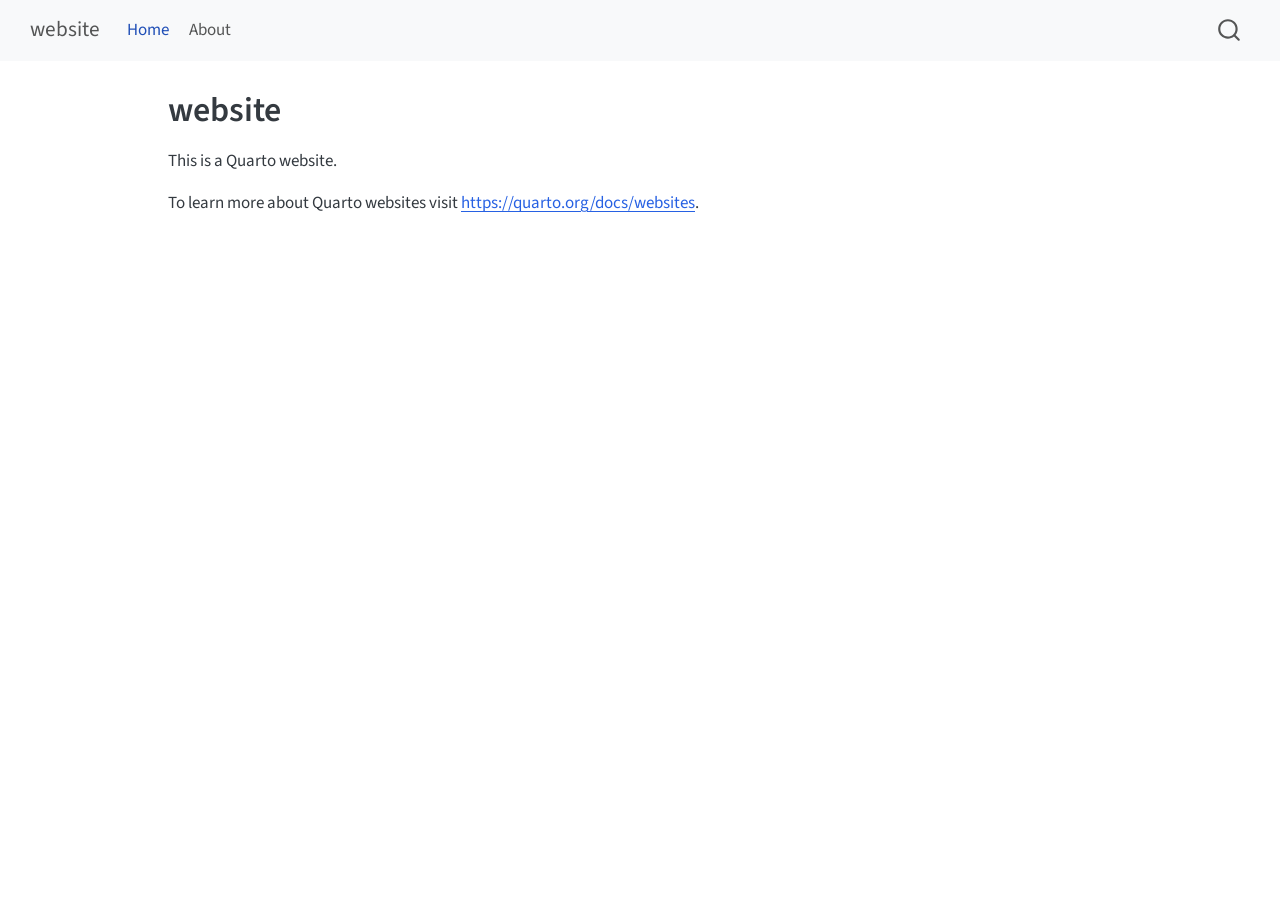
==== index.html @ d89c5165 "Built site for gh-pages" ====
<!DOCTYPE html>
<html xmlns="http://www.w3.org/1999/xhtml" lang="en" xml:lang="en"><head>

<meta charset="utf-8">
<meta name="generator" content="quarto-1.10.18">

<meta name="viewport" content="width=device-width, initial-scale=1.0, user-scalable=yes">


<title>website</title>
<style>
/* Default styles provided by pandoc.
** See https://pandoc.org/MANUAL.html#variables-for-html for config info.
*/
span.smallcaps{font-variant: small-caps;}
div.columns{display: flex; gap: 1.5em;}
div.column{flex: auto;}
@media screen {
div.columns{gap: min(4vw, 1.5em);}
div.column{overflow-x: auto;}
}
div.hanging-indent{margin-left: 1.5em; text-indent: -1.5em;}
ul.task-list{list-style: none;}
ul.task-list li input[type="checkbox"] {
  width: 0.8em;
  margin: 0 0.8em 0.2em -1em; /* quarto-specific, see https://github.com/quarto-dev/quarto-cli/issues/4556 */ 
  vertical-align: middle;
}
</style>


<script src="site_libs/quarto-nav/quarto-nav.js"></script>
<script src="site_libs/quarto-nav/headroom.min.js"></script>
<script src="site_libs/clipboard/clipboard.min.js"></script>
<script src="site_libs/quarto-search/autocomplete.umd.js"></script>
<script src="site_libs/quarto-search/fuse.min.js"></script>
<script src="site_libs/quarto-search/quarto-search.js"></script>
<meta name="quarto:offset" content="./">
<script src="site_libs/quarto-html/quarto.js" type="module"></script>
<script src="site_libs/quarto-html/tabsets/tabsets.js" type="module"></script>
<script src="site_libs/quarto-html/popper.min.js"></script>
<script src="site_libs/quarto-html/tippy.umd.min.js"></script>
<script src="site_libs/quarto-html/anchor.min.js"></script>
<link href="site_libs/quarto-html/tippy.css" rel="stylesheet">
<link href="site_libs/quarto-html/quarto-syntax-highlighting-64a204ab8560d761af7679ceaba22944.css" rel="stylesheet" id="quarto-text-highlighting-styles">
<script src="site_libs/bootstrap/bootstrap.min.js"></script>
<link href="site_libs/bootstrap/bootstrap-icons.css" rel="stylesheet">
<link href="site_libs/bootstrap/bootstrap-5453c8eb392fbb9e83e403fa6f01b86a.min.css" rel="stylesheet" append-hash="true" id="quarto-bootstrap" data-mode="light">
<script id="quarto-search-options" type="application/json">{
  "location": "navbar",
  "copy-button": false,
  "collapse-after": 3,
  "panel-placement": "end",
  "type": "overlay",
  "limit": 50,
  "keyboard-shortcut": [
    "f",
    "/",
    "s"
  ],
  "show-item-context": false,
  "language": {
    "search-no-results-text": "No results",
    "search-matching-documents-text": "matching documents",
    "search-copy-link-title": "Copy link to search",
    "search-hide-matches-text": "Hide additional matches",
    "search-more-match-text": "more match in this document",
    "search-more-matches-text": "more matches in this document",
    "search-clear-button-title": "Clear",
    "search-text-placeholder": "",
    "search-detached-cancel-button-title": "Cancel",
    "search-submit-button-title": "Submit",
    "search-label": "Search"
  }
}</script>


<link rel="stylesheet" href="styles.css">
</head>

<body class="nav-fixed quarto-light">

<div id="quarto-search-results"></div>
  <header id="quarto-header" class="headroom fixed-top">
    <nav class="navbar navbar-expand-lg " data-bs-theme="dark">
      <div class="navbar-container container-fluid">
      <div class="navbar-brand-container mx-auto">
    <a class="navbar-brand" href="./index.html">
    <span class="navbar-title">website</span>
    </a>
  </div>
            <div id="quarto-search" class="" title="Search"></div>
          <button class="navbar-toggler" type="button" data-bs-toggle="collapse" data-bs-target="#navbarCollapse" aria-controls="navbarCollapse" role="menu" aria-expanded="false" aria-label="Toggle navigation" onclick="if (window.quartoToggleHeadroom) { window.quartoToggleHeadroom(); }">
  <span class="navbar-toggler-icon"></span>
</button>
          <div class="collapse navbar-collapse" id="navbarCollapse">
            <ul class="navbar-nav navbar-nav-scroll me-auto">
  <li class="nav-item">
    <a class="nav-link active" href="./index.html" aria-current="page"> 
<span class="menu-text">Home</span></a>
  </li>  
  <li class="nav-item">
    <a class="nav-link" href="./about.html"> 
<span class="menu-text">About</span></a>
  </li>  
</ul>
          </div> <!-- /navcollapse -->
            <div class="quarto-navbar-tools">
</div>
      </div> <!-- /container-fluid -->
    </nav>
</header>
<!-- content -->
<div id="quarto-content" class="quarto-container page-columns page-rows-contents page-layout-article page-navbar">
<!-- sidebar -->
<!-- margin-sidebar -->
    <div id="quarto-margin-sidebar" class="sidebar margin-sidebar zindex-bottom">
        
    </div>
<!-- main -->
<main class="content" id="quarto-document-content">

<header id="title-block-header" class="quarto-title-block default">
<div class="quarto-title">
<h1 class="title">website</h1>
</div>



<div class="quarto-title-meta">

    
  
    
  </div>
  


</header>


<p>This is a Quarto website.</p>
<p>To learn more about Quarto websites visit <a href="https://quarto.org/docs/websites" class="uri">https://quarto.org/docs/websites</a>.</p>



</main> <!-- /main -->
<script id="quarto-html-after-body" type="application/javascript">
  window.document.addEventListener("DOMContentLoaded", function (event) {
    const icon = "";
    const anchorJS = new window.AnchorJS();
    anchorJS.options = {
      placement: 'right',
      icon: icon
    };
    anchorJS.add('.anchored');
    const isCodeAnnotation = (el) => {
      for (const clz of el.classList) {
        if (clz.startsWith('code-annotation-')) {                     
          return true;
        }
      }
      return false;
    }
    const onCopySuccess = function(e) {
      // button target
      const button = e.trigger;
      // don't keep focus
      button.blur();
      // flash "checked"
      button.classList.add('code-copy-button-checked');
      var currentTitle = button.getAttribute("title");
      button.setAttribute("title", "Copied!");
      let tooltip;
      if (window.bootstrap) {
        button.setAttribute("data-bs-toggle", "tooltip");
        button.setAttribute("data-bs-placement", "left");
        button.setAttribute("data-bs-title", "Copied!");
        tooltip = new bootstrap.Tooltip(button, 
          { trigger: "manual", 
            customClass: "code-copy-button-tooltip",
            offset: [0, -8]});
        tooltip.show();    
      }
      setTimeout(function() {
        if (tooltip) {
          tooltip.hide();
          button.removeAttribute("data-bs-title");
          button.removeAttribute("data-bs-toggle");
          button.removeAttribute("data-bs-placement");
        }
        button.setAttribute("title", currentTitle);
        button.classList.remove('code-copy-button-checked');
      }, 1000);
      // clear code selection
      e.clearSelection();
    }
    const getTextToCopy = function(trigger) {
      const outerScaffold = trigger.parentElement.cloneNode(true);
      const codeEl = outerScaffold.querySelector('code');
      for (const childEl of codeEl.children) {
        if (isCodeAnnotation(childEl)) {
          childEl.remove();
        }
      }
      return codeEl.innerText;
    }
    const clipboard = new window.ClipboardJS('.code-copy-button:not([data-in-quarto-modal])', {
      text: getTextToCopy
    });
    clipboard.on('success', onCopySuccess);
    if (window.document.getElementById('quarto-embedded-source-code-modal')) {
      const clipboardModal = new window.ClipboardJS('.code-copy-button[data-in-quarto-modal]', {
        text: getTextToCopy,
        container: window.document.getElementById('quarto-embedded-source-code-modal')
      });
      clipboardModal.on('success', onCopySuccess);
    }
      var localhostRegex = new RegExp(/^(?:http|https):\/\/localhost\:?[0-9]*\//);
      var mailtoRegex = new RegExp(/^mailto:/);
        var filterRegex = new RegExp('/' + window.location.host + '/');
      var isInternal = (href) => {
          return filterRegex.test(href) || localhostRegex.test(href) || mailtoRegex.test(href);
      }
      // Inspect non-navigation links and adorn them if external
     var links = window.document.querySelectorAll('a[href]:not(.nav-link):not(.navbar-brand):not(.toc-action):not(.sidebar-link):not(.sidebar-item-toggle):not(.pagination-link):not(.no-external):not([aria-hidden]):not(.dropdown-item):not(.quarto-navigation-tool):not(.about-link)');
      for (var i=0; i<links.length; i++) {
        const link = links[i];
        if (!isInternal(link.href)) {
          // undo the damage that might have been done by quarto-nav.js in the case of
          // links that we want to consider external
          if (link.dataset.originalHref !== undefined) {
            link.href = link.dataset.originalHref;
          }
        }
      }
    function tippyHover(el, contentFn, onTriggerFn, onUntriggerFn) {
      const config = {
        allowHTML: true,
        maxWidth: 500,
        delay: 100,
        arrow: false,
        appendTo: function(el) {
            return el.parentElement;
        },
        interactive: true,
        interactiveBorder: 10,
        theme: 'quarto',
        placement: 'bottom-start',
      };
      if (contentFn) {
        config.content = contentFn;
      }
      if (onTriggerFn) {
        config.onTrigger = onTriggerFn;
      }
      if (onUntriggerFn) {
        config.onUntrigger = onUntriggerFn;
      }
      window.tippy(el, config); 
    }
    const noterefs = window.document.querySelectorAll('a[role="doc-noteref"]');
    for (var i=0; i<noterefs.length; i++) {
      const ref = noterefs[i];
      tippyHover(ref, function() {
        // use id or data attribute instead here
        let href = ref.getAttribute('data-footnote-href') || ref.getAttribute('href');
        try { href = new URL(href).hash; } catch {}
        const id = href.replace(/^#\/?/, "");
        const note = window.document.getElementById(id);
        if (note) {
          return note.innerHTML;
        } else {
          return "";
        }
      });
    }
    const xrefs = window.document.querySelectorAll('a.quarto-xref');
    const processXRef = (id, note) => {
      // Strip column container classes
      const stripColumnClz = (el) => {
        el.classList.remove("page-full", "page-columns");
        if (el.children) {
          for (const child of el.children) {
            stripColumnClz(child);
          }
        }
      }
      stripColumnClz(note)
      if (id === null || id.startsWith('sec-')) {
        // Special case sections, only their first couple elements
        const container = document.createElement("div");
        if (note.children && note.children.length > 2) {
          container.appendChild(note.children[0].cloneNode(true));
          for (let i = 1; i < note.children.length; i++) {
            const child = note.children[i];
            if (child.tagName === "P" && child.innerText === "") {
              continue;
            } else {
              container.appendChild(child.cloneNode(true));
              break;
            }
          }
          if (window.Quarto?.typesetMath) {
            window.Quarto.typesetMath(container);
          }
          return container.innerHTML
        } else {
          if (window.Quarto?.typesetMath) {
            window.Quarto.typesetMath(note);
          }
          return note.innerHTML;
        }
      } else {
        // Remove any anchor links if they are present
        const anchorLink = note.querySelector('a.anchorjs-link');
        if (anchorLink) {
          anchorLink.remove();
        }
        if (window.Quarto?.typesetMath) {
          window.Quarto.typesetMath(note);
        }
        if (note.classList.contains("callout")) {
          return note.outerHTML;
        } else {
          return note.innerHTML;
        }
      }
    }
    for (var i=0; i<xrefs.length; i++) {
      const xref = xrefs[i];
      tippyHover(xref, undefined, function(instance) {
        instance.disable();
        let url = xref.getAttribute('href');
        let hash = undefined; 
        if (url.startsWith('#')) {
          hash = url;
        } else {
          try { hash = new URL(url).hash; } catch {}
        }
        if (hash) {
          const id = hash.replace(/^#\/?/, "");
          const note = window.document.getElementById(id);
          if (note !== null) {
            try {
              const html = processXRef(id, note.cloneNode(true));
              instance.setContent(html);
            } finally {
              instance.enable();
              instance.show();
            }
          } else {
            // See if we can fetch this
            fetch(url.split('#')[0])
            .then(res => res.text())
            .then(html => {
              const parser = new DOMParser();
              const htmlDoc = parser.parseFromString(html, "text/html");
              const note = htmlDoc.getElementById(id);
              if (note !== null) {
                const html = processXRef(id, note);
                instance.setContent(html);
              } 
            }).finally(() => {
              instance.enable();
              instance.show();
            });
          }
        } else {
          // See if we can fetch a full url (with no hash to target)
          // This is a special case and we should probably do some content thinning / targeting
          fetch(url)
          .then(res => res.text())
          .then(html => {
            const parser = new DOMParser();
            const htmlDoc = parser.parseFromString(html, "text/html");
            const note = htmlDoc.querySelector('main.content');
            if (note !== null) {
              // This should only happen for chapter cross references
              // (since there is no id in the URL)
              // remove the first header
              if (note.children.length > 0 && note.children[0].tagName === "HEADER") {
                note.children[0].remove();
              }
              const html = processXRef(null, note);
              instance.setContent(html);
            } 
          }).finally(() => {
            instance.enable();
            instance.show();
          });
        }
      }, function(instance) {
      });
    }
        let selectedAnnoteEl;
        const selectorForAnnotation = ( cell, annotation) => {
          let cellAttr = 'data-code-cell="' + cell + '"';
          let lineAttr = 'data-code-annotation="' +  annotation + '"';
          const selector = 'span[' + cellAttr + '][' + lineAttr + ']';
          return selector;
        }
        const selectCodeLines = (annoteEl) => {
          const doc = window.document;
          const targetCell = annoteEl.getAttribute("data-target-cell");
          const targetAnnotation = annoteEl.getAttribute("data-target-annotation");
          const annoteSpan = window.document.querySelector(selectorForAnnotation(targetCell, targetAnnotation));
          const lines = annoteSpan.getAttribute("data-code-lines").split(",");
          const lineIds = lines.map((line) => {
            return targetCell + "-" + line;
          })
          let top = null;
          let height = null;
          let parent = null;
          if (lineIds.length > 0) {
              //compute the position of the single el (top and bottom and make a div)
              const el = window.document.getElementById(lineIds[0]);
              top = el.offsetTop;
              height = el.offsetHeight;
              parent = el.parentElement.parentElement;
            if (lineIds.length > 1) {
              const lastEl = window.document.getElementById(lineIds[lineIds.length - 1]);
              const bottom = lastEl.offsetTop + lastEl.offsetHeight;
              height = bottom - top;
            }
            if (top !== null && height !== null && parent !== null) {
              // cook up a div (if necessary) and position it 
              let div = window.document.getElementById("code-annotation-line-highlight");
              if (div === null) {
                div = window.document.createElement("div");
                div.setAttribute("id", "code-annotation-line-highlight");
                div.style.position = 'absolute';
                parent.appendChild(div);
              }
              div.style.top = top - 2 + "px";
              div.style.height = height + 4 + "px";
              div.style.left = 0;
              let gutterDiv = window.document.getElementById("code-annotation-line-highlight-gutter");
              if (gutterDiv === null) {
                gutterDiv = window.document.createElement("div");
                gutterDiv.setAttribute("id", "code-annotation-line-highlight-gutter");
                gutterDiv.style.position = 'absolute';
                const codeCell = window.document.getElementById(targetCell);
                const gutter = codeCell.querySelector('.code-annotation-gutter');
                gutter.appendChild(gutterDiv);
              }
              gutterDiv.style.top = top - 2 + "px";
              gutterDiv.style.height = height + 4 + "px";
            }
            selectedAnnoteEl = annoteEl;
          }
        };
        const unselectCodeLines = () => {
          const elementsIds = ["code-annotation-line-highlight", "code-annotation-line-highlight-gutter"];
          elementsIds.forEach((elId) => {
            const div = window.document.getElementById(elId);
            if (div) {
              div.remove();
            }
          });
          selectedAnnoteEl = undefined;
        };
          // Handle positioning of the toggle
      window.addEventListener(
        "resize",
        throttle(() => {
          elRect = undefined;
          if (selectedAnnoteEl) {
            selectCodeLines(selectedAnnoteEl);
          }
        }, 10)
      );
      function throttle(fn, ms) {
      let throttle = false;
      let timer;
        return (...args) => {
          if(!throttle) { // first call gets through
              fn.apply(this, args);
              throttle = true;
          } else { // all the others get throttled
              if(timer) clearTimeout(timer); // cancel #2
              timer = setTimeout(() => {
                fn.apply(this, args);
                timer = throttle = false;
              }, ms);
          }
        };
      }
        // Attach click handler to the DT
        const annoteDls = window.document.querySelectorAll('dt[data-target-cell]');
        for (const annoteDlNode of annoteDls) {
          annoteDlNode.addEventListener('click', (event) => {
            const clickedEl = event.target;
            if (clickedEl !== selectedAnnoteEl) {
              unselectCodeLines();
              const activeEl = window.document.querySelector('dt[data-target-cell].code-annotation-active');
              if (activeEl) {
                activeEl.classList.remove('code-annotation-active');
              }
              selectCodeLines(clickedEl);
              clickedEl.classList.add('code-annotation-active');
            } else {
              // Unselect the line
              unselectCodeLines();
              clickedEl.classList.remove('code-annotation-active');
            }
          });
        }
    const findCites = (el) => {
      const parentEl = el.parentElement;
      if (parentEl) {
        const cites = parentEl.dataset.cites;
        if (cites) {
          return {
            el,
            cites: cites.split(' ')
          };
        } else {
          return findCites(el.parentElement)
        }
      } else {
        return undefined;
      }
    };
    var bibliorefs = window.document.querySelectorAll('a[role="doc-biblioref"]');
    for (var i=0; i<bibliorefs.length; i++) {
      const ref = bibliorefs[i];
      const citeInfo = findCites(ref);
      if (citeInfo) {
        tippyHover(citeInfo.el, function() {
          var popup = window.document.createElement('div');
          citeInfo.cites.forEach(function(cite) {
            var citeDiv = window.document.createElement('div');
            citeDiv.classList.add('hanging-indent');
            citeDiv.classList.add('csl-entry');
            var biblioDiv = window.document.getElementById('ref-' + cite);
            if (biblioDiv) {
              citeDiv.innerHTML = biblioDiv.innerHTML;
            }
            popup.appendChild(citeDiv);
          });
          return popup.innerHTML;
        });
      }
    }
  });
  </script>
</div> <!-- /content -->




</body></html>
---- site_libs/quarto-html/tippy.css ----
.tippy-box[data-animation=fade][data-state=hidden]{opacity:0}[data-tippy-root]{max-width:calc(100vw - 10px)}.tippy-box{position:relative;background-color:#333;color:#fff;border-radius:4px;font-size:14px;line-height:1.4;white-space:normal;outline:0;transition-property:transform,visibility,opacity}.tippy-box[data-placement^=top]>.tippy-arrow{bottom:0}.tippy-box[data-placement^=top]>.tippy-arrow:before{bottom:-7px;left:0;border-width:8px 8px 0;border-top-color:initial;transform-origin:center top}.tippy-box[data-placement^=bottom]>.tippy-arrow{top:0}.tippy-box[data-placement^=bottom]>.tippy-arrow:before{top:-7px;left:0;border-width:0 8px 8px;border-bottom-color:initial;transform-origin:center bottom}.tippy-box[data-placement^=left]>.tippy-arrow{right:0}.tippy-box[data-placement^=left]>.tippy-arrow:before{border-width:8px 0 8px 8px;border-left-color:initial;right:-7px;transform-origin:center left}.tippy-box[data-placement^=right]>.tippy-arrow{left:0}.tippy-box[data-placement^=right]>.tippy-arrow:before{left:-7px;border-width:8px 8px 8px 0;border-right-color:initial;transform-origin:center right}.tippy-box[data-inertia][data-state=visible]{transition-timing-function:cubic-bezier(.54,1.5,.38,1.11)}.tippy-arrow{width:16px;height:16px;color:#333}.tippy-arrow:before{content:"";position:absolute;border-color:transparent;border-style:solid}.tippy-content{position:relative;padding:5px 9px;z-index:1}
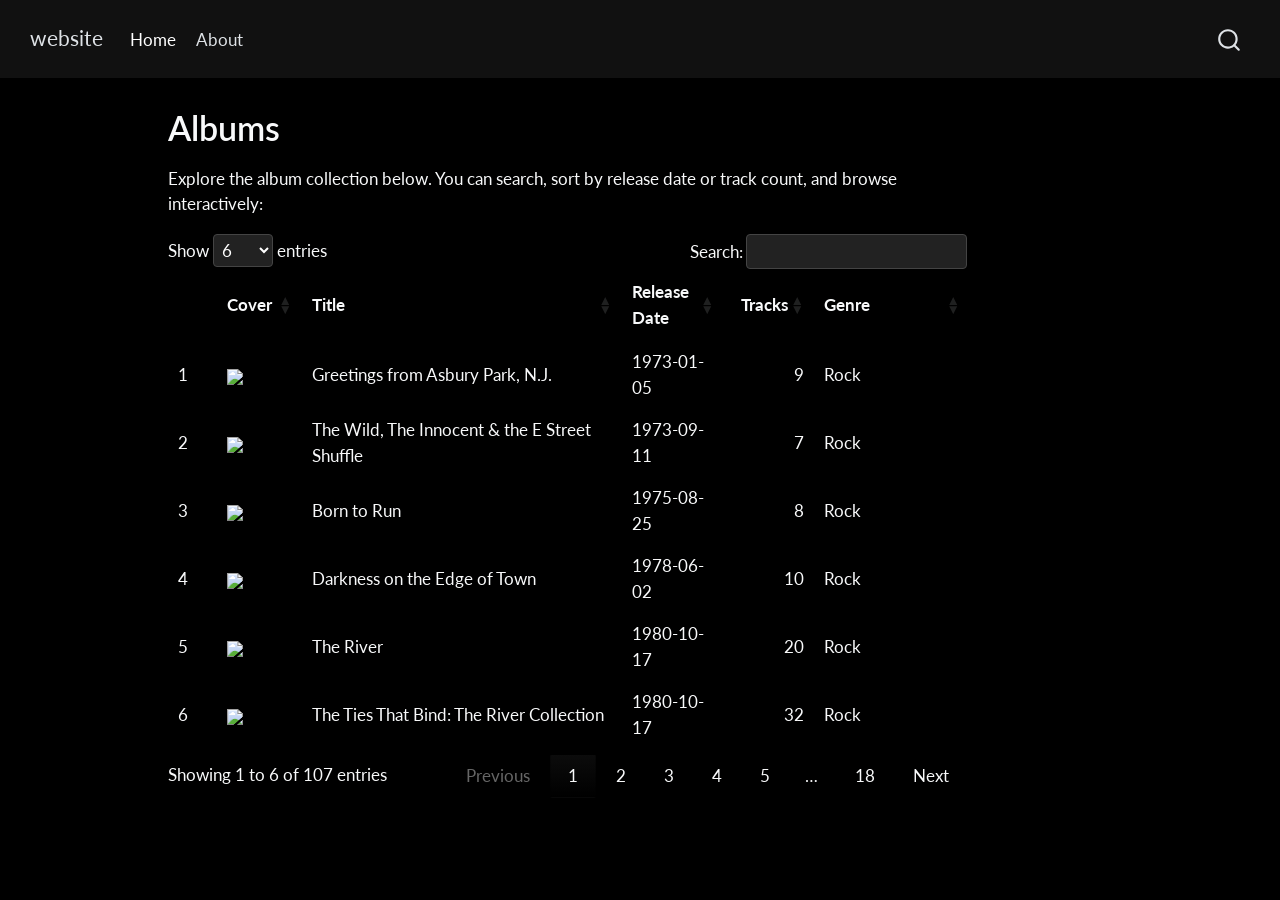
==== commit 9191c4f6: "Built site for gh-pages" ====
--- a/index.html
+++ b/index.html
@@ -7,7 +7,7 @@
 <meta name="viewport" content="width=device-width, initial-scale=1.0, user-scalable=yes">
 
 
-<title>website</title>
+<title>Albums – website</title>
 <style>
 /* Default styles provided by pandoc.
 ** See https://pandoc.org/MANUAL.html#variables-for-html for config info.
@@ -42,10 +42,10 @@
 <script src="site_libs/quarto-html/tippy.umd.min.js"></script>
 <script src="site_libs/quarto-html/anchor.min.js"></script>
 <link href="site_libs/quarto-html/tippy.css" rel="stylesheet">
-<link href="site_libs/quarto-html/quarto-syntax-highlighting-64a204ab8560d761af7679ceaba22944.css" rel="stylesheet" id="quarto-text-highlighting-styles">
+<link href="site_libs/quarto-html/quarto-syntax-highlighting-dark-b85bc7c33db8c58e0ec93c3465666fed.css" rel="stylesheet" id="quarto-text-highlighting-styles">
 <script src="site_libs/bootstrap/bootstrap.min.js"></script>
 <link href="site_libs/bootstrap/bootstrap-icons.css" rel="stylesheet">
-<link href="site_libs/bootstrap/bootstrap-5453c8eb392fbb9e83e403fa6f01b86a.min.css" rel="stylesheet" append-hash="true" id="quarto-bootstrap" data-mode="light">
+<link href="site_libs/bootstrap/bootstrap-4da8503a74ad68ddb1f8af1e1bff6243.min.css" rel="stylesheet" append-hash="true" id="quarto-bootstrap" data-mode="dark">
 <script id="quarto-search-options" type="application/json">{
   "location": "navbar",
   "copy-button": false,
@@ -73,6 +73,16 @@
     "search-label": "Search"
   }
 }</script>
+<link href="site_libs/htmltools-fill-0.5.9/fill.css" rel="stylesheet">
+<script src="site_libs/htmlwidgets-1.6.4/htmlwidgets.js"></script>
+<link href="site_libs/datatables-css-0.0.0/datatables-crosstalk.css" rel="stylesheet">
+<script src="site_libs/datatables-binding-0.34.0/datatables.js"></script>
+<script src="site_libs/jquery-3.6.0/jquery-3.6.0.min.js"></script>
+<link href="site_libs/dt-core-1.13.6/css/jquery.dataTables.min.css" rel="stylesheet">
+<link href="site_libs/dt-core-1.13.6/css/jquery.dataTables.extra.css" rel="stylesheet">
+<script src="site_libs/dt-core-1.13.6/js/jquery.dataTables.min.js"></script>
+<link href="site_libs/crosstalk-1.2.2/css/crosstalk.min.css" rel="stylesheet">
+<script src="site_libs/crosstalk-1.2.2/js/crosstalk.min.js"></script>
 
 
 <link rel="stylesheet" href="styles.css">
@@ -122,7 +132,7 @@
 
 <header id="title-block-header" class="quarto-title-block default">
 <div class="quarto-title">
-<h1 class="title">website</h1>
+<h1 class="title">Albums</h1>
 </div>
 
 
@@ -139,8 +149,13 @@
 </header>
 
 
-<p>This is a Quarto website.</p>
-<p>To learn more about Quarto websites visit <a href="https://quarto.org/docs/websites" class="uri">https://quarto.org/docs/websites</a>.</p>
+<p>Explore the album collection below. You can search, sort by release date or track count, and browse interactively:</p>
+<div class="cell">
+<div class="cell-output-display">
+<div class="datatables html-widget html-fill-item" id="htmlwidget-27e28af12094a59791f8" style="width:100%;height:auto;"></div>
+<script type="application/json" data-for="htmlwidget-27e28af12094a59791f8">{"x":{"filter":"none","vertical":false,"data":[["1","2","3","4","5","6","7","8","9","10","11","12","13","14","15","16","17","18","19","20","21","22","23","24","25","26","27","28","29","30","31","32","33","34","35","36","37","38","39","40","41","42","43","44","45","46","47","48","49","50","51","52","53","54","55","56","57","58","59","60","61","62","63","64","65","66","67","68","69","70","71","72","73","74","75","76","77","78","79","80","81","82","83","84","85","86","87","88","89","90","91","92","93","94","95","96","97","98","99","100","101","102","103","104","105","106","107"],["<img src=\"https://is1-ssl.mzstatic.com/image/thumb/Music114/v4/d0/4a/a2/d04aa204-3210-0ef9-6bac-cbb0905fc467/074643190329.jpg/100x100bb.jpg\" width=\"60\">","<img src=\"https://is1-ssl.mzstatic.com/image/thumb/Music125/v4/d3/44/7d/d3447d43-bb3e-477a-6de6-f27f616b0824/074643243223.jpg/100x100bb.jpg\" width=\"60\">","<img src=\"https://is1-ssl.mzstatic.com/image/thumb/Music115/v4/0a/02/f7/0a02f7a1-ca2a-c0d7-7192-50314971721f/884977157031.jpg/100x100bb.jpg\" width=\"60\">","<img src=\"https://is1-ssl.mzstatic.com/image/thumb/Music124/v4/b3/13/4e/b3134ed3-a05d-d3b2-8f96-8cddd067aa32/884977798753.jpg/100x100bb.jpg\" width=\"60\">","<img src=\"https://is1-ssl.mzstatic.com/image/thumb/Music125/v4/ac/29/8f/ac298fbd-fa23-e8de-09d7-dec9c977f912/074643685429.jpg/100x100bb.jpg\" width=\"60\">","<img src=\"https://is1-ssl.mzstatic.com/image/thumb/Music115/v4/57/95/02/579502c3-7395-83a8-625f-8fe500df18b4/886447309216.jpg/100x100bb.jpg\" width=\"60\">","<img src=\"https://is1-ssl.mzstatic.com/image/thumb/Music114/v4/76/2d/e5/762de50e-0967-4d24-c4da-752164312cd2/074643835824.jpg/100x100bb.jpg\" width=\"60\">","<img src=\"https://is1-ssl.mzstatic.com/image/thumb/Music115/v4/32/72/68/327268ba-b9dd-b322-2a16-bdd0212df48c/074643865326.jpg/100x100bb.jpg\" width=\"60\">","<img src=\"https://is1-ssl.mzstatic.com/image/thumb/Features124/v4/75/3e/0a/753e0a5e-888d-fca1-2e62-e4916c3cfc01/dj.jmpfisia.jpg/100x100bb.jpg\" width=\"60\">","<img src=\"https://is1-ssl.mzstatic.com/image/thumb/Features/v4/85/e8/38/85e838f4-bc99-e365-3088-abfcefd2cdcd/dj.tpgeqloc.jpg/100x100bb.jpg\" width=\"60\">","<img src=\"https://is1-ssl.mzstatic.com/image/thumb/Music123/v4/f7/df/f3/f7dff33c-90d8-7e3e-9af5-2f443742a0e4/886446720005.jpg/100x100bb.jpg\" width=\"60\">","<img src=\"https://is1-ssl.mzstatic.com/image/thumb/Music124/v4/bf/42/60/bf42601d-baf5-8e50-0784-28bc65aa9b80/074644099928.jpg/100x100bb.jpg\" width=\"60\">","<img src=\"https://is1-ssl.mzstatic.com/image/thumb/Music118/v4/e8/8c/82/e88c82d7-8b6b-8b3d-37c5-bacea31d4dba/074646382226.jpg/100x100bb.jpg\" width=\"60\">","<img src=\"https://is1-ssl.mzstatic.com/image/thumb/Music124/v4/3b/4f/7f/3b4f7f6e-c5cd-0fb7-0e58-a7dc8b760c5b/074645300122.jpg/100x100bb.jpg\" width=\"60\">","<img src=\"https://is1-ssl.mzstatic.com/image/thumb/Music114/v4/59/6c/26/596c2606-e279-5349-ac55-9215ebe08b74/074645300023.jpg/100x100bb.jpg\" width=\"60\">","<img src=\"https://is1-ssl.mzstatic.com/image/thumb/Music128/v4/8c/d6/b9/8cd6b997-ac5e-6ebd-b920-e6cf3cf09339/886446720067.jpg/100x100bb.jpg\" width=\"60\">","<img src=\"https://is1-ssl.mzstatic.com/image/thumb/Music118/v4/73/a9/1b/73a91b22-4d79-000f-c8cf-ce720d05c8d8/074646873021.jpg/100x100bb.jpg\" width=\"60\">","<img src=\"https://is1-ssl.mzstatic.com/image/thumb/Music113/v4/ca/af/44/caaf44ea-796d-9bc9-7563-1dd2b630e762/886447781821.jpg/100x100bb.jpg\" width=\"60\">","<img src=\"https://is1-ssl.mzstatic.com/image/thumb/Music128/v4/48/d1/f9/48d1f998-561b-077e-56f8-1ed1d56aeaff/886446719849.jpg/100x100bb.jpg\" width=\"60\">","<img src=\"https://is1-ssl.mzstatic.com/image/thumb/Music125/v4/b2/fd/8e/b2fd8ec2-3494-fd9a-b7ad-aacaacea8cde/886447315088.jpg/100x100bb.jpg\" width=\"60\">","<img src=\"https://is1-ssl.mzstatic.com/image/thumb/Music128/v4/25/75/59/257559d8-f9bc-ab0c-c8c8-391d35eeb994/886447041109.jpg/100x100bb.jpg\" width=\"60\">","<img src=\"https://is1-ssl.mzstatic.com/image/thumb/Music114/v4/9a/b9/db/9ab9db43-344e-fc31-46b1-a0f2691bc922/074646748428.jpg/100x100bb.jpg\" width=\"60\">","<img src=\"https://is1-ssl.mzstatic.com/image/thumb/Music115/v4/bc/2b/f0/bc2bf0f0-350f-0f3e-5ff0-cf8f5f860739/886447182413.jpg/100x100bb.jpg\" width=\"60\">","<img src=\"https://is1-ssl.mzstatic.com/image/thumb/Music118/v4/17/36/63/1736631b-fea3-76bb-1c2d-d267193f69bb/886446719979.jpg/100x100bb.jpg\" width=\"60\">","<img src=\"https://is1-ssl.mzstatic.com/image/thumb/Music128/v4/05/77/e2/0577e295-2336-c2b3-989c-e707507c4895/886444422666.jpg/100x100bb.jpg\" width=\"60\">","<img src=\"https://is1-ssl.mzstatic.com/image/thumb/Music115/v4/54/a8/39/54a83963-2377-feb3-081c-cbc38474b665/886447308295.jpg/100x100bb.jpg\" width=\"60\">","<img src=\"https://is1-ssl.mzstatic.com/image/thumb/Music113/v4/64/64/6f/64646ffb-8b4c-b6d1-19ed-b263c9508cd9/886447801598.jpg/100x100bb.jpg\" width=\"60\">","<img src=\"https://is1-ssl.mzstatic.com/image/thumb/Music124/v4/9e/8a/55/9e8a55f7-a372-dd94-e637-e54088e57559/mzi.zjcvknck.jpg/100x100bb.jpg\" width=\"60\">","<img src=\"https://is1-ssl.mzstatic.com/image/thumb/Music128/v4/f7/39/e9/f739e932-abf9-d67d-c15b-0036e44b57d2/886446719764.jpg/100x100bb.jpg\" width=\"60\">","<img src=\"https://is1-ssl.mzstatic.com/image/thumb/Music128/v4/fd/15/62/fd156243-6fe9-d620-fcb8-b30804773dce/886446742502.jpg/100x100bb.jpg\" width=\"60\">","<img src=\"https://is1-ssl.mzstatic.com/image/thumb/Music3/v4/a6/a6/53/a6a65331-d20b-53b5-766a-0c79c78f1e73/886445412307.jpg/100x100bb.jpg\" width=\"60\">","<img src=\"https://is1-ssl.mzstatic.com/image/thumb/Music124/v4/6d/2b/f9/6d2bf9a9-518f-784f-d05c-bf27e85661f3/886446004495.jpg/100x100bb.jpg\" width=\"60\">","<img src=\"https://is1-ssl.mzstatic.com/image/thumb/Music123/v4/f8/38/42/f83842e6-00e6-9ed2-a49a-c29113c171d5/886447801444.jpg/100x100bb.jpg\" width=\"60\">","<img src=\"https://is1-ssl.mzstatic.com/image/thumb/Music113/v4/6e/39/61/6e396130-46cc-d1ac-c9ca-286557a36c84/886447800867.jpg/100x100bb.jpg\" width=\"60\">","<img src=\"https://is1-ssl.mzstatic.com/image/thumb/Music122/v4/24/fc/42/24fc425f-a8ea-ddef-f9a0-c3f3595b1b86/888880885081.jpg/100x100bb.jpg\" width=\"60\">","<img src=\"https://is1-ssl.mzstatic.com/image/thumb/Music123/v4/27/cb/52/27cb52ec-04cc-0226-56f7-0e613079c19c/886447800966.jpg/100x100bb.jpg\" width=\"60\">","<img src=\"https://is1-ssl.mzstatic.com/image/thumb/Music123/v4/6f/da/5d/6fda5d7c-f947-bca3-3c31-0e0b96c42847/886448157632.jpg/100x100bb.jpg\" width=\"60\">","<img src=\"https://is1-ssl.mzstatic.com/image/thumb/Music123/v4/bd/b1/9d/bdb19d38-cb93-74f9-41ea-ab51bfb53dbc/886447801796.jpg/100x100bb.jpg\" width=\"60\">","<img src=\"https://is1-ssl.mzstatic.com/image/thumb/Music128/v4/a8/96/72/a89672a8-fd6f-4fee-0713-a27695f0de60/884977737349.jpg/100x100bb.jpg\" width=\"60\">","<img src=\"https://is1-ssl.mzstatic.com/image/thumb/Music123/v4/e5/5d/1a/e55d1a51-df72-643e-d071-a95877ba1013/886447896624.jpg/100x100bb.jpg\" width=\"60\">","<img src=\"https://is1-ssl.mzstatic.com/image/thumb/Features115/v4/08/4a/41/084a4180-472c-476b-78f1-ae23e8ccb236/dj.zcromhpc.jpg/100x100bb.jpg\" width=\"60\">","<img src=\"https://is1-ssl.mzstatic.com/image/thumb/Music122/v4/c3/e9/64/c3e964d7-528c-8b7e-1327-7a429a2d44e3/196589152794.jpg/100x100bb.jpg\" width=\"60\">","<img src=\"https://is1-ssl.mzstatic.com/image/thumb/Music118/v4/55/61/a4/5561a4e0-9c02-5699-8d9c-756939e7194c/886446843957.jpg/100x100bb.jpg\" width=\"60\">","<img src=\"https://is1-ssl.mzstatic.com/image/thumb/Music118/v4/da/7f/2c/da7f2c73-e08c-f423-686f-60895f19324e/888880433435.jpg/100x100bb.jpg\" width=\"60\">","<img src=\"https://is1-ssl.mzstatic.com/image/thumb/Features/v4/74/01/ba/7401baf0-1e1c-b431-469f-9c5de533ccf3/dj.hqybfkku.jpg/100x100bb.jpg\" width=\"60\">","<img src=\"https://is1-ssl.mzstatic.com/image/thumb/Music114/v4/e5/22/16/e52216a6-5bdd-6f2d-6e46-aa48054d3957/mzi.nrrejozz.jpg/100x100bb.jpg\" width=\"60\">","<img src=\"https://is1-ssl.mzstatic.com/image/thumb/Music128/v4/16/43/fb/1643fb61-e028-e3b9-b88b-12fbd58be2fe/886446719986.jpg/100x100bb.jpg\" width=\"60\">","<img src=\"https://is1-ssl.mzstatic.com/image/thumb/Music4/v4/f9/25/21/f92521d9-58c1-d860-7606-0bc6fcc66db5/884977407693.jpg/100x100bb.jpg\" width=\"60\">","<img src=\"https://is1-ssl.mzstatic.com/image/thumb/Music123/v4/41/63/b8/4163b874-f8b5-eddc-6be6-f1b2df44e193/886447801383.jpg/100x100bb.jpg\" width=\"60\">","<img src=\"https://is1-ssl.mzstatic.com/image/thumb/Music114/v4/81/b6/e9/81b6e9b7-80d1-f4bb-e133-0931c980a730/886448225331.jpg/100x100bb.jpg\" width=\"60\">","<img src=\"https://is1-ssl.mzstatic.com/image/thumb/Music118/v4/a0/64/15/a06415c0-eb8d-027d-0415-9e247ed2fcc9/884977772814.jpg/100x100bb.jpg\" width=\"60\">","<img src=\"https://is1-ssl.mzstatic.com/image/thumb/Music123/v4/c4/30/5c/c4305c86-cb4e-b0f6-087d-371f34ff9348/886447917466.jpg/100x100bb.jpg\" width=\"60\">","<img src=\"https://is1-ssl.mzstatic.com/image/thumb/Music125/v4/57/2b/96/572b96d8-25b0-a64c-f2c5-72c6bb57f17d/886447140444.jpg/100x100bb.jpg\" width=\"60\">","<img src=\"https://is1-ssl.mzstatic.com/image/thumb/Music113/v4/36/2b/8e/362b8e70-1238-3198-46d9-fc9f93f37d50/886448215332.jpg/100x100bb.jpg\" width=\"60\">","<img src=\"https://is1-ssl.mzstatic.com/image/thumb/Music113/v4/eb/e1/3e/ebe13ef8-2c72-6cd6-8c3a-daf0e08ddceb/886443344778.jpg/100x100bb.jpg\" width=\"60\">","<img src=\"https://is1-ssl.mzstatic.com/image/thumb/Music118/v4/34/32/2a/34322aa2-39ef-50cd-224b-50859046e04a/886446719993.jpg/100x100bb.jpg\" width=\"60\">","<img src=\"https://is1-ssl.mzstatic.com/image/thumb/Music115/v4/93/27/9e/93279e05-c7c8-dd4c-514c-9b245171c5a9/886444329491.jpg/100x100bb.jpg\" width=\"60\">","<img src=\"https://is1-ssl.mzstatic.com/image/thumb/Music113/v4/57/f1/40/57f140f3-31d2-1fe7-d84f-99c9ae42a9a5/886447781722.jpg/100x100bb.jpg\" width=\"60\">","<img src=\"https://is1-ssl.mzstatic.com/image/thumb/Music/v4/3b/62/ef/3b62ef60-08ad-6a83-7268-1448d91ab610/886444471220.jpg/100x100bb.jpg\" width=\"60\">","<img src=\"https://is1-ssl.mzstatic.com/image/thumb/Music4/v4/04/64/84/0464846c-a00d-dcc2-d0f9-60d37765fce0/886444840705.jpg/100x100bb.jpg\" width=\"60\">","<img src=\"https://is1-ssl.mzstatic.com/image/thumb/Music126/v4/a6/af/41/a6af41ed-4b4a-b638-834c-26ab3c035d24/886446014920.jpg/100x100bb.jpg\" width=\"60\">","<img src=\"https://is1-ssl.mzstatic.com/image/thumb/Music114/v4/d3/cc/8e/d3cc8e87-31e3-eddf-496b-1776c51ad018/195497293575.jpg/100x100bb.jpg\" width=\"60\">","<img src=\"https://is1-ssl.mzstatic.com/image/thumb/Music128/v4/38/1b/b6/381bb6f1-d410-8e34-94ec-b7d736ba366d/886447429891.jpg/100x100bb.jpg\" width=\"60\">","<img src=\"https://is1-ssl.mzstatic.com/image/thumb/Music126/v4/cd/89/73/cd897323-4c1b-a99f-319c-88c69df3ca26/196871050661.jpg/100x100bb.jpg\" width=\"60\">","<img src=\"https://is1-ssl.mzstatic.com/image/thumb/Music118/v4/63/76/86/6376864c-eee4-14f2-ad64-28c1b5aab8e9/886447357644.jpg/100x100bb.jpg\" width=\"60\">","<img src=\"https://is1-ssl.mzstatic.com/image/thumb/Music114/v4/d9/b7/ee/d9b7ee80-6b6c-ee3d-6917-d7efdfce78f5/886447514948.jpg/100x100bb.jpg\" width=\"60\">","<img src=\"https://is1-ssl.mzstatic.com/image/thumb/Music113/v4/13/3c/11/133c11eb-d67e-79a1-c478-36f97f80f4c4/886447589977.jpg/100x100bb.jpg\" width=\"60\">","<img src=\"https://is1-ssl.mzstatic.com/image/thumb/Music113/v4/7c/43/be/7c43be03-0714-6f3e-e2e5-b29180b3277e/886447850190.jpg/100x100bb.jpg\" width=\"60\">","<img src=\"https://is1-ssl.mzstatic.com/image/thumb/Music113/v4/a4/ca/24/a4ca24ab-c77c-c088-f769-7685a0b8a046/886447562147.jpg/100x100bb.jpg\" width=\"60\">","<img src=\"https://is1-ssl.mzstatic.com/image/thumb/Music113/v4/c8/59/43/c859430f-1cbf-6ec1-2e5b-15dbff4aceff/886447801093.jpg/100x100bb.jpg\" width=\"60\">","<img src=\"https://is1-ssl.mzstatic.com/image/thumb/Music124/v4/17/60/36/176036d2-fada-4b9a-6ae4-467b400f868b/886447810941.jpg/100x100bb.jpg\" width=\"60\">","<img src=\"https://is1-ssl.mzstatic.com/image/thumb/Music113/v4/b0/15/e4/b015e462-bb00-68b7-d7a0-1a62f54652a6/886447850213.jpg/100x100bb.jpg\" width=\"60\">","<img src=\"https://is1-ssl.mzstatic.com/image/thumb/Music113/v4/de/36/26/de3626b3-b1ed-6184-c5d6-d0734be44e48/886447850206.jpg/100x100bb.jpg\" width=\"60\">","<img src=\"https://is1-ssl.mzstatic.com/image/thumb/Music115/v4/6e/63/e1/6e63e12b-f191-1ac9-426f-30235328f595/886447928479.jpg/100x100bb.jpg\" width=\"60\">","<img src=\"https://is1-ssl.mzstatic.com/image/thumb/Music113/v4/78/c7/49/78c749bb-5441-b85d-d583-d59abdea5f43/886448407812.jpg/100x100bb.jpg\" width=\"60\">","<img src=\"https://is1-ssl.mzstatic.com/image/thumb/Music124/v4/52/f3/52/52f3522b-9a0b-0de9-c014-11911345879e/886448581307.jpg/100x100bb.jpg\" width=\"60\">","<img src=\"https://is1-ssl.mzstatic.com/image/thumb/Music124/v4/fe/4d/a6/fe4da6a1-2e23-19fb-e74f-62e9598ab580/886448738381.jpg/100x100bb.jpg\" width=\"60\">","<img src=\"https://is1-ssl.mzstatic.com/image/thumb/Music124/v4/5f/d5/d1/5fd5d10c-4b65-c502-8011-6de7bc49786d/886449059232.jpg/100x100bb.jpg\" width=\"60\">","<img src=\"https://is1-ssl.mzstatic.com/image/thumb/Music115/v4/7d/8c/0c/7d8c0ce3-f1cf-26d3-cb30-a790baf3a026/886448711810.jpg/100x100bb.jpg\" width=\"60\">","<img src=\"https://is1-ssl.mzstatic.com/image/thumb/Music124/v4/11/b5/41/11b541f1-463a-5eb8-2ea5-80b719868173/886448694632.jpg/100x100bb.jpg\" width=\"60\">","<img src=\"https://is1-ssl.mzstatic.com/image/thumb/Music115/v4/e2/ed/3c/e2ed3c8e-1cd5-ae5f-341b-4cfbfe9b764d/21UMGIM46486.rgb.jpg/100x100bb.jpg\" width=\"60\">","<img src=\"https://is1-ssl.mzstatic.com/image/thumb/Music125/v4/bf/86/cd/bf86cd1f-b9e9-581d-1d92-de59daadcd40/21UM1IM16149.rgb.jpg/100x100bb.jpg\" width=\"60\">","<img src=\"https://is1-ssl.mzstatic.com/image/thumb/Music115/v4/c0/ff/00/c0ff004b-d81e-6ff3-5518-f767512f0797/886449517190.jpg/100x100bb.jpg\" width=\"60\">","<img src=\"https://is1-ssl.mzstatic.com/image/thumb/Music126/v4/27/ca/f7/27caf7c3-a639-83f6-ce7c-ea1fa387fb14/196589104045.jpg/100x100bb.jpg\" width=\"60\">","<img src=\"https://is1-ssl.mzstatic.com/image/thumb/Music112/v4/ea/bb/1b/eabb1b66-4007-6270-82fb-da7a94a30a15/196589231055.jpg/100x100bb.jpg\" width=\"60\">","<img src=\"https://is1-ssl.mzstatic.com/image/thumb/Music126/v4/18/05/bc/1805bc18-5e6a-04d2-6f32-5007e2eaf531/196871047814.jpg/100x100bb.jpg\" width=\"60\">","<img src=\"https://is1-ssl.mzstatic.com/image/thumb/Music116/v4/d9/ab/e0/d9abe0ec-8112-8f1d-df1d-3fe24af11b50/196871239974.jpg/100x100bb.jpg\" width=\"60\">","<img src=\"https://is1-ssl.mzstatic.com/image/thumb/Music116/v4/13/d1/2a/13d12aff-2ff6-5e62-f87c-a3fc5a672693/196871291590.jpg/100x100bb.jpg\" width=\"60\">","<img src=\"https://is1-ssl.mzstatic.com/image/thumb/Music126/v4/cd/73/6b/cd736bbf-5455-b6c8-a86a-f831e2e866b3/196589871770.jpg/100x100bb.jpg\" width=\"60\">","<img src=\"https://is1-ssl.mzstatic.com/image/thumb/Music116/v4/d4/70/2d/d4702de2-b6d9-0c1d-080c-596e89cd9013/196871558310.jpg/100x100bb.jpg\" width=\"60\">","<img src=\"https://is1-ssl.mzstatic.com/image/thumb/Music112/v4/8f/e3/ce/8fe3ce91-1bff-40a9-f993-bcec511154df/196871884921.jpg/100x100bb.jpg\" width=\"60\">","<img src=\"https://is1-ssl.mzstatic.com/image/thumb/Music211/v4/2a/f3/f8/2af3f838-224f-d35c-3c57-21fde09f34a9/196871825238.jpg/100x100bb.jpg\" width=\"60\">","<img src=\"https://is1-ssl.mzstatic.com/image/thumb/Music211/v4/cc/9f/ee/cc9feef6-5daf-9ec7-4c55-962729950b42/196871915830.jpg/100x100bb.jpg\" width=\"60\">","<img src=\"https://is1-ssl.mzstatic.com/image/thumb/Music211/v4/6c/1d/e5/6c1de58b-ed7d-0122-e77b-261bf26ed2a2/196871996853.jpg/100x100bb.jpg\" width=\"60\">","<img src=\"https://is1-ssl.mzstatic.com/image/thumb/Music221/v4/76/8b/2f/768b2f95-1923-188c-3706-b1a07a874a71/196872373202.jpg/100x100bb.jpg\" width=\"60\">","<img src=\"https://is1-ssl.mzstatic.com/image/thumb/Music211/v4/36/54/01/3654010f-d88d-36e6-780c-0a3e8efde269/196872425635.jpg/100x100bb.jpg\" width=\"60\">","<img src=\"https://is1-ssl.mzstatic.com/image/thumb/Music221/v4/3c/fe/53/3cfe5338-e3f1-326a-a46f-dafcb16d506f/196872754360.jpg/100x100bb.jpg\" width=\"60\">","<img src=\"https://is1-ssl.mzstatic.com/image/thumb/Music221/v4/fa/5f/6f/fa5f6f68-0304-cea7-2a92-d91d2dd22334/196873209920.jpg/100x100bb.jpg\" width=\"60\">","<img src=\"https://is1-ssl.mzstatic.com/image/thumb/Music211/v4/c5/6f/eb/c56feb9d-b333-a761-41ae-2dffe517eef2/196873001647.jpg/100x100bb.jpg\" width=\"60\">","<img src=\"https://is1-ssl.mzstatic.com/image/thumb/Music211/v4/d7/74/95/d7749586-07c4-dbc9-c328-622fe098b817/196873001661.jpg/100x100bb.jpg\" width=\"60\">","<img src=\"https://is1-ssl.mzstatic.com/image/thumb/Music211/v4/0c/a5/6f/0ca56fd5-a2e3-f317-464c-b1368a8f42c6/196873516677.jpg/100x100bb.jpg\" width=\"60\">","<img src=\"https://is1-ssl.mzstatic.com/image/thumb/Music221/v4/31/ba/ea/31baead0-be70-5d1f-7170-c5c3ee20b13e/054391226778.jpg/100x100bb.jpg\" width=\"60\">","<img src=\"https://is1-ssl.mzstatic.com/image/thumb/Music221/v4/a1/fd/db/a1fddb18-eb2f-fe8a-2463-4eedeb089b31/196873535890.jpg/100x100bb.jpg\" width=\"60\">","<img src=\"https://is1-ssl.mzstatic.com/image/thumb/Music221/v4/d6/fe/3d/d6fe3d00-46b5-0a47-10a4-958bef533db4/196873495354.jpg/100x100bb.jpg\" width=\"60\">","<img src=\"https://is1-ssl.mzstatic.com/image/thumb/Music211/v4/1a/a9/2b/1aa92bb3-f2ee-4f25-1bc9-ba252bd75be8/199806087862.jpg/100x100bb.jpg\" width=\"60\">","<img src=\"https://is1-ssl.mzstatic.com/image/thumb/Music211/v4/38/2f/5f/382f5f6e-f4f6-8a9f-84aa-7b9e133a18e1/196874063019.jpg/100x100bb.jpg\" width=\"60\">","<img src=\"https://is1-ssl.mzstatic.com/image/thumb/Music221/v4/28/8f/3b/288f3b79-2161-9023-213a-812619f474fb/8721416643422.png/100x100bb.jpg\" width=\"60\">"],["Greetings from Asbury Park, N.J.","The Wild, The Innocent & the E Street Shuffle","Born to Run","Darkness on the Edge of Town","The River","The Ties That Bind: The River Collection","Nebraska","Born In the U.S.A.","Santa Claus Is Comin' to Town (Live at C.W. Post College, Greenvale, NY - December 1975) - Single","Live / 1975-85","Live 1975-85 - EP","Tunnel of Love","Chimes of Freedom (Live) - EP","Lucky Town","Human Touch","Roll of the Dice - Single","In Concert/MTV Plugged (Live)","In Concert/MTV Plugged","The Ghost of Tom Joad - EP","Greatest Hits","Hungry Heart - EP","The Ghost of Tom Joad","Dead Man Walkin' - Single","Missing EP","Blood Brothers - EP","Tracks","Live in New York City (Video Album)","The Rising","Lonesome Day - EP","Live & Rare - EP","The Essential Bruce Springsteen","The Essential Bruce Springsteen (Bonus Tracks)","Live in Barcelona (Video Album)","Devils & Dust: Acoustic Performances (Video Album)","Devils & Dust","VH1 Storytellers (Live Video Album)","Hammersmith Odeon, London '75 (Video Album)","Live at the New Orleans Jazz & Heritage Festival, 2006","Hammersmith Odeon, London '75","The Seeger Sessions","We Shall Overcome: The Seeger Sessions (American Land Edition)","Live In Dublin","Magic","Girls In Their Summer Clothes - Single","Magic Tour Highlights - EP","Working On a Dream","What Love Can Do - Single","Wrecking Ball (Live at Giants Stadium, E. Rutherford, NJ - October 2009) - Single","Thrill Hill Vault: 1976-1978 (Live Videos)","London Calling: Live in Hyde Park (Video Album)","The Promise","Thrill Hill Vault Houston '78 Bootleg: House Cut (Video Album)","Gotta Get That Feeling / Racing In the Street ('78) [Live from The Carousel, Asbury Park] - Single","Live At The Carousel, Asbury Park, NJ - 2010","Wrecking Ball","Rocky Ground - Single","High Hopes","Born In the U.S.A. Live: London 2013 (Video Album)","American Beauty - EP","The Album Collection, Vol. 1 (1973-1984)","Chapter and Verse","That's What Makes Us Great (feat. Bruce Springsteen) - Single","The Live Series: Songs of the Road","The Live Series Collection","Springsteen on Broadway","The Live Series: Songs of Friendship","The Live Series: Songs of Hope","The Live Series: Songs of Love","Western Stars","The River Tour, Tempe 1980 Concert (Video Album)","Blinded by the Light (Original Motion Picture Soundtrack)","The Live Series: Songs from Around the World","The Live Series: Songs Under Cover","Western Stars - Songs From the Film","The Live Series: Songs of Summer","The Live Series: Stripped Down","Darkness on the Edge of Town (Paramount Theater, Asbury Park 2009) [Live Video Album]","The Live Series: Songs Under Cover Vol. 2","Letter To You","chinatown (feat. Bruce Springsteen) - Single","Dustland (feat. Bruce Springsteen) - Single","Wasted Days - Single","The Legendary 1979 No Nukes Concerts","The Live Series: Songs Of Location","Only the Strong Survive","The Live Series: Songs of Character","The Live Series: Songs of Introspection","The Live Series: Songs of New Jersey","Addicted to Romance (from the film 'She Came to Me') - Single","The Live Series: Songs on Keys","Songs Of Celebration (The Live Series)","Best of Bruce Springsteen (Expanded Edition)","The Live Series: Songs From Around The World Vol. 2","The Born in the U.S.A. Tour '84 - '85","The Live Series: Songs Of Conscience","Bruce Springsteen & The E Street Band - Road Diary","The Live Series: Songs Under Cover Vol. 3","Land Of Hope & Dreams (Live)","Tracks II: The Lost Albums","Lost and Found: Selections from The Lost Albums","Lonely Night In The Park - Single","Atlantic City (Live in Jersey) [feat. Bruce Springsteen and Kings of Leon] - Single","Open All Night (Nebraska Live) - Single","Nebraska '82: Expanded Edition","We Are The World (Remastered) [feat. Al Jarreau, Anita Pointer, B. Midler, Billy Joel, Bob Dylan, Bob Geldof, Bruce Springsteen, Cyndi Lauper, Dan Aykroyd, Daryl Hall, Diana Ross, Dionne Warwick, Harry Belafonte, Huey Lewis and the News, Jackie Jackson, James Ingram, Jeffrey Osborne, John Oates, June Pointer, Kenny Loggins, Kenny Rogers, Kim Carnes, La Toya Jackson, Lindsey Buckingham, Lionel Richie, Marlon Jackson, Michael Jackson, Paul Simon, Randy Jackson, Ray Charles, Ruth Pointer, Sheila E., Smokey Robinson, Steve Perry, Stevie Wonder, Tito Jackson, Tina Turner, Waylon Jennings & Willie Nelson] - Single","Streets of Minneapolis (Radio Mix) - Single","A Rainy Night in Soho - Single"],["1973-01-05","1973-09-11","1975-08-25","1978-06-02","1980-10-17","1980-10-17","1982-09-20","1984-06-04","1985-01-01","1986-11-10","1987-08-01","1987-10-09","1988-08-01","1992-03-31","1992-03-31","1992-08-01","1993-04-12","1993-04-12","1995-01-01","1995-02-27","1995-03-01","1995-11-21","1995-12-29","1996-01-01","1996-03-05","1998-11-10","2001-03-27","2002-07-30","2002-08-01","2003-09-01","2003-11-11","2003-11-11","2003-11-18","2005-01-01","2005-04-26","2005-09-06","2005-11-15","2006-01-01","2006-02-28","2006-04-25","2006-04-25","2007-06-05","2007-09-25","2008-01-15","2008-07-15","2009-01-27","2009-03-27","2009-10-20","2010-01-01","2010-06-22","2010-11-16","2010-11-16","2011-04-12","2011-04-16","2012-03-05","2012-04-17","2014-01-14","2014-01-14","2014-04-19","2014-11-17","2016-09-23","2017-04-17","2018-11-01","2018-11-29","2018-12-14","2019-01-25","2019-03-29","2019-06-13","2019-06-14","2019-07-05","2019-08-09","2019-10-24","2019-10-24","2019-10-25","2020-05-15","2020-07-17","2020-09-18","2020-10-22","2020-10-23","2020-11-20","2021-06-16","2021-09-29","2021-10-22","2022-04-29","2022-11-11","2023-04-21","2023-07-28","2023-09-22","2023-09-29","2023-12-01","2024-03-15","2024-04-19","2024-05-17","2024-06-03","2024-09-20","2024-10-25","2024-12-20","2025-05-20","2025-06-27","2025-06-27","2025-08-22","2025-09-12","2025-09-25","2025-10-24","2025-11-21","2026-01-28","2026-03-12"],[9,7,8,10,20,32,10,12,1,40,4,12,4,10,14,3,13,19,3,18,4,12,2,4,5,69,25,15,3,4,37,12,24,5,12,21,17,17,16,8,18,28,12,2,4,13,2,1,12,28,21,26,2,5,13,2,12,13,4,76,18,1,15,165,30,15,15,15,13,30,24,15,15,14,15,15,12,15,12,1,1,1,13,15,15,15,15,20,1,15,15,31,15,15,15,24,15,6,84,20,1,1,1,37,1,1,1],["Rock","Rock","Rock","Rock","Rock","Rock","Rock","Rock","Christmas: Rock","Arena Rock","Arena Rock","Rock","Rock","Rock","Rock","Rock","Rock","Rock","Rock","Rock","Rock","Pop","Rock","Rock","Rock","Rock","Rock","Rock","Rock","Rock","Rock","Rock","Arena Rock","Singer/Songwriter","Rock","Rock","Arena Rock","Rock","Pop","Rock","Rock","Rock","Rock","Rock","Rock","Rock","Rock","Arena Rock","Rock","Arena Rock","Rock","Rock","Rock","Rock","Rock","Rock","Rock","Arena Rock","Rock","Rock","Rock","Rock","Rock","Rock","Rock","Rock","Rock","Rock","Rock","Arena Rock","Soundtrack","Rock","Rock","Rock","Rock","Rock","Rock","Rock","Rock","Alternative","Alternative","Rock","Arena Rock","Rock","Rock","Rock","Rock","Rock","Rock","Rock","Rock","Rock","Rock","Rock","Rock","Arena Rock","Rock","Arena Rock","Rock","Rock","Rock","Country","Rock","Rock","Pop","Rock","Folk-Rock"]],"container":"<table class=\"display\">\n  <thead>\n    <tr>\n      <th> <\/th>\n      <th>Cover<\/th>\n      <th>Title<\/th>\n      <th>Release Date<\/th>\n      <th>Tracks<\/th>\n      <th>Genre<\/th>\n    <\/tr>\n  <\/thead>\n<\/table>","options":{"pageLength":6,"autoWidth":true,"columnDefs":[{"className":"dt-right","targets":4},{"orderable":false,"targets":0},{"name":" ","targets":0},{"name":"Cover","targets":1},{"name":"Title","targets":2},{"name":"Release Date","targets":3},{"name":"Tracks","targets":4},{"name":"Genre","targets":5}],"order":[],"orderClasses":false,"lengthMenu":[6,10,25,50,100]}},"evals":[],"jsHooks":[]}</script>
+</div>
+</div>
 
 
 
@@ -218,7 +233,7 @@
     }
       var localhostRegex = new RegExp(/^(?:http|https):\/\/localhost\:?[0-9]*\//);
       var mailtoRegex = new RegExp(/^mailto:/);
-        var filterRegex = new RegExp('/' + window.location.host + '/');
+        var filterRegex = new RegExp("https:\/\/DndT1\.github\.io\/albums\/");
       var isInternal = (href) => {
           return filterRegex.test(href) || localhostRegex.test(href) || mailtoRegex.test(href);
       }
--- a/site_libs/quarto-html/quarto-syntax-highlighting-dark-b85bc7c33db8c58e0ec93c3465666fed.css
+++ b/site_libs/quarto-html/quarto-syntax-highlighting-dark-b85bc7c33db8c58e0ec93c3465666fed.css
@@ -0,0 +1,219 @@
+/* quarto syntax highlight colors */
+:root {
+  --quarto-hl-al-color: #f07178;
+  --quarto-hl-an-color: #d4d0ab;
+  --quarto-hl-at-color: #00e0e0;
+  --quarto-hl-bn-color: #d4d0ab;
+  --quarto-hl-bu-color: #abe338;
+  --quarto-hl-ch-color: #abe338;
+  --quarto-hl-co-color: #f8f8f2;
+  --quarto-hl-cv-color: #ffd700;
+  --quarto-hl-cn-color: #ffd700;
+  --quarto-hl-cf-color: #ffa07a;
+  --quarto-hl-dt-color: #ffa07a;
+  --quarto-hl-dv-color: #d4d0ab;
+  --quarto-hl-do-color: #f8f8f2;
+  --quarto-hl-er-color: #f07178;
+  --quarto-hl-ex-color: #00e0e0;
+  --quarto-hl-fl-color: #d4d0ab;
+  --quarto-hl-fu-color: #ffa07a;
+  --quarto-hl-im-color: #abe338;
+  --quarto-hl-in-color: #d4d0ab;
+  --quarto-hl-kw-color: #ffa07a;
+  --quarto-hl-op-color: #ffa07a;
+  --quarto-hl-ot-color: #00e0e0;
+  --quarto-hl-pp-color: #dcc6e0;
+  --quarto-hl-re-color: #00e0e0;
+  --quarto-hl-sc-color: #abe338;
+  --quarto-hl-ss-color: #abe338;
+  --quarto-hl-st-color: #abe338;
+  --quarto-hl-va-color: #00e0e0;
+  --quarto-hl-vs-color: #abe338;
+  --quarto-hl-wa-color: #dcc6e0;
+}
+
+/* other quarto variables */
+:root {
+  --quarto-font-monospace: SFMono-Regular, Menlo, Monaco, Consolas, "Liberation Mono", "Courier New", monospace;
+}
+
+/* syntax highlight based on Pandoc's rules */
+pre > code.sourceCode > span {
+  color: #f8f8f2;
+}
+
+code.sourceCode > span {
+  color: #f8f8f2;
+}
+
+div.sourceCode,
+div.sourceCode pre.sourceCode {
+  color: #f8f8f2;
+}
+
+/* Normal */
+code span {
+  color: #f8f8f2;
+}
+
+/* Alert */
+code span.al {
+  color: #f07178;
+}
+
+/* Annotation */
+code span.an {
+  color: #d4d0ab;
+}
+
+/* Attribute */
+code span.at {
+  color: #00e0e0;
+}
+
+/* BaseN */
+code span.bn {
+  color: #d4d0ab;
+}
+
+/* BuiltIn */
+code span.bu {
+  color: #abe338;
+}
+
+/* ControlFlow */
+code span.cf {
+  font-weight: bold;
+  color: #ffa07a;
+}
+
+/* Char */
+code span.ch {
+  color: #abe338;
+}
+
+/* Constant */
+code span.cn {
+  color: #ffd700;
+}
+
+/* Comment */
+code span.co {
+  font-style: italic;
+  color: #f8f8f2;
+}
+
+/* CommentVar */
+code span.cv {
+  color: #ffd700;
+}
+
+/* Documentation */
+code span.do {
+  color: #f8f8f2;
+}
+
+/* DataType */
+code span.dt {
+  color: #ffa07a;
+}
+
+/* DecVal */
+code span.dv {
+  color: #d4d0ab;
+}
+
+/* Error */
+code span.er {
+  color: #f07178;
+  text-decoration: underline;
+}
+
+/* Extension */
+code span.ex {
+  font-weight: bold;
+  color: #00e0e0;
+}
+
+/* Float */
+code span.fl {
+  color: #d4d0ab;
+}
+
+/* Function */
+code span.fu {
+  color: #ffa07a;
+}
+
+/* Import */
+code span.im {
+  color: #abe338;
+}
+
+/* Information */
+code span.in {
+  color: #d4d0ab;
+}
+
+/* Keyword */
+code span.kw {
+  font-weight: bold;
+  color: #ffa07a;
+}
+
+/* Operator */
+code span.op {
+  color: #ffa07a;
+}
+
+/* Other */
+code span.ot {
+  color: #00e0e0;
+}
+
+/* Preprocessor */
+code span.pp {
+  color: #dcc6e0;
+}
+
+/* RegionMarker */
+code span.re {
+  background-color: #f8f8f2;
+  color: #00e0e0;
+}
+
+/* SpecialChar */
+code span.sc {
+  color: #abe338;
+}
+
+/* SpecialString */
+code span.ss {
+  color: #abe338;
+}
+
+/* String */
+code span.st {
+  color: #abe338;
+}
+
+/* Variable */
+code span.va {
+  color: #00e0e0;
+}
+
+/* VerbatimString */
+code span.vs {
+  color: #abe338;
+}
+
+/* Warning */
+code span.wa {
+  color: #dcc6e0;
+}
+
+.prevent-inlining {
+  content: "</";
+}
+
+/*# sourceMappingURL=4ed8f1090dec6531da29ab00902aa718.css.map */
--- a/site_libs/htmltools-fill-0.5.9/fill.css
+++ b/site_libs/htmltools-fill-0.5.9/fill.css
@@ -0,0 +1,21 @@
+@layer htmltools {
+  .html-fill-container {
+    display: flex;
+    flex-direction: column;
+    /* Prevent the container from expanding vertically or horizontally beyond its
+    parent's constraints. */
+    min-height: 0;
+    min-width: 0;
+  }
+  .html-fill-container > .html-fill-item {
+    /* Fill items can grow and shrink freely within
+    available vertical space in fillable container */
+    flex: 1 1 auto;
+    min-height: 0;
+    min-width: 0;
+  }
+  .html-fill-container > :not(.html-fill-item) {
+    /* Prevent shrinking or growing of non-fill items */
+    flex: 0 0 auto;
+  }
+}
--- a/site_libs/datatables-css-0.0.0/datatables-crosstalk.css
+++ b/site_libs/datatables-css-0.0.0/datatables-crosstalk.css
@@ -0,0 +1,32 @@
+.dt-crosstalk-fade {
+  opacity: 0.2;
+}
+
+html body div.DTS div.dataTables_scrollBody {
+  background: none;
+}
+
+
+/*
+Fix https://github.com/rstudio/DT/issues/563
+If the `table.display` is set to "block" (e.g., pkgdown), the browser will display
+datatable objects strangely. The search panel and the page buttons will still be
+in full-width but the table body will be "compact" and shorter.
+In therory, having this attributes will affect `dom="t"`
+with `display: block` users. But in reality, there should be no one.
+We may remove the below lines in the future if the upstream agree to have this there.
+See https://github.com/DataTables/DataTablesSrc/issues/160
+*/
+
+table.dataTable {
+  display: table;
+}
+
+
+/*
+When DTOutput(fill = TRUE), it receives a .html-fill-item class (via htmltools::bindFillRole()), which effectively amounts to `flex: 1 1 auto`. That's mostly fine, but the case where `fillContainer=TRUE`+`height:auto`+`flex-basis:auto` and the container (e.g., a bslib::card()) doesn't have a defined height is a bit problematic since the table wants to fit the parent but the parent wants to fit the table, which results pretty small table height (maybe because there is a minimum height somewhere?). It seems better in this case to impose a 400px height default for the table, which we can do by setting `flex-basis` to 400px (the table is still allowed to grow/shrink when the container has an opinionated height).
+*/
+
+.html-fill-container > .html-fill-item.datatables {
+  flex-basis: 400px;
+}
--- a/styles.css
+++ b/styles.css
@@ -0,0 +1,28 @@
+/* css styles */
+body {
+  background-color: #000000;
+  color: #f8f9fa;
+}
+
+.navbar {
+  background-color: #111111 !important;
+}
+
+/* DataTables dark theme styling */
+.dataTables_wrapper,
+.dataTables_wrapper .dataTables_info,
+.dataTables_wrapper .dataTables_paginate,
+.dataTables_wrapper .dataTables_filter,
+.dataTables_wrapper .dataTables_length {
+  color: #f8f9fa !important;
+}
+
+.dataTables_wrapper .dataTables_filter input,
+.dataTables_wrapper .dataTables_length select {
+  background-color: #222;
+  color: #fff;
+  border: 1px solid #444;
+  border-radius: 4px;
+  padding: 4px;
+}
+
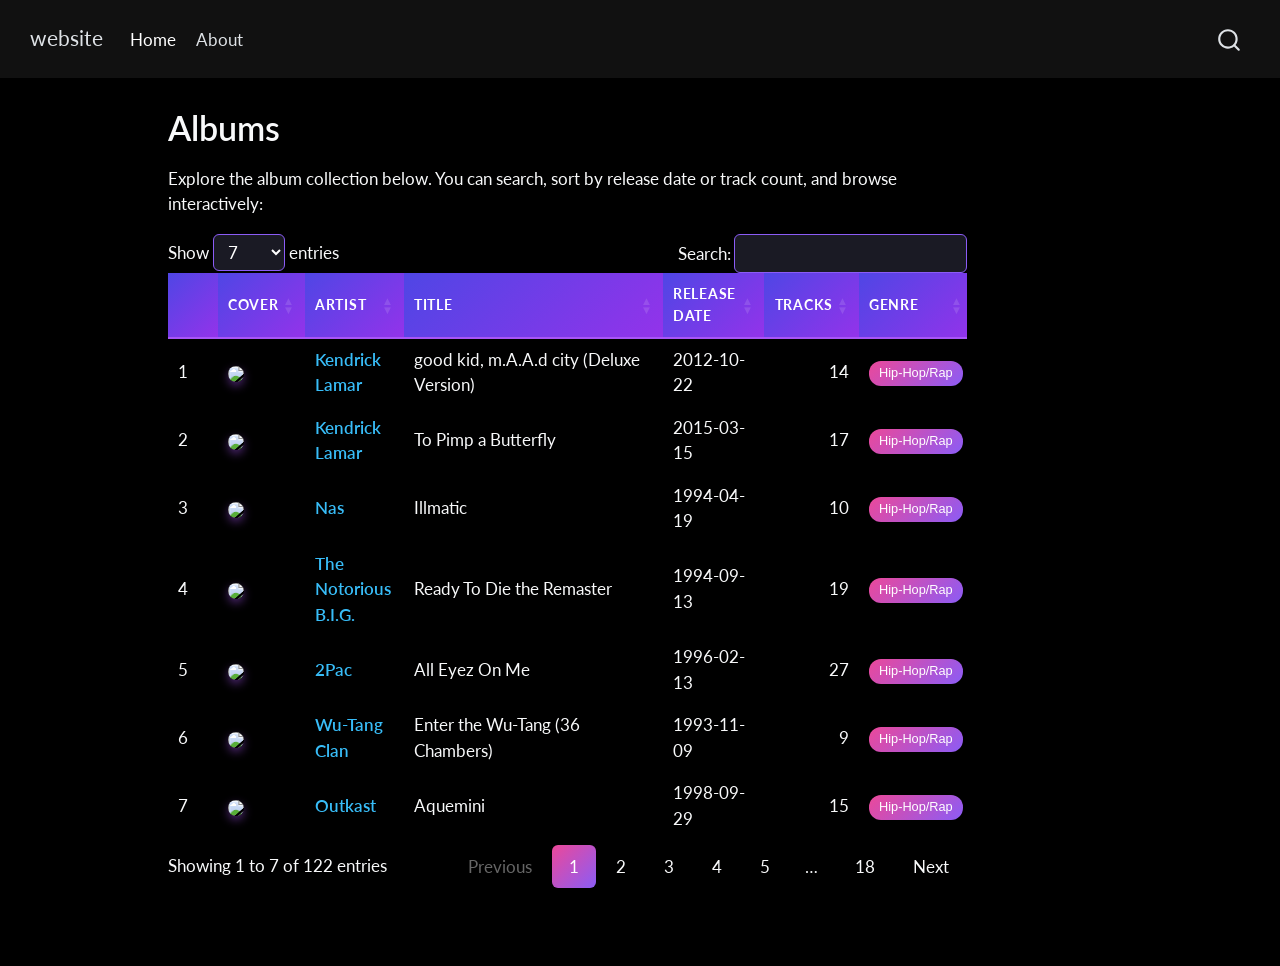
==== commit ae3f01f7: "Built site for gh-pages" ====
--- a/index.html
+++ b/index.html
@@ -152,8 +152,8 @@
 <p>Explore the album collection below. You can search, sort by release date or track count, and browse interactively:</p>
 <div class="cell">
 <div class="cell-output-display">
-<div class="datatables html-widget html-fill-item" id="htmlwidget-27e28af12094a59791f8" style="width:100%;height:auto;"></div>
-<script type="application/json" data-for="htmlwidget-27e28af12094a59791f8">{"x":{"filter":"none","vertical":false,"data":[["1","2","3","4","5","6","7","8","9","10","11","12","13","14","15","16","17","18","19","20","21","22","23","24","25","26","27","28","29","30","31","32","33","34","35","36","37","38","39","40","41","42","43","44","45","46","47","48","49","50","51","52","53","54","55","56","57","58","59","60","61","62","63","64","65","66","67","68","69","70","71","72","73","74","75","76","77","78","79","80","81","82","83","84","85","86","87","88","89","90","91","92","93","94","95","96","97","98","99","100","101","102","103","104","105","106","107"],["<img src=\"https://is1-ssl.mzstatic.com/image/thumb/Music114/v4/d0/4a/a2/d04aa204-3210-0ef9-6bac-cbb0905fc467/074643190329.jpg/100x100bb.jpg\" width=\"60\">","<img src=\"https://is1-ssl.mzstatic.com/image/thumb/Music125/v4/d3/44/7d/d3447d43-bb3e-477a-6de6-f27f616b0824/074643243223.jpg/100x100bb.jpg\" width=\"60\">","<img src=\"https://is1-ssl.mzstatic.com/image/thumb/Music115/v4/0a/02/f7/0a02f7a1-ca2a-c0d7-7192-50314971721f/884977157031.jpg/100x100bb.jpg\" width=\"60\">","<img src=\"https://is1-ssl.mzstatic.com/image/thumb/Music124/v4/b3/13/4e/b3134ed3-a05d-d3b2-8f96-8cddd067aa32/884977798753.jpg/100x100bb.jpg\" width=\"60\">","<img src=\"https://is1-ssl.mzstatic.com/image/thumb/Music125/v4/ac/29/8f/ac298fbd-fa23-e8de-09d7-dec9c977f912/074643685429.jpg/100x100bb.jpg\" width=\"60\">","<img src=\"https://is1-ssl.mzstatic.com/image/thumb/Music115/v4/57/95/02/579502c3-7395-83a8-625f-8fe500df18b4/886447309216.jpg/100x100bb.jpg\" width=\"60\">","<img src=\"https://is1-ssl.mzstatic.com/image/thumb/Music114/v4/76/2d/e5/762de50e-0967-4d24-c4da-752164312cd2/074643835824.jpg/100x100bb.jpg\" width=\"60\">","<img src=\"https://is1-ssl.mzstatic.com/image/thumb/Music115/v4/32/72/68/327268ba-b9dd-b322-2a16-bdd0212df48c/074643865326.jpg/100x100bb.jpg\" width=\"60\">","<img src=\"https://is1-ssl.mzstatic.com/image/thumb/Features124/v4/75/3e/0a/753e0a5e-888d-fca1-2e62-e4916c3cfc01/dj.jmpfisia.jpg/100x100bb.jpg\" width=\"60\">","<img src=\"https://is1-ssl.mzstatic.com/image/thumb/Features/v4/85/e8/38/85e838f4-bc99-e365-3088-abfcefd2cdcd/dj.tpgeqloc.jpg/100x100bb.jpg\" width=\"60\">","<img src=\"https://is1-ssl.mzstatic.com/image/thumb/Music123/v4/f7/df/f3/f7dff33c-90d8-7e3e-9af5-2f443742a0e4/886446720005.jpg/100x100bb.jpg\" width=\"60\">","<img src=\"https://is1-ssl.mzstatic.com/image/thumb/Music124/v4/bf/42/60/bf42601d-baf5-8e50-0784-28bc65aa9b80/074644099928.jpg/100x100bb.jpg\" width=\"60\">","<img src=\"https://is1-ssl.mzstatic.com/image/thumb/Music118/v4/e8/8c/82/e88c82d7-8b6b-8b3d-37c5-bacea31d4dba/074646382226.jpg/100x100bb.jpg\" width=\"60\">","<img src=\"https://is1-ssl.mzstatic.com/image/thumb/Music124/v4/3b/4f/7f/3b4f7f6e-c5cd-0fb7-0e58-a7dc8b760c5b/074645300122.jpg/100x100bb.jpg\" width=\"60\">","<img src=\"https://is1-ssl.mzstatic.com/image/thumb/Music114/v4/59/6c/26/596c2606-e279-5349-ac55-9215ebe08b74/074645300023.jpg/100x100bb.jpg\" width=\"60\">","<img src=\"https://is1-ssl.mzstatic.com/image/thumb/Music128/v4/8c/d6/b9/8cd6b997-ac5e-6ebd-b920-e6cf3cf09339/886446720067.jpg/100x100bb.jpg\" width=\"60\">","<img src=\"https://is1-ssl.mzstatic.com/image/thumb/Music118/v4/73/a9/1b/73a91b22-4d79-000f-c8cf-ce720d05c8d8/074646873021.jpg/100x100bb.jpg\" width=\"60\">","<img src=\"https://is1-ssl.mzstatic.com/image/thumb/Music113/v4/ca/af/44/caaf44ea-796d-9bc9-7563-1dd2b630e762/886447781821.jpg/100x100bb.jpg\" width=\"60\">","<img src=\"https://is1-ssl.mzstatic.com/image/thumb/Music128/v4/48/d1/f9/48d1f998-561b-077e-56f8-1ed1d56aeaff/886446719849.jpg/100x100bb.jpg\" width=\"60\">","<img src=\"https://is1-ssl.mzstatic.com/image/thumb/Music125/v4/b2/fd/8e/b2fd8ec2-3494-fd9a-b7ad-aacaacea8cde/886447315088.jpg/100x100bb.jpg\" width=\"60\">","<img src=\"https://is1-ssl.mzstatic.com/image/thumb/Music128/v4/25/75/59/257559d8-f9bc-ab0c-c8c8-391d35eeb994/886447041109.jpg/100x100bb.jpg\" width=\"60\">","<img src=\"https://is1-ssl.mzstatic.com/image/thumb/Music114/v4/9a/b9/db/9ab9db43-344e-fc31-46b1-a0f2691bc922/074646748428.jpg/100x100bb.jpg\" width=\"60\">","<img src=\"https://is1-ssl.mzstatic.com/image/thumb/Music115/v4/bc/2b/f0/bc2bf0f0-350f-0f3e-5ff0-cf8f5f860739/886447182413.jpg/100x100bb.jpg\" width=\"60\">","<img src=\"https://is1-ssl.mzstatic.com/image/thumb/Music118/v4/17/36/63/1736631b-fea3-76bb-1c2d-d267193f69bb/886446719979.jpg/100x100bb.jpg\" width=\"60\">","<img src=\"https://is1-ssl.mzstatic.com/image/thumb/Music128/v4/05/77/e2/0577e295-2336-c2b3-989c-e707507c4895/886444422666.jpg/100x100bb.jpg\" width=\"60\">","<img src=\"https://is1-ssl.mzstatic.com/image/thumb/Music115/v4/54/a8/39/54a83963-2377-feb3-081c-cbc38474b665/886447308295.jpg/100x100bb.jpg\" width=\"60\">","<img src=\"https://is1-ssl.mzstatic.com/image/thumb/Music113/v4/64/64/6f/64646ffb-8b4c-b6d1-19ed-b263c9508cd9/886447801598.jpg/100x100bb.jpg\" width=\"60\">","<img src=\"https://is1-ssl.mzstatic.com/image/thumb/Music124/v4/9e/8a/55/9e8a55f7-a372-dd94-e637-e54088e57559/mzi.zjcvknck.jpg/100x100bb.jpg\" width=\"60\">","<img src=\"https://is1-ssl.mzstatic.com/image/thumb/Music128/v4/f7/39/e9/f739e932-abf9-d67d-c15b-0036e44b57d2/886446719764.jpg/100x100bb.jpg\" width=\"60\">","<img src=\"https://is1-ssl.mzstatic.com/image/thumb/Music128/v4/fd/15/62/fd156243-6fe9-d620-fcb8-b30804773dce/886446742502.jpg/100x100bb.jpg\" width=\"60\">","<img src=\"https://is1-ssl.mzstatic.com/image/thumb/Music3/v4/a6/a6/53/a6a65331-d20b-53b5-766a-0c79c78f1e73/886445412307.jpg/100x100bb.jpg\" width=\"60\">","<img src=\"https://is1-ssl.mzstatic.com/image/thumb/Music124/v4/6d/2b/f9/6d2bf9a9-518f-784f-d05c-bf27e85661f3/886446004495.jpg/100x100bb.jpg\" width=\"60\">","<img src=\"https://is1-ssl.mzstatic.com/image/thumb/Music123/v4/f8/38/42/f83842e6-00e6-9ed2-a49a-c29113c171d5/886447801444.jpg/100x100bb.jpg\" width=\"60\">","<img src=\"https://is1-ssl.mzstatic.com/image/thumb/Music113/v4/6e/39/61/6e396130-46cc-d1ac-c9ca-286557a36c84/886447800867.jpg/100x100bb.jpg\" width=\"60\">","<img src=\"https://is1-ssl.mzstatic.com/image/thumb/Music122/v4/24/fc/42/24fc425f-a8ea-ddef-f9a0-c3f3595b1b86/888880885081.jpg/100x100bb.jpg\" width=\"60\">","<img src=\"https://is1-ssl.mzstatic.com/image/thumb/Music123/v4/27/cb/52/27cb52ec-04cc-0226-56f7-0e613079c19c/886447800966.jpg/100x100bb.jpg\" width=\"60\">","<img src=\"https://is1-ssl.mzstatic.com/image/thumb/Music123/v4/6f/da/5d/6fda5d7c-f947-bca3-3c31-0e0b96c42847/886448157632.jpg/100x100bb.jpg\" width=\"60\">","<img src=\"https://is1-ssl.mzstatic.com/image/thumb/Music123/v4/bd/b1/9d/bdb19d38-cb93-74f9-41ea-ab51bfb53dbc/886447801796.jpg/100x100bb.jpg\" width=\"60\">","<img src=\"https://is1-ssl.mzstatic.com/image/thumb/Music128/v4/a8/96/72/a89672a8-fd6f-4fee-0713-a27695f0de60/884977737349.jpg/100x100bb.jpg\" width=\"60\">","<img src=\"https://is1-ssl.mzstatic.com/image/thumb/Music123/v4/e5/5d/1a/e55d1a51-df72-643e-d071-a95877ba1013/886447896624.jpg/100x100bb.jpg\" width=\"60\">","<img src=\"https://is1-ssl.mzstatic.com/image/thumb/Features115/v4/08/4a/41/084a4180-472c-476b-78f1-ae23e8ccb236/dj.zcromhpc.jpg/100x100bb.jpg\" width=\"60\">","<img src=\"https://is1-ssl.mzstatic.com/image/thumb/Music122/v4/c3/e9/64/c3e964d7-528c-8b7e-1327-7a429a2d44e3/196589152794.jpg/100x100bb.jpg\" width=\"60\">","<img src=\"https://is1-ssl.mzstatic.com/image/thumb/Music118/v4/55/61/a4/5561a4e0-9c02-5699-8d9c-756939e7194c/886446843957.jpg/100x100bb.jpg\" width=\"60\">","<img src=\"https://is1-ssl.mzstatic.com/image/thumb/Music118/v4/da/7f/2c/da7f2c73-e08c-f423-686f-60895f19324e/888880433435.jpg/100x100bb.jpg\" width=\"60\">","<img src=\"https://is1-ssl.mzstatic.com/image/thumb/Features/v4/74/01/ba/7401baf0-1e1c-b431-469f-9c5de533ccf3/dj.hqybfkku.jpg/100x100bb.jpg\" width=\"60\">","<img src=\"https://is1-ssl.mzstatic.com/image/thumb/Music114/v4/e5/22/16/e52216a6-5bdd-6f2d-6e46-aa48054d3957/mzi.nrrejozz.jpg/100x100bb.jpg\" width=\"60\">","<img src=\"https://is1-ssl.mzstatic.com/image/thumb/Music128/v4/16/43/fb/1643fb61-e028-e3b9-b88b-12fbd58be2fe/886446719986.jpg/100x100bb.jpg\" width=\"60\">","<img src=\"https://is1-ssl.mzstatic.com/image/thumb/Music4/v4/f9/25/21/f92521d9-58c1-d860-7606-0bc6fcc66db5/884977407693.jpg/100x100bb.jpg\" width=\"60\">","<img src=\"https://is1-ssl.mzstatic.com/image/thumb/Music123/v4/41/63/b8/4163b874-f8b5-eddc-6be6-f1b2df44e193/886447801383.jpg/100x100bb.jpg\" width=\"60\">","<img src=\"https://is1-ssl.mzstatic.com/image/thumb/Music114/v4/81/b6/e9/81b6e9b7-80d1-f4bb-e133-0931c980a730/886448225331.jpg/100x100bb.jpg\" width=\"60\">","<img src=\"https://is1-ssl.mzstatic.com/image/thumb/Music118/v4/a0/64/15/a06415c0-eb8d-027d-0415-9e247ed2fcc9/884977772814.jpg/100x100bb.jpg\" width=\"60\">","<img src=\"https://is1-ssl.mzstatic.com/image/thumb/Music123/v4/c4/30/5c/c4305c86-cb4e-b0f6-087d-371f34ff9348/886447917466.jpg/100x100bb.jpg\" width=\"60\">","<img src=\"https://is1-ssl.mzstatic.com/image/thumb/Music125/v4/57/2b/96/572b96d8-25b0-a64c-f2c5-72c6bb57f17d/886447140444.jpg/100x100bb.jpg\" width=\"60\">","<img src=\"https://is1-ssl.mzstatic.com/image/thumb/Music113/v4/36/2b/8e/362b8e70-1238-3198-46d9-fc9f93f37d50/886448215332.jpg/100x100bb.jpg\" width=\"60\">","<img src=\"https://is1-ssl.mzstatic.com/image/thumb/Music113/v4/eb/e1/3e/ebe13ef8-2c72-6cd6-8c3a-daf0e08ddceb/886443344778.jpg/100x100bb.jpg\" width=\"60\">","<img src=\"https://is1-ssl.mzstatic.com/image/thumb/Music118/v4/34/32/2a/34322aa2-39ef-50cd-224b-50859046e04a/886446719993.jpg/100x100bb.jpg\" width=\"60\">","<img src=\"https://is1-ssl.mzstatic.com/image/thumb/Music115/v4/93/27/9e/93279e05-c7c8-dd4c-514c-9b245171c5a9/886444329491.jpg/100x100bb.jpg\" width=\"60\">","<img src=\"https://is1-ssl.mzstatic.com/image/thumb/Music113/v4/57/f1/40/57f140f3-31d2-1fe7-d84f-99c9ae42a9a5/886447781722.jpg/100x100bb.jpg\" width=\"60\">","<img src=\"https://is1-ssl.mzstatic.com/image/thumb/Music/v4/3b/62/ef/3b62ef60-08ad-6a83-7268-1448d91ab610/886444471220.jpg/100x100bb.jpg\" width=\"60\">","<img src=\"https://is1-ssl.mzstatic.com/image/thumb/Music4/v4/04/64/84/0464846c-a00d-dcc2-d0f9-60d37765fce0/886444840705.jpg/100x100bb.jpg\" width=\"60\">","<img src=\"https://is1-ssl.mzstatic.com/image/thumb/Music126/v4/a6/af/41/a6af41ed-4b4a-b638-834c-26ab3c035d24/886446014920.jpg/100x100bb.jpg\" width=\"60\">","<img src=\"https://is1-ssl.mzstatic.com/image/thumb/Music114/v4/d3/cc/8e/d3cc8e87-31e3-eddf-496b-1776c51ad018/195497293575.jpg/100x100bb.jpg\" width=\"60\">","<img src=\"https://is1-ssl.mzstatic.com/image/thumb/Music128/v4/38/1b/b6/381bb6f1-d410-8e34-94ec-b7d736ba366d/886447429891.jpg/100x100bb.jpg\" width=\"60\">","<img src=\"https://is1-ssl.mzstatic.com/image/thumb/Music126/v4/cd/89/73/cd897323-4c1b-a99f-319c-88c69df3ca26/196871050661.jpg/100x100bb.jpg\" width=\"60\">","<img src=\"https://is1-ssl.mzstatic.com/image/thumb/Music118/v4/63/76/86/6376864c-eee4-14f2-ad64-28c1b5aab8e9/886447357644.jpg/100x100bb.jpg\" width=\"60\">","<img src=\"https://is1-ssl.mzstatic.com/image/thumb/Music114/v4/d9/b7/ee/d9b7ee80-6b6c-ee3d-6917-d7efdfce78f5/886447514948.jpg/100x100bb.jpg\" width=\"60\">","<img src=\"https://is1-ssl.mzstatic.com/image/thumb/Music113/v4/13/3c/11/133c11eb-d67e-79a1-c478-36f97f80f4c4/886447589977.jpg/100x100bb.jpg\" width=\"60\">","<img src=\"https://is1-ssl.mzstatic.com/image/thumb/Music113/v4/7c/43/be/7c43be03-0714-6f3e-e2e5-b29180b3277e/886447850190.jpg/100x100bb.jpg\" width=\"60\">","<img src=\"https://is1-ssl.mzstatic.com/image/thumb/Music113/v4/a4/ca/24/a4ca24ab-c77c-c088-f769-7685a0b8a046/886447562147.jpg/100x100bb.jpg\" width=\"60\">","<img src=\"https://is1-ssl.mzstatic.com/image/thumb/Music113/v4/c8/59/43/c859430f-1cbf-6ec1-2e5b-15dbff4aceff/886447801093.jpg/100x100bb.jpg\" width=\"60\">","<img src=\"https://is1-ssl.mzstatic.com/image/thumb/Music124/v4/17/60/36/176036d2-fada-4b9a-6ae4-467b400f868b/886447810941.jpg/100x100bb.jpg\" width=\"60\">","<img src=\"https://is1-ssl.mzstatic.com/image/thumb/Music113/v4/b0/15/e4/b015e462-bb00-68b7-d7a0-1a62f54652a6/886447850213.jpg/100x100bb.jpg\" width=\"60\">","<img src=\"https://is1-ssl.mzstatic.com/image/thumb/Music113/v4/de/36/26/de3626b3-b1ed-6184-c5d6-d0734be44e48/886447850206.jpg/100x100bb.jpg\" width=\"60\">","<img src=\"https://is1-ssl.mzstatic.com/image/thumb/Music115/v4/6e/63/e1/6e63e12b-f191-1ac9-426f-30235328f595/886447928479.jpg/100x100bb.jpg\" width=\"60\">","<img src=\"https://is1-ssl.mzstatic.com/image/thumb/Music113/v4/78/c7/49/78c749bb-5441-b85d-d583-d59abdea5f43/886448407812.jpg/100x100bb.jpg\" width=\"60\">","<img src=\"https://is1-ssl.mzstatic.com/image/thumb/Music124/v4/52/f3/52/52f3522b-9a0b-0de9-c014-11911345879e/886448581307.jpg/100x100bb.jpg\" width=\"60\">","<img src=\"https://is1-ssl.mzstatic.com/image/thumb/Music124/v4/fe/4d/a6/fe4da6a1-2e23-19fb-e74f-62e9598ab580/886448738381.jpg/100x100bb.jpg\" width=\"60\">","<img src=\"https://is1-ssl.mzstatic.com/image/thumb/Music124/v4/5f/d5/d1/5fd5d10c-4b65-c502-8011-6de7bc49786d/886449059232.jpg/100x100bb.jpg\" width=\"60\">","<img src=\"https://is1-ssl.mzstatic.com/image/thumb/Music115/v4/7d/8c/0c/7d8c0ce3-f1cf-26d3-cb30-a790baf3a026/886448711810.jpg/100x100bb.jpg\" width=\"60\">","<img src=\"https://is1-ssl.mzstatic.com/image/thumb/Music124/v4/11/b5/41/11b541f1-463a-5eb8-2ea5-80b719868173/886448694632.jpg/100x100bb.jpg\" width=\"60\">","<img src=\"https://is1-ssl.mzstatic.com/image/thumb/Music115/v4/e2/ed/3c/e2ed3c8e-1cd5-ae5f-341b-4cfbfe9b764d/21UMGIM46486.rgb.jpg/100x100bb.jpg\" width=\"60\">","<img src=\"https://is1-ssl.mzstatic.com/image/thumb/Music125/v4/bf/86/cd/bf86cd1f-b9e9-581d-1d92-de59daadcd40/21UM1IM16149.rgb.jpg/100x100bb.jpg\" width=\"60\">","<img src=\"https://is1-ssl.mzstatic.com/image/thumb/Music115/v4/c0/ff/00/c0ff004b-d81e-6ff3-5518-f767512f0797/886449517190.jpg/100x100bb.jpg\" width=\"60\">","<img src=\"https://is1-ssl.mzstatic.com/image/thumb/Music126/v4/27/ca/f7/27caf7c3-a639-83f6-ce7c-ea1fa387fb14/196589104045.jpg/100x100bb.jpg\" width=\"60\">","<img src=\"https://is1-ssl.mzstatic.com/image/thumb/Music112/v4/ea/bb/1b/eabb1b66-4007-6270-82fb-da7a94a30a15/196589231055.jpg/100x100bb.jpg\" width=\"60\">","<img src=\"https://is1-ssl.mzstatic.com/image/thumb/Music126/v4/18/05/bc/1805bc18-5e6a-04d2-6f32-5007e2eaf531/196871047814.jpg/100x100bb.jpg\" width=\"60\">","<img src=\"https://is1-ssl.mzstatic.com/image/thumb/Music116/v4/d9/ab/e0/d9abe0ec-8112-8f1d-df1d-3fe24af11b50/196871239974.jpg/100x100bb.jpg\" width=\"60\">","<img src=\"https://is1-ssl.mzstatic.com/image/thumb/Music116/v4/13/d1/2a/13d12aff-2ff6-5e62-f87c-a3fc5a672693/196871291590.jpg/100x100bb.jpg\" width=\"60\">","<img src=\"https://is1-ssl.mzstatic.com/image/thumb/Music126/v4/cd/73/6b/cd736bbf-5455-b6c8-a86a-f831e2e866b3/196589871770.jpg/100x100bb.jpg\" width=\"60\">","<img src=\"https://is1-ssl.mzstatic.com/image/thumb/Music116/v4/d4/70/2d/d4702de2-b6d9-0c1d-080c-596e89cd9013/196871558310.jpg/100x100bb.jpg\" width=\"60\">","<img src=\"https://is1-ssl.mzstatic.com/image/thumb/Music112/v4/8f/e3/ce/8fe3ce91-1bff-40a9-f993-bcec511154df/196871884921.jpg/100x100bb.jpg\" width=\"60\">","<img src=\"https://is1-ssl.mzstatic.com/image/thumb/Music211/v4/2a/f3/f8/2af3f838-224f-d35c-3c57-21fde09f34a9/196871825238.jpg/100x100bb.jpg\" width=\"60\">","<img src=\"https://is1-ssl.mzstatic.com/image/thumb/Music211/v4/cc/9f/ee/cc9feef6-5daf-9ec7-4c55-962729950b42/196871915830.jpg/100x100bb.jpg\" width=\"60\">","<img src=\"https://is1-ssl.mzstatic.com/image/thumb/Music211/v4/6c/1d/e5/6c1de58b-ed7d-0122-e77b-261bf26ed2a2/196871996853.jpg/100x100bb.jpg\" width=\"60\">","<img src=\"https://is1-ssl.mzstatic.com/image/thumb/Music221/v4/76/8b/2f/768b2f95-1923-188c-3706-b1a07a874a71/196872373202.jpg/100x100bb.jpg\" width=\"60\">","<img src=\"https://is1-ssl.mzstatic.com/image/thumb/Music211/v4/36/54/01/3654010f-d88d-36e6-780c-0a3e8efde269/196872425635.jpg/100x100bb.jpg\" width=\"60\">","<img src=\"https://is1-ssl.mzstatic.com/image/thumb/Music221/v4/3c/fe/53/3cfe5338-e3f1-326a-a46f-dafcb16d506f/196872754360.jpg/100x100bb.jpg\" width=\"60\">","<img src=\"https://is1-ssl.mzstatic.com/image/thumb/Music221/v4/fa/5f/6f/fa5f6f68-0304-cea7-2a92-d91d2dd22334/196873209920.jpg/100x100bb.jpg\" width=\"60\">","<img src=\"https://is1-ssl.mzstatic.com/image/thumb/Music211/v4/c5/6f/eb/c56feb9d-b333-a761-41ae-2dffe517eef2/196873001647.jpg/100x100bb.jpg\" width=\"60\">","<img src=\"https://is1-ssl.mzstatic.com/image/thumb/Music211/v4/d7/74/95/d7749586-07c4-dbc9-c328-622fe098b817/196873001661.jpg/100x100bb.jpg\" width=\"60\">","<img src=\"https://is1-ssl.mzstatic.com/image/thumb/Music211/v4/0c/a5/6f/0ca56fd5-a2e3-f317-464c-b1368a8f42c6/196873516677.jpg/100x100bb.jpg\" width=\"60\">","<img src=\"https://is1-ssl.mzstatic.com/image/thumb/Music221/v4/31/ba/ea/31baead0-be70-5d1f-7170-c5c3ee20b13e/054391226778.jpg/100x100bb.jpg\" width=\"60\">","<img src=\"https://is1-ssl.mzstatic.com/image/thumb/Music221/v4/a1/fd/db/a1fddb18-eb2f-fe8a-2463-4eedeb089b31/196873535890.jpg/100x100bb.jpg\" width=\"60\">","<img src=\"https://is1-ssl.mzstatic.com/image/thumb/Music221/v4/d6/fe/3d/d6fe3d00-46b5-0a47-10a4-958bef533db4/196873495354.jpg/100x100bb.jpg\" width=\"60\">","<img src=\"https://is1-ssl.mzstatic.com/image/thumb/Music211/v4/1a/a9/2b/1aa92bb3-f2ee-4f25-1bc9-ba252bd75be8/199806087862.jpg/100x100bb.jpg\" width=\"60\">","<img src=\"https://is1-ssl.mzstatic.com/image/thumb/Music211/v4/38/2f/5f/382f5f6e-f4f6-8a9f-84aa-7b9e133a18e1/196874063019.jpg/100x100bb.jpg\" width=\"60\">","<img src=\"https://is1-ssl.mzstatic.com/image/thumb/Music221/v4/28/8f/3b/288f3b79-2161-9023-213a-812619f474fb/8721416643422.png/100x100bb.jpg\" width=\"60\">"],["Greetings from Asbury Park, N.J.","The Wild, The Innocent & the E Street Shuffle","Born to Run","Darkness on the Edge of Town","The River","The Ties That Bind: The River Collection","Nebraska","Born In the U.S.A.","Santa Claus Is Comin' to Town (Live at C.W. Post College, Greenvale, NY - December 1975) - Single","Live / 1975-85","Live 1975-85 - EP","Tunnel of Love","Chimes of Freedom (Live) - EP","Lucky Town","Human Touch","Roll of the Dice - Single","In Concert/MTV Plugged (Live)","In Concert/MTV Plugged","The Ghost of Tom Joad - EP","Greatest Hits","Hungry Heart - EP","The Ghost of Tom Joad","Dead Man Walkin' - Single","Missing EP","Blood Brothers - EP","Tracks","Live in New York City (Video Album)","The Rising","Lonesome Day - EP","Live & Rare - EP","The Essential Bruce Springsteen","The Essential Bruce Springsteen (Bonus Tracks)","Live in Barcelona (Video Album)","Devils & Dust: Acoustic Performances (Video Album)","Devils & Dust","VH1 Storytellers (Live Video Album)","Hammersmith Odeon, London '75 (Video Album)","Live at the New Orleans Jazz & Heritage Festival, 2006","Hammersmith Odeon, London '75","The Seeger Sessions","We Shall Overcome: The Seeger Sessions (American Land Edition)","Live In Dublin","Magic","Girls In Their Summer Clothes - Single","Magic Tour Highlights - EP","Working On a Dream","What Love Can Do - Single","Wrecking Ball (Live at Giants Stadium, E. Rutherford, NJ - October 2009) - Single","Thrill Hill Vault: 1976-1978 (Live Videos)","London Calling: Live in Hyde Park (Video Album)","The Promise","Thrill Hill Vault Houston '78 Bootleg: House Cut (Video Album)","Gotta Get That Feeling / Racing In the Street ('78) [Live from The Carousel, Asbury Park] - Single","Live At The Carousel, Asbury Park, NJ - 2010","Wrecking Ball","Rocky Ground - Single","High Hopes","Born In the U.S.A. Live: London 2013 (Video Album)","American Beauty - EP","The Album Collection, Vol. 1 (1973-1984)","Chapter and Verse","That's What Makes Us Great (feat. Bruce Springsteen) - Single","The Live Series: Songs of the Road","The Live Series Collection","Springsteen on Broadway","The Live Series: Songs of Friendship","The Live Series: Songs of Hope","The Live Series: Songs of Love","Western Stars","The River Tour, Tempe 1980 Concert (Video Album)","Blinded by the Light (Original Motion Picture Soundtrack)","The Live Series: Songs from Around the World","The Live Series: Songs Under Cover","Western Stars - Songs From the Film","The Live Series: Songs of Summer","The Live Series: Stripped Down","Darkness on the Edge of Town (Paramount Theater, Asbury Park 2009) [Live Video Album]","The Live Series: Songs Under Cover Vol. 2","Letter To You","chinatown (feat. Bruce Springsteen) - Single","Dustland (feat. Bruce Springsteen) - Single","Wasted Days - Single","The Legendary 1979 No Nukes Concerts","The Live Series: Songs Of Location","Only the Strong Survive","The Live Series: Songs of Character","The Live Series: Songs of Introspection","The Live Series: Songs of New Jersey","Addicted to Romance (from the film 'She Came to Me') - Single","The Live Series: Songs on Keys","Songs Of Celebration (The Live Series)","Best of Bruce Springsteen (Expanded Edition)","The Live Series: Songs From Around The World Vol. 2","The Born in the U.S.A. Tour '84 - '85","The Live Series: Songs Of Conscience","Bruce Springsteen & The E Street Band - Road Diary","The Live Series: Songs Under Cover Vol. 3","Land Of Hope & Dreams (Live)","Tracks II: The Lost Albums","Lost and Found: Selections from The Lost Albums","Lonely Night In The Park - Single","Atlantic City (Live in Jersey) [feat. Bruce Springsteen and Kings of Leon] - Single","Open All Night (Nebraska Live) - Single","Nebraska '82: Expanded Edition","We Are The World (Remastered) [feat. Al Jarreau, Anita Pointer, B. Midler, Billy Joel, Bob Dylan, Bob Geldof, Bruce Springsteen, Cyndi Lauper, Dan Aykroyd, Daryl Hall, Diana Ross, Dionne Warwick, Harry Belafonte, Huey Lewis and the News, Jackie Jackson, James Ingram, Jeffrey Osborne, John Oates, June Pointer, Kenny Loggins, Kenny Rogers, Kim Carnes, La Toya Jackson, Lindsey Buckingham, Lionel Richie, Marlon Jackson, Michael Jackson, Paul Simon, Randy Jackson, Ray Charles, Ruth Pointer, Sheila E., Smokey Robinson, Steve Perry, Stevie Wonder, Tito Jackson, Tina Turner, Waylon Jennings & Willie Nelson] - Single","Streets of Minneapolis (Radio Mix) - Single","A Rainy Night in Soho - Single"],["1973-01-05","1973-09-11","1975-08-25","1978-06-02","1980-10-17","1980-10-17","1982-09-20","1984-06-04","1985-01-01","1986-11-10","1987-08-01","1987-10-09","1988-08-01","1992-03-31","1992-03-31","1992-08-01","1993-04-12","1993-04-12","1995-01-01","1995-02-27","1995-03-01","1995-11-21","1995-12-29","1996-01-01","1996-03-05","1998-11-10","2001-03-27","2002-07-30","2002-08-01","2003-09-01","2003-11-11","2003-11-11","2003-11-18","2005-01-01","2005-04-26","2005-09-06","2005-11-15","2006-01-01","2006-02-28","2006-04-25","2006-04-25","2007-06-05","2007-09-25","2008-01-15","2008-07-15","2009-01-27","2009-03-27","2009-10-20","2010-01-01","2010-06-22","2010-11-16","2010-11-16","2011-04-12","2011-04-16","2012-03-05","2012-04-17","2014-01-14","2014-01-14","2014-04-19","2014-11-17","2016-09-23","2017-04-17","2018-11-01","2018-11-29","2018-12-14","2019-01-25","2019-03-29","2019-06-13","2019-06-14","2019-07-05","2019-08-09","2019-10-24","2019-10-24","2019-10-25","2020-05-15","2020-07-17","2020-09-18","2020-10-22","2020-10-23","2020-11-20","2021-06-16","2021-09-29","2021-10-22","2022-04-29","2022-11-11","2023-04-21","2023-07-28","2023-09-22","2023-09-29","2023-12-01","2024-03-15","2024-04-19","2024-05-17","2024-06-03","2024-09-20","2024-10-25","2024-12-20","2025-05-20","2025-06-27","2025-06-27","2025-08-22","2025-09-12","2025-09-25","2025-10-24","2025-11-21","2026-01-28","2026-03-12"],[9,7,8,10,20,32,10,12,1,40,4,12,4,10,14,3,13,19,3,18,4,12,2,4,5,69,25,15,3,4,37,12,24,5,12,21,17,17,16,8,18,28,12,2,4,13,2,1,12,28,21,26,2,5,13,2,12,13,4,76,18,1,15,165,30,15,15,15,13,30,24,15,15,14,15,15,12,15,12,1,1,1,13,15,15,15,15,20,1,15,15,31,15,15,15,24,15,6,84,20,1,1,1,37,1,1,1],["Rock","Rock","Rock","Rock","Rock","Rock","Rock","Rock","Christmas: Rock","Arena Rock","Arena Rock","Rock","Rock","Rock","Rock","Rock","Rock","Rock","Rock","Rock","Rock","Pop","Rock","Rock","Rock","Rock","Rock","Rock","Rock","Rock","Rock","Rock","Arena Rock","Singer/Songwriter","Rock","Rock","Arena Rock","Rock","Pop","Rock","Rock","Rock","Rock","Rock","Rock","Rock","Rock","Arena Rock","Rock","Arena Rock","Rock","Rock","Rock","Rock","Rock","Rock","Rock","Arena Rock","Rock","Rock","Rock","Rock","Rock","Rock","Rock","Rock","Rock","Rock","Rock","Arena Rock","Soundtrack","Rock","Rock","Rock","Rock","Rock","Rock","Rock","Rock","Alternative","Alternative","Rock","Arena Rock","Rock","Rock","Rock","Rock","Rock","Rock","Rock","Rock","Rock","Rock","Rock","Rock","Arena Rock","Rock","Arena Rock","Rock","Rock","Rock","Country","Rock","Rock","Pop","Rock","Folk-Rock"]],"container":"<table class=\"display\">\n  <thead>\n    <tr>\n      <th> <\/th>\n      <th>Cover<\/th>\n      <th>Title<\/th>\n      <th>Release Date<\/th>\n      <th>Tracks<\/th>\n      <th>Genre<\/th>\n    <\/tr>\n  <\/thead>\n<\/table>","options":{"pageLength":6,"autoWidth":true,"columnDefs":[{"className":"dt-right","targets":4},{"orderable":false,"targets":0},{"name":" ","targets":0},{"name":"Cover","targets":1},{"name":"Title","targets":2},{"name":"Release Date","targets":3},{"name":"Tracks","targets":4},{"name":"Genre","targets":5}],"order":[],"orderClasses":false,"lengthMenu":[6,10,25,50,100]}},"evals":[],"jsHooks":[]}</script>
+<div class="datatables html-widget html-fill-item" id="htmlwidget-dc3738677827eb30fe36" style="width:100%;height:auto;"></div>
+<script type="application/json" data-for="htmlwidget-dc3738677827eb30fe36">{"x":{"filter":"none","vertical":false,"data":[["1","2","3","4","5","6","7","8","9","10","11","12","13","14","15","16","17","18","19","20","21","22","23","24","25","26","27","28","29","30","31","32","33","34","35","36","37","38","39","40","41","42","43","44","45","46","47","48","49","50","51","52","53","54","55","56","57","58","59","60","61","62","63","64","65","66","67","68","69","70","71","72","73","74","75","76","77","78","79","80","81","82","83","84","85","86","87","88","89","90","91","92","93","94","95","96","97","98","99","100","101","102","103","104","105","106","107","108","109","110","111","112","113","114","115","116","117","118","119","120","121","122"],["<img src=\"https://is1-ssl.mzstatic.com/image/thumb/Music122/v4/36/86/ec/3686ec99-dec4-0a01-8b74-2d8a9a0263a7/12UMGIM52988.rgb.jpg/100x100bb.jpg\" width=\"60\" style=\"border-radius: 8px; box-shadow: 0 4px 10px rgba(168, 85, 247, 0.45);\">","<img src=\"https://is1-ssl.mzstatic.com/image/thumb/Music112/v4/b5/a6/91/b5a69171-5232-3d5b-9c15-8963802f83dd/15UMGIM15814.rgb.jpg/100x100bb.jpg\" width=\"60\" style=\"border-radius: 8px; box-shadow: 0 4px 10px rgba(168, 85, 247, 0.45);\">","<img src=\"https://is1-ssl.mzstatic.com/image/thumb/Music125/v4/b9/eb/cc/b9ebccbc-5ba4-2cdb-5332-b065739abd9a/886444567619.jpg/100x100bb.jpg\" width=\"60\" style=\"border-radius: 8px; box-shadow: 0 4px 10px rgba(168, 85, 247, 0.45);\">","<img src=\"https://is1-ssl.mzstatic.com/image/thumb/Music221/v4/f8/6a/3d/f86a3db0-d518-cd49-c0c9-25e767ae0a6d/075679456861.jpg/100x100bb.jpg\" width=\"60\" style=\"border-radius: 8px; box-shadow: 0 4px 10px rgba(168, 85, 247, 0.45);\">","<img src=\"https://is1-ssl.mzstatic.com/image/thumb/Music115/v4/55/e5/7c/55e57cf2-8325-a088-7d54-3aeedad1143f/21UM1IM16263.rgb.jpg/100x100bb.jpg\" width=\"60\" style=\"border-radius: 8px; box-shadow: 0 4px 10px rgba(168, 85, 247, 0.45);\">","<img src=\"https://is1-ssl.mzstatic.com/image/thumb/Music221/v4/8c/20/1f/8c201f03-7617-2d8b-3d8d-e0ba2d55041b/196872123784.jpg/100x100bb.jpg\" width=\"60\" style=\"border-radius: 8px; box-shadow: 0 4px 10px rgba(168, 85, 247, 0.45);\">","<img src=\"https://is1-ssl.mzstatic.com/image/thumb/Music115/v4/0e/48/dd/0e48dd9a-07c9-46de-a838-b4ddb4e508a7/886448814191.jpg/100x100bb.jpg\" width=\"60\" style=\"border-radius: 8px; box-shadow: 0 4px 10px rgba(168, 85, 247, 0.45);\">","<img src=\"https://is1-ssl.mzstatic.com/image/thumb/Music125/v4/09/6b/55/096b55c4-ee8f-23bd-df8f-0ca0821f3028/886446727189.jpg/100x100bb.jpg\" width=\"60\" style=\"border-radius: 8px; box-shadow: 0 4px 10px rgba(168, 85, 247, 0.45);\">","<img src=\"https://is1-ssl.mzstatic.com/image/thumb/Music118/v4/15/05/09/15050911-a2f1-9ebc-0d16-6e8faad1cf80/00602567924326.rgb.jpg/100x100bb.jpg\" width=\"60\" style=\"border-radius: 8px; box-shadow: 0 4px 10px rgba(168, 85, 247, 0.45);\">","<img src=\"https://is1-ssl.mzstatic.com/image/thumb/Music124/v4/19/c0/e3/19c0e3b6-4c2f-17ee-2a4a-6e2208de8aa6/00857366006951.rgb.jpg/100x100bb.jpg\" width=\"60\" style=\"border-radius: 8px; box-shadow: 0 4px 10px rgba(168, 85, 247, 0.45);\">","<img src=\"https://is1-ssl.mzstatic.com/image/thumb/Music128/v4/ea/ac/03/eaac03e5-8e9d-847e-d5b9-af7dee6a970b/00606949063221.rgb.jpg/100x100bb.jpg\" width=\"60\" style=\"border-radius: 8px; box-shadow: 0 4px 10px rgba(168, 85, 247, 0.45);\">","<img src=\"https://is1-ssl.mzstatic.com/image/thumb/Music118/v4/27/6b/4c/276b4c69-99cb-6209-2fd8-3edd17ccfd06/00602517641228.rgb.jpg/100x100bb.jpg\" width=\"60\" style=\"border-radius: 8px; box-shadow: 0 4px 10px rgba(168, 85, 247, 0.45);\">","<img src=\"https://is1-ssl.mzstatic.com/image/thumb/Music113/v4/4c/b1/32/4cb13290-7d01-1949-57e9-a8a1874e60a2/19UMGIM79184.rgb.jpg/100x100bb.jpg\" width=\"60\" style=\"border-radius: 8px; box-shadow: 0 4px 10px rgba(168, 85, 247, 0.45);\">","<img src=\"https://is1-ssl.mzstatic.com/image/thumb/Music125/v4/e7/49/8f/e7498f65-df8f-bead-d6e3-2a8d4d642a79/886447235317.jpg/100x100bb.jpg\" width=\"60\" style=\"border-radius: 8px; box-shadow: 0 4px 10px rgba(168, 85, 247, 0.45);\">","<img src=\"https://is1-ssl.mzstatic.com/image/thumb/Music112/v4/6e/56/af/6e56af83-bdff-56c2-7c6a-b30cd0d356ce/06UMGIM08757.rgb.jpg/100x100bb.jpg\" width=\"60\" style=\"border-radius: 8px; box-shadow: 0 4px 10px rgba(168, 85, 247, 0.45);\">","<img src=\"https://is1-ssl.mzstatic.com/image/thumb/Music114/v4/d0/4a/a2/d04aa204-3210-0ef9-6bac-cbb0905fc467/074643190329.jpg/100x100bb.jpg\" width=\"60\" style=\"border-radius: 8px; box-shadow: 0 4px 10px rgba(168, 85, 247, 0.45);\">","<img src=\"https://is1-ssl.mzstatic.com/image/thumb/Music125/v4/d3/44/7d/d3447d43-bb3e-477a-6de6-f27f616b0824/074643243223.jpg/100x100bb.jpg\" width=\"60\" style=\"border-radius: 8px; box-shadow: 0 4px 10px rgba(168, 85, 247, 0.45);\">","<img src=\"https://is1-ssl.mzstatic.com/image/thumb/Music115/v4/0a/02/f7/0a02f7a1-ca2a-c0d7-7192-50314971721f/884977157031.jpg/100x100bb.jpg\" width=\"60\" style=\"border-radius: 8px; box-shadow: 0 4px 10px rgba(168, 85, 247, 0.45);\">","<img src=\"https://is1-ssl.mzstatic.com/image/thumb/Music124/v4/b3/13/4e/b3134ed3-a05d-d3b2-8f96-8cddd067aa32/884977798753.jpg/100x100bb.jpg\" width=\"60\" style=\"border-radius: 8px; box-shadow: 0 4px 10px rgba(168, 85, 247, 0.45);\">","<img src=\"https://is1-ssl.mzstatic.com/image/thumb/Music125/v4/ac/29/8f/ac298fbd-fa23-e8de-09d7-dec9c977f912/074643685429.jpg/100x100bb.jpg\" width=\"60\" style=\"border-radius: 8px; box-shadow: 0 4px 10px rgba(168, 85, 247, 0.45);\">","<img src=\"https://is1-ssl.mzstatic.com/image/thumb/Music115/v4/57/95/02/579502c3-7395-83a8-625f-8fe500df18b4/886447309216.jpg/100x100bb.jpg\" width=\"60\" style=\"border-radius: 8px; box-shadow: 0 4px 10px rgba(168, 85, 247, 0.45);\">","<img src=\"https://is1-ssl.mzstatic.com/image/thumb/Music114/v4/76/2d/e5/762de50e-0967-4d24-c4da-752164312cd2/074643835824.jpg/100x100bb.jpg\" width=\"60\" style=\"border-radius: 8px; box-shadow: 0 4px 10px rgba(168, 85, 247, 0.45);\">","<img src=\"https://is1-ssl.mzstatic.com/image/thumb/Music115/v4/32/72/68/327268ba-b9dd-b322-2a16-bdd0212df48c/074643865326.jpg/100x100bb.jpg\" width=\"60\" style=\"border-radius: 8px; box-shadow: 0 4px 10px rgba(168, 85, 247, 0.45);\">","<img src=\"https://is1-ssl.mzstatic.com/image/thumb/Features124/v4/75/3e/0a/753e0a5e-888d-fca1-2e62-e4916c3cfc01/dj.jmpfisia.jpg/100x100bb.jpg\" width=\"60\" style=\"border-radius: 8px; box-shadow: 0 4px 10px rgba(168, 85, 247, 0.45);\">","<img src=\"https://is1-ssl.mzstatic.com/image/thumb/Features/v4/85/e8/38/85e838f4-bc99-e365-3088-abfcefd2cdcd/dj.tpgeqloc.jpg/100x100bb.jpg\" width=\"60\" style=\"border-radius: 8px; box-shadow: 0 4px 10px rgba(168, 85, 247, 0.45);\">","<img src=\"https://is1-ssl.mzstatic.com/image/thumb/Music123/v4/f7/df/f3/f7dff33c-90d8-7e3e-9af5-2f443742a0e4/886446720005.jpg/100x100bb.jpg\" width=\"60\" style=\"border-radius: 8px; box-shadow: 0 4px 10px rgba(168, 85, 247, 0.45);\">","<img src=\"https://is1-ssl.mzstatic.com/image/thumb/Music124/v4/bf/42/60/bf42601d-baf5-8e50-0784-28bc65aa9b80/074644099928.jpg/100x100bb.jpg\" width=\"60\" style=\"border-radius: 8px; box-shadow: 0 4px 10px rgba(168, 85, 247, 0.45);\">","<img src=\"https://is1-ssl.mzstatic.com/image/thumb/Music118/v4/e8/8c/82/e88c82d7-8b6b-8b3d-37c5-bacea31d4dba/074646382226.jpg/100x100bb.jpg\" width=\"60\" style=\"border-radius: 8px; box-shadow: 0 4px 10px rgba(168, 85, 247, 0.45);\">","<img src=\"https://is1-ssl.mzstatic.com/image/thumb/Music124/v4/3b/4f/7f/3b4f7f6e-c5cd-0fb7-0e58-a7dc8b760c5b/074645300122.jpg/100x100bb.jpg\" width=\"60\" style=\"border-radius: 8px; box-shadow: 0 4px 10px rgba(168, 85, 247, 0.45);\">","<img src=\"https://is1-ssl.mzstatic.com/image/thumb/Music114/v4/59/6c/26/596c2606-e279-5349-ac55-9215ebe08b74/074645300023.jpg/100x100bb.jpg\" width=\"60\" style=\"border-radius: 8px; box-shadow: 0 4px 10px rgba(168, 85, 247, 0.45);\">","<img src=\"https://is1-ssl.mzstatic.com/image/thumb/Music128/v4/8c/d6/b9/8cd6b997-ac5e-6ebd-b920-e6cf3cf09339/886446720067.jpg/100x100bb.jpg\" width=\"60\" style=\"border-radius: 8px; box-shadow: 0 4px 10px rgba(168, 85, 247, 0.45);\">","<img src=\"https://is1-ssl.mzstatic.com/image/thumb/Music118/v4/73/a9/1b/73a91b22-4d79-000f-c8cf-ce720d05c8d8/074646873021.jpg/100x100bb.jpg\" width=\"60\" style=\"border-radius: 8px; box-shadow: 0 4px 10px rgba(168, 85, 247, 0.45);\">","<img src=\"https://is1-ssl.mzstatic.com/image/thumb/Music113/v4/ca/af/44/caaf44ea-796d-9bc9-7563-1dd2b630e762/886447781821.jpg/100x100bb.jpg\" width=\"60\" style=\"border-radius: 8px; box-shadow: 0 4px 10px rgba(168, 85, 247, 0.45);\">","<img src=\"https://is1-ssl.mzstatic.com/image/thumb/Music128/v4/48/d1/f9/48d1f998-561b-077e-56f8-1ed1d56aeaff/886446719849.jpg/100x100bb.jpg\" width=\"60\" style=\"border-radius: 8px; box-shadow: 0 4px 10px rgba(168, 85, 247, 0.45);\">","<img src=\"https://is1-ssl.mzstatic.com/image/thumb/Music125/v4/b2/fd/8e/b2fd8ec2-3494-fd9a-b7ad-aacaacea8cde/886447315088.jpg/100x100bb.jpg\" width=\"60\" style=\"border-radius: 8px; box-shadow: 0 4px 10px rgba(168, 85, 247, 0.45);\">","<img src=\"https://is1-ssl.mzstatic.com/image/thumb/Music128/v4/25/75/59/257559d8-f9bc-ab0c-c8c8-391d35eeb994/886447041109.jpg/100x100bb.jpg\" width=\"60\" style=\"border-radius: 8px; box-shadow: 0 4px 10px rgba(168, 85, 247, 0.45);\">","<img src=\"https://is1-ssl.mzstatic.com/image/thumb/Music114/v4/9a/b9/db/9ab9db43-344e-fc31-46b1-a0f2691bc922/074646748428.jpg/100x100bb.jpg\" width=\"60\" style=\"border-radius: 8px; box-shadow: 0 4px 10px rgba(168, 85, 247, 0.45);\">","<img src=\"https://is1-ssl.mzstatic.com/image/thumb/Music115/v4/bc/2b/f0/bc2bf0f0-350f-0f3e-5ff0-cf8f5f860739/886447182413.jpg/100x100bb.jpg\" width=\"60\" style=\"border-radius: 8px; box-shadow: 0 4px 10px rgba(168, 85, 247, 0.45);\">","<img src=\"https://is1-ssl.mzstatic.com/image/thumb/Music118/v4/17/36/63/1736631b-fea3-76bb-1c2d-d267193f69bb/886446719979.jpg/100x100bb.jpg\" width=\"60\" style=\"border-radius: 8px; box-shadow: 0 4px 10px rgba(168, 85, 247, 0.45);\">","<img src=\"https://is1-ssl.mzstatic.com/image/thumb/Music128/v4/05/77/e2/0577e295-2336-c2b3-989c-e707507c4895/886444422666.jpg/100x100bb.jpg\" width=\"60\" style=\"border-radius: 8px; box-shadow: 0 4px 10px rgba(168, 85, 247, 0.45);\">","<img src=\"https://is1-ssl.mzstatic.com/image/thumb/Music115/v4/54/a8/39/54a83963-2377-feb3-081c-cbc38474b665/886447308295.jpg/100x100bb.jpg\" width=\"60\" style=\"border-radius: 8px; box-shadow: 0 4px 10px rgba(168, 85, 247, 0.45);\">","<img src=\"https://is1-ssl.mzstatic.com/image/thumb/Music113/v4/64/64/6f/64646ffb-8b4c-b6d1-19ed-b263c9508cd9/886447801598.jpg/100x100bb.jpg\" width=\"60\" style=\"border-radius: 8px; box-shadow: 0 4px 10px rgba(168, 85, 247, 0.45);\">","<img src=\"https://is1-ssl.mzstatic.com/image/thumb/Music124/v4/9e/8a/55/9e8a55f7-a372-dd94-e637-e54088e57559/mzi.zjcvknck.jpg/100x100bb.jpg\" width=\"60\" style=\"border-radius: 8px; box-shadow: 0 4px 10px rgba(168, 85, 247, 0.45);\">","<img src=\"https://is1-ssl.mzstatic.com/image/thumb/Music128/v4/f7/39/e9/f739e932-abf9-d67d-c15b-0036e44b57d2/886446719764.jpg/100x100bb.jpg\" width=\"60\" style=\"border-radius: 8px; box-shadow: 0 4px 10px rgba(168, 85, 247, 0.45);\">","<img src=\"https://is1-ssl.mzstatic.com/image/thumb/Music128/v4/fd/15/62/fd156243-6fe9-d620-fcb8-b30804773dce/886446742502.jpg/100x100bb.jpg\" width=\"60\" style=\"border-radius: 8px; box-shadow: 0 4px 10px rgba(168, 85, 247, 0.45);\">","<img src=\"https://is1-ssl.mzstatic.com/image/thumb/Music3/v4/a6/a6/53/a6a65331-d20b-53b5-766a-0c79c78f1e73/886445412307.jpg/100x100bb.jpg\" width=\"60\" style=\"border-radius: 8px; box-shadow: 0 4px 10px rgba(168, 85, 247, 0.45);\">","<img src=\"https://is1-ssl.mzstatic.com/image/thumb/Music124/v4/6d/2b/f9/6d2bf9a9-518f-784f-d05c-bf27e85661f3/886446004495.jpg/100x100bb.jpg\" width=\"60\" style=\"border-radius: 8px; box-shadow: 0 4px 10px rgba(168, 85, 247, 0.45);\">","<img src=\"https://is1-ssl.mzstatic.com/image/thumb/Music123/v4/f8/38/42/f83842e6-00e6-9ed2-a49a-c29113c171d5/886447801444.jpg/100x100bb.jpg\" width=\"60\" style=\"border-radius: 8px; box-shadow: 0 4px 10px rgba(168, 85, 247, 0.45);\">","<img src=\"https://is1-ssl.mzstatic.com/image/thumb/Music113/v4/6e/39/61/6e396130-46cc-d1ac-c9ca-286557a36c84/886447800867.jpg/100x100bb.jpg\" width=\"60\" style=\"border-radius: 8px; box-shadow: 0 4px 10px rgba(168, 85, 247, 0.45);\">","<img src=\"https://is1-ssl.mzstatic.com/image/thumb/Music122/v4/24/fc/42/24fc425f-a8ea-ddef-f9a0-c3f3595b1b86/888880885081.jpg/100x100bb.jpg\" width=\"60\" style=\"border-radius: 8px; box-shadow: 0 4px 10px rgba(168, 85, 247, 0.45);\">","<img src=\"https://is1-ssl.mzstatic.com/image/thumb/Music123/v4/27/cb/52/27cb52ec-04cc-0226-56f7-0e613079c19c/886447800966.jpg/100x100bb.jpg\" width=\"60\" style=\"border-radius: 8px; box-shadow: 0 4px 10px rgba(168, 85, 247, 0.45);\">","<img src=\"https://is1-ssl.mzstatic.com/image/thumb/Music123/v4/6f/da/5d/6fda5d7c-f947-bca3-3c31-0e0b96c42847/886448157632.jpg/100x100bb.jpg\" width=\"60\" style=\"border-radius: 8px; box-shadow: 0 4px 10px rgba(168, 85, 247, 0.45);\">","<img src=\"https://is1-ssl.mzstatic.com/image/thumb/Music123/v4/bd/b1/9d/bdb19d38-cb93-74f9-41ea-ab51bfb53dbc/886447801796.jpg/100x100bb.jpg\" width=\"60\" style=\"border-radius: 8px; box-shadow: 0 4px 10px rgba(168, 85, 247, 0.45);\">","<img src=\"https://is1-ssl.mzstatic.com/image/thumb/Music128/v4/a8/96/72/a89672a8-fd6f-4fee-0713-a27695f0de60/884977737349.jpg/100x100bb.jpg\" width=\"60\" style=\"border-radius: 8px; box-shadow: 0 4px 10px rgba(168, 85, 247, 0.45);\">","<img src=\"https://is1-ssl.mzstatic.com/image/thumb/Music123/v4/e5/5d/1a/e55d1a51-df72-643e-d071-a95877ba1013/886447896624.jpg/100x100bb.jpg\" width=\"60\" style=\"border-radius: 8px; box-shadow: 0 4px 10px rgba(168, 85, 247, 0.45);\">","<img src=\"https://is1-ssl.mzstatic.com/image/thumb/Features115/v4/08/4a/41/084a4180-472c-476b-78f1-ae23e8ccb236/dj.zcromhpc.jpg/100x100bb.jpg\" width=\"60\" style=\"border-radius: 8px; box-shadow: 0 4px 10px rgba(168, 85, 247, 0.45);\">","<img src=\"https://is1-ssl.mzstatic.com/image/thumb/Music122/v4/c3/e9/64/c3e964d7-528c-8b7e-1327-7a429a2d44e3/196589152794.jpg/100x100bb.jpg\" width=\"60\" style=\"border-radius: 8px; box-shadow: 0 4px 10px rgba(168, 85, 247, 0.45);\">","<img src=\"https://is1-ssl.mzstatic.com/image/thumb/Music118/v4/55/61/a4/5561a4e0-9c02-5699-8d9c-756939e7194c/886446843957.jpg/100x100bb.jpg\" width=\"60\" style=\"border-radius: 8px; box-shadow: 0 4px 10px rgba(168, 85, 247, 0.45);\">","<img src=\"https://is1-ssl.mzstatic.com/image/thumb/Music118/v4/da/7f/2c/da7f2c73-e08c-f423-686f-60895f19324e/888880433435.jpg/100x100bb.jpg\" width=\"60\" style=\"border-radius: 8px; box-shadow: 0 4px 10px rgba(168, 85, 247, 0.45);\">","<img src=\"https://is1-ssl.mzstatic.com/image/thumb/Features/v4/74/01/ba/7401baf0-1e1c-b431-469f-9c5de533ccf3/dj.hqybfkku.jpg/100x100bb.jpg\" width=\"60\" style=\"border-radius: 8px; box-shadow: 0 4px 10px rgba(168, 85, 247, 0.45);\">","<img src=\"https://is1-ssl.mzstatic.com/image/thumb/Music114/v4/e5/22/16/e52216a6-5bdd-6f2d-6e46-aa48054d3957/mzi.nrrejozz.jpg/100x100bb.jpg\" width=\"60\" style=\"border-radius: 8px; box-shadow: 0 4px 10px rgba(168, 85, 247, 0.45);\">","<img src=\"https://is1-ssl.mzstatic.com/image/thumb/Music128/v4/16/43/fb/1643fb61-e028-e3b9-b88b-12fbd58be2fe/886446719986.jpg/100x100bb.jpg\" width=\"60\" style=\"border-radius: 8px; box-shadow: 0 4px 10px rgba(168, 85, 247, 0.45);\">","<img src=\"https://is1-ssl.mzstatic.com/image/thumb/Music4/v4/f9/25/21/f92521d9-58c1-d860-7606-0bc6fcc66db5/884977407693.jpg/100x100bb.jpg\" width=\"60\" style=\"border-radius: 8px; box-shadow: 0 4px 10px rgba(168, 85, 247, 0.45);\">","<img src=\"https://is1-ssl.mzstatic.com/image/thumb/Music123/v4/41/63/b8/4163b874-f8b5-eddc-6be6-f1b2df44e193/886447801383.jpg/100x100bb.jpg\" width=\"60\" style=\"border-radius: 8px; box-shadow: 0 4px 10px rgba(168, 85, 247, 0.45);\">","<img src=\"https://is1-ssl.mzstatic.com/image/thumb/Music114/v4/81/b6/e9/81b6e9b7-80d1-f4bb-e133-0931c980a730/886448225331.jpg/100x100bb.jpg\" width=\"60\" style=\"border-radius: 8px; box-shadow: 0 4px 10px rgba(168, 85, 247, 0.45);\">","<img src=\"https://is1-ssl.mzstatic.com/image/thumb/Music118/v4/a0/64/15/a06415c0-eb8d-027d-0415-9e247ed2fcc9/884977772814.jpg/100x100bb.jpg\" width=\"60\" style=\"border-radius: 8px; box-shadow: 0 4px 10px rgba(168, 85, 247, 0.45);\">","<img src=\"https://is1-ssl.mzstatic.com/image/thumb/Music123/v4/c4/30/5c/c4305c86-cb4e-b0f6-087d-371f34ff9348/886447917466.jpg/100x100bb.jpg\" width=\"60\" style=\"border-radius: 8px; box-shadow: 0 4px 10px rgba(168, 85, 247, 0.45);\">","<img src=\"https://is1-ssl.mzstatic.com/image/thumb/Music125/v4/57/2b/96/572b96d8-25b0-a64c-f2c5-72c6bb57f17d/886447140444.jpg/100x100bb.jpg\" width=\"60\" style=\"border-radius: 8px; box-shadow: 0 4px 10px rgba(168, 85, 247, 0.45);\">","<img src=\"https://is1-ssl.mzstatic.com/image/thumb/Music113/v4/36/2b/8e/362b8e70-1238-3198-46d9-fc9f93f37d50/886448215332.jpg/100x100bb.jpg\" width=\"60\" style=\"border-radius: 8px; box-shadow: 0 4px 10px rgba(168, 85, 247, 0.45);\">","<img src=\"https://is1-ssl.mzstatic.com/image/thumb/Music113/v4/eb/e1/3e/ebe13ef8-2c72-6cd6-8c3a-daf0e08ddceb/886443344778.jpg/100x100bb.jpg\" width=\"60\" style=\"border-radius: 8px; box-shadow: 0 4px 10px rgba(168, 85, 247, 0.45);\">","<img src=\"https://is1-ssl.mzstatic.com/image/thumb/Music118/v4/34/32/2a/34322aa2-39ef-50cd-224b-50859046e04a/886446719993.jpg/100x100bb.jpg\" width=\"60\" style=\"border-radius: 8px; box-shadow: 0 4px 10px rgba(168, 85, 247, 0.45);\">","<img src=\"https://is1-ssl.mzstatic.com/image/thumb/Music115/v4/93/27/9e/93279e05-c7c8-dd4c-514c-9b245171c5a9/886444329491.jpg/100x100bb.jpg\" width=\"60\" style=\"border-radius: 8px; box-shadow: 0 4px 10px rgba(168, 85, 247, 0.45);\">","<img src=\"https://is1-ssl.mzstatic.com/image/thumb/Music113/v4/57/f1/40/57f140f3-31d2-1fe7-d84f-99c9ae42a9a5/886447781722.jpg/100x100bb.jpg\" width=\"60\" style=\"border-radius: 8px; box-shadow: 0 4px 10px rgba(168, 85, 247, 0.45);\">","<img src=\"https://is1-ssl.mzstatic.com/image/thumb/Music/v4/3b/62/ef/3b62ef60-08ad-6a83-7268-1448d91ab610/886444471220.jpg/100x100bb.jpg\" width=\"60\" style=\"border-radius: 8px; box-shadow: 0 4px 10px rgba(168, 85, 247, 0.45);\">","<img src=\"https://is1-ssl.mzstatic.com/image/thumb/Music4/v4/04/64/84/0464846c-a00d-dcc2-d0f9-60d37765fce0/886444840705.jpg/100x100bb.jpg\" width=\"60\" style=\"border-radius: 8px; box-shadow: 0 4px 10px rgba(168, 85, 247, 0.45);\">","<img src=\"https://is1-ssl.mzstatic.com/image/thumb/Music126/v4/a6/af/41/a6af41ed-4b4a-b638-834c-26ab3c035d24/886446014920.jpg/100x100bb.jpg\" width=\"60\" style=\"border-radius: 8px; box-shadow: 0 4px 10px rgba(168, 85, 247, 0.45);\">","<img src=\"https://is1-ssl.mzstatic.com/image/thumb/Music114/v4/d3/cc/8e/d3cc8e87-31e3-eddf-496b-1776c51ad018/195497293575.jpg/100x100bb.jpg\" width=\"60\" style=\"border-radius: 8px; box-shadow: 0 4px 10px rgba(168, 85, 247, 0.45);\">","<img src=\"https://is1-ssl.mzstatic.com/image/thumb/Music128/v4/38/1b/b6/381bb6f1-d410-8e34-94ec-b7d736ba366d/886447429891.jpg/100x100bb.jpg\" width=\"60\" style=\"border-radius: 8px; box-shadow: 0 4px 10px rgba(168, 85, 247, 0.45);\">","<img src=\"https://is1-ssl.mzstatic.com/image/thumb/Music126/v4/cd/89/73/cd897323-4c1b-a99f-319c-88c69df3ca26/196871050661.jpg/100x100bb.jpg\" width=\"60\" style=\"border-radius: 8px; box-shadow: 0 4px 10px rgba(168, 85, 247, 0.45);\">","<img src=\"https://is1-ssl.mzstatic.com/image/thumb/Music118/v4/63/76/86/6376864c-eee4-14f2-ad64-28c1b5aab8e9/886447357644.jpg/100x100bb.jpg\" width=\"60\" style=\"border-radius: 8px; box-shadow: 0 4px 10px rgba(168, 85, 247, 0.45);\">","<img src=\"https://is1-ssl.mzstatic.com/image/thumb/Music114/v4/d9/b7/ee/d9b7ee80-6b6c-ee3d-6917-d7efdfce78f5/886447514948.jpg/100x100bb.jpg\" width=\"60\" style=\"border-radius: 8px; box-shadow: 0 4px 10px rgba(168, 85, 247, 0.45);\">","<img src=\"https://is1-ssl.mzstatic.com/image/thumb/Music113/v4/13/3c/11/133c11eb-d67e-79a1-c478-36f97f80f4c4/886447589977.jpg/100x100bb.jpg\" width=\"60\" style=\"border-radius: 8px; box-shadow: 0 4px 10px rgba(168, 85, 247, 0.45);\">","<img src=\"https://is1-ssl.mzstatic.com/image/thumb/Music113/v4/7c/43/be/7c43be03-0714-6f3e-e2e5-b29180b3277e/886447850190.jpg/100x100bb.jpg\" width=\"60\" style=\"border-radius: 8px; box-shadow: 0 4px 10px rgba(168, 85, 247, 0.45);\">","<img src=\"https://is1-ssl.mzstatic.com/image/thumb/Music113/v4/a4/ca/24/a4ca24ab-c77c-c088-f769-7685a0b8a046/886447562147.jpg/100x100bb.jpg\" width=\"60\" style=\"border-radius: 8px; box-shadow: 0 4px 10px rgba(168, 85, 247, 0.45);\">","<img src=\"https://is1-ssl.mzstatic.com/image/thumb/Music113/v4/c8/59/43/c859430f-1cbf-6ec1-2e5b-15dbff4aceff/886447801093.jpg/100x100bb.jpg\" width=\"60\" style=\"border-radius: 8px; box-shadow: 0 4px 10px rgba(168, 85, 247, 0.45);\">","<img src=\"https://is1-ssl.mzstatic.com/image/thumb/Music124/v4/17/60/36/176036d2-fada-4b9a-6ae4-467b400f868b/886447810941.jpg/100x100bb.jpg\" width=\"60\" style=\"border-radius: 8px; box-shadow: 0 4px 10px rgba(168, 85, 247, 0.45);\">","<img src=\"https://is1-ssl.mzstatic.com/image/thumb/Music113/v4/b0/15/e4/b015e462-bb00-68b7-d7a0-1a62f54652a6/886447850213.jpg/100x100bb.jpg\" width=\"60\" style=\"border-radius: 8px; box-shadow: 0 4px 10px rgba(168, 85, 247, 0.45);\">","<img src=\"https://is1-ssl.mzstatic.com/image/thumb/Music113/v4/de/36/26/de3626b3-b1ed-6184-c5d6-d0734be44e48/886447850206.jpg/100x100bb.jpg\" width=\"60\" style=\"border-radius: 8px; box-shadow: 0 4px 10px rgba(168, 85, 247, 0.45);\">","<img src=\"https://is1-ssl.mzstatic.com/image/thumb/Music115/v4/6e/63/e1/6e63e12b-f191-1ac9-426f-30235328f595/886447928479.jpg/100x100bb.jpg\" width=\"60\" style=\"border-radius: 8px; box-shadow: 0 4px 10px rgba(168, 85, 247, 0.45);\">","<img src=\"https://is1-ssl.mzstatic.com/image/thumb/Music113/v4/78/c7/49/78c749bb-5441-b85d-d583-d59abdea5f43/886448407812.jpg/100x100bb.jpg\" width=\"60\" style=\"border-radius: 8px; box-shadow: 0 4px 10px rgba(168, 85, 247, 0.45);\">","<img src=\"https://is1-ssl.mzstatic.com/image/thumb/Music124/v4/52/f3/52/52f3522b-9a0b-0de9-c014-11911345879e/886448581307.jpg/100x100bb.jpg\" width=\"60\" style=\"border-radius: 8px; box-shadow: 0 4px 10px rgba(168, 85, 247, 0.45);\">","<img src=\"https://is1-ssl.mzstatic.com/image/thumb/Music124/v4/fe/4d/a6/fe4da6a1-2e23-19fb-e74f-62e9598ab580/886448738381.jpg/100x100bb.jpg\" width=\"60\" style=\"border-radius: 8px; box-shadow: 0 4px 10px rgba(168, 85, 247, 0.45);\">","<img src=\"https://is1-ssl.mzstatic.com/image/thumb/Music124/v4/5f/d5/d1/5fd5d10c-4b65-c502-8011-6de7bc49786d/886449059232.jpg/100x100bb.jpg\" width=\"60\" style=\"border-radius: 8px; box-shadow: 0 4px 10px rgba(168, 85, 247, 0.45);\">","<img src=\"https://is1-ssl.mzstatic.com/image/thumb/Music115/v4/7d/8c/0c/7d8c0ce3-f1cf-26d3-cb30-a790baf3a026/886448711810.jpg/100x100bb.jpg\" width=\"60\" style=\"border-radius: 8px; box-shadow: 0 4px 10px rgba(168, 85, 247, 0.45);\">","<img src=\"https://is1-ssl.mzstatic.com/image/thumb/Music124/v4/11/b5/41/11b541f1-463a-5eb8-2ea5-80b719868173/886448694632.jpg/100x100bb.jpg\" width=\"60\" style=\"border-radius: 8px; box-shadow: 0 4px 10px rgba(168, 85, 247, 0.45);\">","<img src=\"https://is1-ssl.mzstatic.com/image/thumb/Music115/v4/e2/ed/3c/e2ed3c8e-1cd5-ae5f-341b-4cfbfe9b764d/21UMGIM46486.rgb.jpg/100x100bb.jpg\" width=\"60\" style=\"border-radius: 8px; box-shadow: 0 4px 10px rgba(168, 85, 247, 0.45);\">","<img src=\"https://is1-ssl.mzstatic.com/image/thumb/Music125/v4/bf/86/cd/bf86cd1f-b9e9-581d-1d92-de59daadcd40/21UM1IM16149.rgb.jpg/100x100bb.jpg\" width=\"60\" style=\"border-radius: 8px; box-shadow: 0 4px 10px rgba(168, 85, 247, 0.45);\">","<img src=\"https://is1-ssl.mzstatic.com/image/thumb/Music115/v4/c0/ff/00/c0ff004b-d81e-6ff3-5518-f767512f0797/886449517190.jpg/100x100bb.jpg\" width=\"60\" style=\"border-radius: 8px; box-shadow: 0 4px 10px rgba(168, 85, 247, 0.45);\">","<img src=\"https://is1-ssl.mzstatic.com/image/thumb/Music126/v4/27/ca/f7/27caf7c3-a639-83f6-ce7c-ea1fa387fb14/196589104045.jpg/100x100bb.jpg\" width=\"60\" style=\"border-radius: 8px; box-shadow: 0 4px 10px rgba(168, 85, 247, 0.45);\">","<img src=\"https://is1-ssl.mzstatic.com/image/thumb/Music112/v4/ea/bb/1b/eabb1b66-4007-6270-82fb-da7a94a30a15/196589231055.jpg/100x100bb.jpg\" width=\"60\" style=\"border-radius: 8px; box-shadow: 0 4px 10px rgba(168, 85, 247, 0.45);\">","<img src=\"https://is1-ssl.mzstatic.com/image/thumb/Music126/v4/18/05/bc/1805bc18-5e6a-04d2-6f32-5007e2eaf531/196871047814.jpg/100x100bb.jpg\" width=\"60\" style=\"border-radius: 8px; box-shadow: 0 4px 10px rgba(168, 85, 247, 0.45);\">","<img src=\"https://is1-ssl.mzstatic.com/image/thumb/Music116/v4/d9/ab/e0/d9abe0ec-8112-8f1d-df1d-3fe24af11b50/196871239974.jpg/100x100bb.jpg\" width=\"60\" style=\"border-radius: 8px; box-shadow: 0 4px 10px rgba(168, 85, 247, 0.45);\">","<img src=\"https://is1-ssl.mzstatic.com/image/thumb/Music116/v4/13/d1/2a/13d12aff-2ff6-5e62-f87c-a3fc5a672693/196871291590.jpg/100x100bb.jpg\" width=\"60\" style=\"border-radius: 8px; box-shadow: 0 4px 10px rgba(168, 85, 247, 0.45);\">","<img src=\"https://is1-ssl.mzstatic.com/image/thumb/Music126/v4/cd/73/6b/cd736bbf-5455-b6c8-a86a-f831e2e866b3/196589871770.jpg/100x100bb.jpg\" width=\"60\" style=\"border-radius: 8px; box-shadow: 0 4px 10px rgba(168, 85, 247, 0.45);\">","<img src=\"https://is1-ssl.mzstatic.com/image/thumb/Music116/v4/d4/70/2d/d4702de2-b6d9-0c1d-080c-596e89cd9013/196871558310.jpg/100x100bb.jpg\" width=\"60\" style=\"border-radius: 8px; box-shadow: 0 4px 10px rgba(168, 85, 247, 0.45);\">","<img src=\"https://is1-ssl.mzstatic.com/image/thumb/Music112/v4/8f/e3/ce/8fe3ce91-1bff-40a9-f993-bcec511154df/196871884921.jpg/100x100bb.jpg\" width=\"60\" style=\"border-radius: 8px; box-shadow: 0 4px 10px rgba(168, 85, 247, 0.45);\">","<img src=\"https://is1-ssl.mzstatic.com/image/thumb/Music211/v4/2a/f3/f8/2af3f838-224f-d35c-3c57-21fde09f34a9/196871825238.jpg/100x100bb.jpg\" width=\"60\" style=\"border-radius: 8px; box-shadow: 0 4px 10px rgba(168, 85, 247, 0.45);\">","<img src=\"https://is1-ssl.mzstatic.com/image/thumb/Music211/v4/cc/9f/ee/cc9feef6-5daf-9ec7-4c55-962729950b42/196871915830.jpg/100x100bb.jpg\" width=\"60\" style=\"border-radius: 8px; box-shadow: 0 4px 10px rgba(168, 85, 247, 0.45);\">","<img src=\"https://is1-ssl.mzstatic.com/image/thumb/Music211/v4/6c/1d/e5/6c1de58b-ed7d-0122-e77b-261bf26ed2a2/196871996853.jpg/100x100bb.jpg\" width=\"60\" style=\"border-radius: 8px; box-shadow: 0 4px 10px rgba(168, 85, 247, 0.45);\">","<img src=\"https://is1-ssl.mzstatic.com/image/thumb/Music221/v4/76/8b/2f/768b2f95-1923-188c-3706-b1a07a874a71/196872373202.jpg/100x100bb.jpg\" width=\"60\" style=\"border-radius: 8px; box-shadow: 0 4px 10px rgba(168, 85, 247, 0.45);\">","<img src=\"https://is1-ssl.mzstatic.com/image/thumb/Music211/v4/36/54/01/3654010f-d88d-36e6-780c-0a3e8efde269/196872425635.jpg/100x100bb.jpg\" width=\"60\" style=\"border-radius: 8px; box-shadow: 0 4px 10px rgba(168, 85, 247, 0.45);\">","<img src=\"https://is1-ssl.mzstatic.com/image/thumb/Music221/v4/3c/fe/53/3cfe5338-e3f1-326a-a46f-dafcb16d506f/196872754360.jpg/100x100bb.jpg\" width=\"60\" style=\"border-radius: 8px; box-shadow: 0 4px 10px rgba(168, 85, 247, 0.45);\">","<img src=\"https://is1-ssl.mzstatic.com/image/thumb/Music221/v4/fa/5f/6f/fa5f6f68-0304-cea7-2a92-d91d2dd22334/196873209920.jpg/100x100bb.jpg\" width=\"60\" style=\"border-radius: 8px; box-shadow: 0 4px 10px rgba(168, 85, 247, 0.45);\">","<img src=\"https://is1-ssl.mzstatic.com/image/thumb/Music211/v4/c5/6f/eb/c56feb9d-b333-a761-41ae-2dffe517eef2/196873001647.jpg/100x100bb.jpg\" width=\"60\" style=\"border-radius: 8px; box-shadow: 0 4px 10px rgba(168, 85, 247, 0.45);\">","<img src=\"https://is1-ssl.mzstatic.com/image/thumb/Music211/v4/d7/74/95/d7749586-07c4-dbc9-c328-622fe098b817/196873001661.jpg/100x100bb.jpg\" width=\"60\" style=\"border-radius: 8px; box-shadow: 0 4px 10px rgba(168, 85, 247, 0.45);\">","<img src=\"https://is1-ssl.mzstatic.com/image/thumb/Music211/v4/0c/a5/6f/0ca56fd5-a2e3-f317-464c-b1368a8f42c6/196873516677.jpg/100x100bb.jpg\" width=\"60\" style=\"border-radius: 8px; box-shadow: 0 4px 10px rgba(168, 85, 247, 0.45);\">","<img src=\"https://is1-ssl.mzstatic.com/image/thumb/Music221/v4/31/ba/ea/31baead0-be70-5d1f-7170-c5c3ee20b13e/054391226778.jpg/100x100bb.jpg\" width=\"60\" style=\"border-radius: 8px; box-shadow: 0 4px 10px rgba(168, 85, 247, 0.45);\">","<img src=\"https://is1-ssl.mzstatic.com/image/thumb/Music221/v4/a1/fd/db/a1fddb18-eb2f-fe8a-2463-4eedeb089b31/196873535890.jpg/100x100bb.jpg\" width=\"60\" style=\"border-radius: 8px; box-shadow: 0 4px 10px rgba(168, 85, 247, 0.45);\">","<img src=\"https://is1-ssl.mzstatic.com/image/thumb/Music221/v4/d6/fe/3d/d6fe3d00-46b5-0a47-10a4-958bef533db4/196873495354.jpg/100x100bb.jpg\" width=\"60\" style=\"border-radius: 8px; box-shadow: 0 4px 10px rgba(168, 85, 247, 0.45);\">","<img src=\"https://is1-ssl.mzstatic.com/image/thumb/Music211/v4/1a/a9/2b/1aa92bb3-f2ee-4f25-1bc9-ba252bd75be8/199806087862.jpg/100x100bb.jpg\" width=\"60\" style=\"border-radius: 8px; box-shadow: 0 4px 10px rgba(168, 85, 247, 0.45);\">","<img src=\"https://is1-ssl.mzstatic.com/image/thumb/Music211/v4/38/2f/5f/382f5f6e-f4f6-8a9f-84aa-7b9e133a18e1/196874063019.jpg/100x100bb.jpg\" width=\"60\" style=\"border-radius: 8px; box-shadow: 0 4px 10px rgba(168, 85, 247, 0.45);\">","<img src=\"https://is1-ssl.mzstatic.com/image/thumb/Music221/v4/28/8f/3b/288f3b79-2161-9023-213a-812619f474fb/8721416643422.png/100x100bb.jpg\" width=\"60\" style=\"border-radius: 8px; box-shadow: 0 4px 10px rgba(168, 85, 247, 0.45);\">"],["<span style=\"color: #38bdf8; font-weight: 600;\">Kendrick Lamar<\/span>","<span style=\"color: #38bdf8; font-weight: 600;\">Kendrick Lamar<\/span>","<span style=\"color: #38bdf8; font-weight: 600;\">Nas<\/span>","<span style=\"color: #38bdf8; font-weight: 600;\">The Notorious B.I.G.<\/span>","<span style=\"color: #38bdf8; font-weight: 600;\">2Pac<\/span>","<span style=\"color: #38bdf8; font-weight: 600;\">Wu-Tang Clan<\/span>","<span style=\"color: #38bdf8; font-weight: 600;\">Outkast<\/span>","<span style=\"color: #38bdf8; font-weight: 600;\">Lauryn Hill<\/span>","<span style=\"color: #38bdf8; font-weight: 600;\">Kanye West<\/span>","<span style=\"color: #38bdf8; font-weight: 600;\">JAŸ-Z<\/span>","<span style=\"color: #38bdf8; font-weight: 600;\">Eminem<\/span>","<span style=\"color: #38bdf8; font-weight: 600;\">Dr. Dre<\/span>","<span style=\"color: #38bdf8; font-weight: 600;\">N.W.A<\/span>","<span style=\"color: #38bdf8; font-weight: 600;\">Travis Scott<\/span>","<span style=\"color: #38bdf8; font-weight: 600;\">50 Cent<\/span>","<span style=\"color: #38bdf8; font-weight: 600;\">Bruce Springsteen<\/span>","<span style=\"color: #38bdf8; font-weight: 600;\">Bruce Springsteen<\/span>","<span style=\"color: #38bdf8; font-weight: 600;\">Bruce Springsteen<\/span>","<span style=\"color: #38bdf8; font-weight: 600;\">Bruce Springsteen<\/span>","<span style=\"color: #38bdf8; font-weight: 600;\">Bruce Springsteen<\/span>","<span style=\"color: #38bdf8; font-weight: 600;\">Bruce Springsteen<\/span>","<span style=\"color: #38bdf8; font-weight: 600;\">Bruce Springsteen<\/span>","<span style=\"color: #38bdf8; font-weight: 600;\">Bruce Springsteen<\/span>","<span style=\"color: #38bdf8; font-weight: 600;\">Bruce Springsteen<\/span>","<span style=\"color: #38bdf8; font-weight: 600;\">Bruce Springsteen<\/span>","<span style=\"color: #38bdf8; font-weight: 600;\">Bruce Springsteen<\/span>","<span style=\"color: #38bdf8; font-weight: 600;\">Bruce Springsteen<\/span>","<span style=\"color: #38bdf8; font-weight: 600;\">Bruce Springsteen<\/span>","<span style=\"color: #38bdf8; font-weight: 600;\">Bruce Springsteen<\/span>","<span style=\"color: #38bdf8; font-weight: 600;\">Bruce Springsteen<\/span>","<span style=\"color: #38bdf8; font-weight: 600;\">Bruce Springsteen<\/span>","<span style=\"color: #38bdf8; font-weight: 600;\">Bruce Springsteen<\/span>","<span style=\"color: #38bdf8; font-weight: 600;\">Bruce Springsteen<\/span>","<span style=\"color: #38bdf8; font-weight: 600;\">Bruce Springsteen<\/span>","<span style=\"color: #38bdf8; font-weight: 600;\">Bruce Springsteen<\/span>","<span style=\"color: #38bdf8; font-weight: 600;\">Bruce Springsteen<\/span>","<span style=\"color: #38bdf8; font-weight: 600;\">Bruce Springsteen<\/span>","<span style=\"color: #38bdf8; font-weight: 600;\">Bruce Springsteen<\/span>","<span style=\"color: #38bdf8; font-weight: 600;\">Bruce Springsteen<\/span>","<span style=\"color: #38bdf8; font-weight: 600;\">Bruce Springsteen<\/span>","<span style=\"color: #38bdf8; font-weight: 600;\">Bruce Springsteen<\/span>","<span style=\"color: #38bdf8; font-weight: 600;\">Bruce Springsteen<\/span>","<span style=\"color: #38bdf8; font-weight: 600;\">Bruce Springsteen<\/span>","<span style=\"color: #38bdf8; font-weight: 600;\">Bruce Springsteen<\/span>","<span style=\"color: #38bdf8; font-weight: 600;\">Bruce Springsteen<\/span>","<span style=\"color: #38bdf8; font-weight: 600;\">Bruce Springsteen<\/span>","<span style=\"color: #38bdf8; font-weight: 600;\">Bruce Springsteen<\/span>","<span style=\"color: #38bdf8; font-weight: 600;\">Bruce Springsteen<\/span>","<span style=\"color: #38bdf8; font-weight: 600;\">Bruce Springsteen<\/span>","<span style=\"color: #38bdf8; font-weight: 600;\">Bruce Springsteen<\/span>","<span style=\"color: #38bdf8; font-weight: 600;\">Bruce Springsteen<\/span>","<span style=\"color: #38bdf8; font-weight: 600;\">Bruce Springsteen<\/span>","<span style=\"color: #38bdf8; font-weight: 600;\">Bruce Springsteen<\/span>","<span style=\"color: #38bdf8; font-weight: 600;\">Bruce Springsteen<\/span>","<span style=\"color: #38bdf8; font-weight: 600;\">Bruce Springsteen<\/span>","<span style=\"color: #38bdf8; font-weight: 600;\">Bruce Springsteen<\/span>","<span style=\"color: #38bdf8; font-weight: 600;\">Bruce Springsteen<\/span>","<span style=\"color: #38bdf8; font-weight: 600;\">Bruce Springsteen<\/span>","<span style=\"color: #38bdf8; font-weight: 600;\">Bruce Springsteen<\/span>","<span style=\"color: #38bdf8; font-weight: 600;\">Bruce Springsteen<\/span>","<span style=\"color: #38bdf8; font-weight: 600;\">Bruce Springsteen<\/span>","<span style=\"color: #38bdf8; font-weight: 600;\">Bruce Springsteen<\/span>","<span style=\"color: #38bdf8; font-weight: 600;\">Bruce Springsteen<\/span>","<span style=\"color: #38bdf8; font-weight: 600;\">Bruce Springsteen<\/span>","<span style=\"color: #38bdf8; font-weight: 600;\">Bruce Springsteen<\/span>","<span style=\"color: #38bdf8; font-weight: 600;\">Bruce Springsteen<\/span>","<span style=\"color: #38bdf8; font-weight: 600;\">Bruce Springsteen<\/span>","<span style=\"color: #38bdf8; font-weight: 600;\">Bruce Springsteen<\/span>","<span style=\"color: #38bdf8; font-weight: 600;\">Bruce Springsteen<\/span>","<span style=\"color: #38bdf8; font-weight: 600;\">Bruce Springsteen<\/span>","<span style=\"color: #38bdf8; font-weight: 600;\">Bruce Springsteen<\/span>","<span style=\"color: #38bdf8; font-weight: 600;\">Bruce Springsteen<\/span>","<span style=\"color: #38bdf8; font-weight: 600;\">Bruce Springsteen<\/span>","<span style=\"color: #38bdf8; font-weight: 600;\">Bruce Springsteen<\/span>","<span style=\"color: #38bdf8; font-weight: 600;\">Bruce Springsteen<\/span>","<span style=\"color: #38bdf8; font-weight: 600;\">Bruce Springsteen<\/span>","<span style=\"color: #38bdf8; font-weight: 600;\">Bruce Springsteen<\/span>","<span style=\"color: #38bdf8; font-weight: 600;\">Bruce Springsteen<\/span>","<span style=\"color: #38bdf8; font-weight: 600;\">Bruce Springsteen<\/span>","<span style=\"color: #38bdf8; font-weight: 600;\">Bruce Springsteen<\/span>","<span style=\"color: #38bdf8; font-weight: 600;\">Bruce Springsteen<\/span>","<span style=\"color: #38bdf8; font-weight: 600;\">Bruce Springsteen<\/span>","<span style=\"color: #38bdf8; font-weight: 600;\">Bruce Springsteen<\/span>","<span style=\"color: #38bdf8; font-weight: 600;\">Bruce Springsteen<\/span>","<span style=\"color: #38bdf8; font-weight: 600;\">Bruce Springsteen<\/span>","<span style=\"color: #38bdf8; font-weight: 600;\">Bruce Springsteen<\/span>","<span style=\"color: #38bdf8; font-weight: 600;\">Bruce Springsteen<\/span>","<span style=\"color: #38bdf8; font-weight: 600;\">Bruce Springsteen<\/span>","<span style=\"color: #38bdf8; font-weight: 600;\">Bruce Springsteen<\/span>","<span style=\"color: #38bdf8; font-weight: 600;\">Bruce Springsteen<\/span>","<span style=\"color: #38bdf8; font-weight: 600;\">Bruce Springsteen<\/span>","<span style=\"color: #38bdf8; font-weight: 600;\">Bruce Springsteen<\/span>","<span style=\"color: #38bdf8; font-weight: 600;\">Bruce Springsteen<\/span>","<span style=\"color: #38bdf8; font-weight: 600;\">Bruce Springsteen<\/span>","<span style=\"color: #38bdf8; font-weight: 600;\">Bruce Springsteen<\/span>","<span style=\"color: #38bdf8; font-weight: 600;\">Bruce Springsteen<\/span>","<span style=\"color: #38bdf8; font-weight: 600;\">Bruce Springsteen<\/span>","<span style=\"color: #38bdf8; font-weight: 600;\">Bruce Springsteen<\/span>","<span style=\"color: #38bdf8; font-weight: 600;\">Bruce Springsteen<\/span>","<span style=\"color: #38bdf8; font-weight: 600;\">Bruce Springsteen<\/span>","<span style=\"color: #38bdf8; font-weight: 600;\">Bruce Springsteen<\/span>","<span style=\"color: #38bdf8; font-weight: 600;\">Bruce Springsteen<\/span>","<span style=\"color: #38bdf8; font-weight: 600;\">Bruce Springsteen<\/span>","<span style=\"color: #38bdf8; font-weight: 600;\">Bruce Springsteen<\/span>","<span style=\"color: #38bdf8; font-weight: 600;\">Bruce Springsteen<\/span>","<span style=\"color: #38bdf8; font-weight: 600;\">Bruce Springsteen<\/span>","<span style=\"color: #38bdf8; font-weight: 600;\">Bruce Springsteen<\/span>","<span style=\"color: #38bdf8; font-weight: 600;\">Bruce Springsteen<\/span>","<span style=\"color: #38bdf8; font-weight: 600;\">Bruce Springsteen<\/span>","<span style=\"color: #38bdf8; font-weight: 600;\">Bruce Springsteen<\/span>","<span style=\"color: #38bdf8; font-weight: 600;\">Bruce Springsteen<\/span>","<span style=\"color: #38bdf8; font-weight: 600;\">Bruce Springsteen<\/span>","<span style=\"color: #38bdf8; font-weight: 600;\">Bruce Springsteen<\/span>","<span style=\"color: #38bdf8; font-weight: 600;\">Bruce Springsteen<\/span>","<span style=\"color: #38bdf8; font-weight: 600;\">Bruce Springsteen<\/span>","<span style=\"color: #38bdf8; font-weight: 600;\">Bruce Springsteen<\/span>","<span style=\"color: #38bdf8; font-weight: 600;\">Bruce Springsteen<\/span>","<span style=\"color: #38bdf8; font-weight: 600;\">Bruce Springsteen<\/span>","<span style=\"color: #38bdf8; font-weight: 600;\">Bruce Springsteen<\/span>","<span style=\"color: #38bdf8; font-weight: 600;\">Bruce Springsteen<\/span>","<span style=\"color: #38bdf8; font-weight: 600;\">Bruce Springsteen<\/span>","<span style=\"color: #38bdf8; font-weight: 600;\">Bruce Springsteen<\/span>"],["good kid, m.A.A.d city (Deluxe Version)","To Pimp a Butterfly","Illmatic","Ready To Die the Remaster","All Eyez On Me","Enter the Wu-Tang (36 Chambers)","Aquemini","The Miseducation of Lauryn Hill","The College Dropout","The Blueprint","The Marshall Mathers LP","2001","Straight Outta Compton","ASTROWORLD","Get Rich or Die Tryin' (Bonus Track Version)","Greetings from Asbury Park, N.J.","The Wild, The Innocent & the E Street Shuffle","Born to Run","Darkness on the Edge of Town","The River","The Ties That Bind: The River Collection","Nebraska","Born In the U.S.A.","Santa Claus Is Comin' to Town (Live at C.W. Post College, Greenvale, NY - December 1975) - Single","Live / 1975-85","Live 1975-85 - EP","Tunnel of Love","Chimes of Freedom (Live) - EP","Lucky Town","Human Touch","Roll of the Dice - Single","In Concert/MTV Plugged (Live)","In Concert/MTV Plugged","The Ghost of Tom Joad - EP","Greatest Hits","Hungry Heart - EP","The Ghost of Tom Joad","Dead Man Walkin' - Single","Missing EP","Blood Brothers - EP","Tracks","Live in New York City (Video Album)","The Rising","Lonesome Day - EP","Live & Rare - EP","The Essential Bruce Springsteen","The Essential Bruce Springsteen (Bonus Tracks)","Live in Barcelona (Video Album)","Devils & Dust: Acoustic Performances (Video Album)","Devils & Dust","VH1 Storytellers (Live Video Album)","Hammersmith Odeon, London '75 (Video Album)","Live at the New Orleans Jazz & Heritage Festival, 2006","Hammersmith Odeon, London '75","The Seeger Sessions","We Shall Overcome: The Seeger Sessions (American Land Edition)","Live In Dublin","Magic","Girls In Their Summer Clothes - Single","Magic Tour Highlights - EP","Working On a Dream","What Love Can Do - Single","Wrecking Ball (Live at Giants Stadium, E. Rutherford, NJ - October 2009) - Single","Thrill Hill Vault: 1976-1978 (Live Videos)","London Calling: Live in Hyde Park (Video Album)","The Promise","Thrill Hill Vault Houston '78 Bootleg: House Cut (Video Album)","Gotta Get That Feeling / Racing In the Street ('78) [Live from The Carousel, Asbury Park] - Single","Live At The Carousel, Asbury Park, NJ - 2010","Wrecking Ball","Rocky Ground - Single","High Hopes","Born In the U.S.A. Live: London 2013 (Video Album)","American Beauty - EP","The Album Collection, Vol. 1 (1973-1984)","Chapter and Verse","That's What Makes Us Great (feat. Bruce Springsteen) - Single","The Live Series: Songs of the Road","The Live Series Collection","Springsteen on Broadway","The Live Series: Songs of Friendship","The Live Series: Songs of Hope","The Live Series: Songs of Love","Western Stars","The River Tour, Tempe 1980 Concert (Video Album)","Blinded by the Light (Original Motion Picture Soundtrack)","The Live Series: Songs from Around the World","The Live Series: Songs Under Cover","Western Stars - Songs From the Film","The Live Series: Songs of Summer","The Live Series: Stripped Down","Darkness on the Edge of Town (Paramount Theater, Asbury Park 2009) [Live Video Album]","The Live Series: Songs Under Cover Vol. 2","Letter To You","chinatown (feat. Bruce Springsteen) - Single","Dustland (feat. Bruce Springsteen) - Single","Wasted Days - Single","The Legendary 1979 No Nukes Concerts","The Live Series: Songs Of Location","Only the Strong Survive","The Live Series: Songs of Character","The Live Series: Songs of Introspection","The Live Series: Songs of New Jersey","Addicted to Romance (from the film 'She Came to Me') - Single","The Live Series: Songs on Keys","Songs Of Celebration (The Live Series)","Best of Bruce Springsteen (Expanded Edition)","The Live Series: Songs From Around The World Vol. 2","The Born in the U.S.A. Tour '84 - '85","The Live Series: Songs Of Conscience","Bruce Springsteen & The E Street Band - Road Diary","The Live Series: Songs Under Cover Vol. 3","Land Of Hope & Dreams (Live)","Tracks II: The Lost Albums","Lost and Found: Selections from The Lost Albums","Lonely Night In The Park - Single","Atlantic City (Live in Jersey) [feat. Bruce Springsteen and Kings of Leon] - Single","Open All Night (Nebraska Live) - Single","Nebraska '82: Expanded Edition","We Are The World (Remastered) [feat. Al Jarreau, Anita Pointer, B. Midler, Billy Joel, Bob Dylan, Bob Geldof, Bruce Springsteen, Cyndi Lauper, Dan Aykroyd, Daryl Hall, Diana Ross, Dionne Warwick, Harry Belafonte, Huey Lewis and the News, Jackie Jackson, James Ingram, Jeffrey Osborne, John Oates, June Pointer, Kenny Loggins, Kenny Rogers, Kim Carnes, La Toya Jackson, Lindsey Buckingham, Lionel Richie, Marlon Jackson, Michael Jackson, Paul Simon, Randy Jackson, Ray Charles, Ruth Pointer, Sheila E., Smokey Robinson, Steve Perry, Stevie Wonder, Tito Jackson, Tina Turner, Waylon Jennings & Willie Nelson] - Single","Streets of Minneapolis (Radio Mix) - Single","A Rainy Night in Soho - Single"],["2012-10-22","2015-03-15","1994-04-19","1994-09-13","1996-02-13","1993-11-09","1998-09-29","1998-08-19","2004-02-10","2001-09-11","2000-05-23","1999-11-16","1988-08-09","2018-08-03","2003-02-06","1973-01-05","1973-09-11","1975-08-25","1978-06-02","1980-10-17","1980-10-17","1982-09-20","1984-06-04","1985-01-01","1986-11-10","1987-08-01","1987-10-09","1988-08-01","1992-03-31","1992-03-31","1992-08-01","1993-04-12","1993-04-12","1995-01-01","1995-02-27","1995-03-01","1995-11-21","1995-12-29","1996-01-01","1996-03-05","1998-11-10","2001-03-27","2002-07-30","2002-08-01","2003-09-01","2003-11-11","2003-11-11","2003-11-18","2005-01-01","2005-04-26","2005-09-06","2005-11-15","2006-01-01","2006-02-28","2006-04-25","2006-04-25","2007-06-05","2007-09-25","2008-01-15","2008-07-15","2009-01-27","2009-03-27","2009-10-20","2010-01-01","2010-06-22","2010-11-16","2010-11-16","2011-04-12","2011-04-16","2012-03-05","2012-04-17","2014-01-14","2014-01-14","2014-04-19","2014-11-17","2016-09-23","2017-04-17","2018-11-01","2018-11-29","2018-12-14","2019-01-25","2019-03-29","2019-06-13","2019-06-14","2019-07-05","2019-08-09","2019-10-24","2019-10-24","2019-10-25","2020-05-15","2020-07-17","2020-09-18","2020-10-22","2020-10-23","2020-11-20","2021-06-16","2021-09-29","2021-10-22","2022-04-29","2022-11-11","2023-04-21","2023-07-28","2023-09-22","2023-09-29","2023-12-01","2024-03-15","2024-04-19","2024-05-17","2024-06-03","2024-09-20","2024-10-25","2024-12-20","2025-05-20","2025-06-27","2025-06-27","2025-08-22","2025-09-12","2025-09-25","2025-10-24","2025-11-21","2026-01-28","2026-03-12"],[14,17,10,19,27,9,15,16,21,15,18,23,13,17,18,9,7,8,10,20,32,10,12,1,40,4,12,4,10,14,3,13,19,3,18,4,12,2,4,5,69,25,15,3,4,37,12,24,5,12,21,17,17,16,8,18,28,12,2,4,13,2,1,12,28,21,26,2,5,13,2,12,13,4,76,18,1,15,165,30,15,15,15,13,30,24,15,15,14,15,15,12,15,12,1,1,1,13,15,15,15,15,20,1,15,15,31,15,15,15,24,15,6,84,20,1,1,1,37,1,1,1],["<span class=\"badge\" style=\"background: linear-gradient(135deg, #ec4899, #8b5cf6); color: white; padding: 6px 10px; border-radius: 12px; font-weight: 500;\">Hip-Hop/Rap<\/span>","<span class=\"badge\" style=\"background: linear-gradient(135deg, #ec4899, #8b5cf6); color: white; padding: 6px 10px; border-radius: 12px; font-weight: 500;\">Hip-Hop/Rap<\/span>","<span class=\"badge\" style=\"background: linear-gradient(135deg, #ec4899, #8b5cf6); color: white; padding: 6px 10px; border-radius: 12px; font-weight: 500;\">Hip-Hop/Rap<\/span>","<span class=\"badge\" style=\"background: linear-gradient(135deg, #ec4899, #8b5cf6); color: white; padding: 6px 10px; border-radius: 12px; font-weight: 500;\">Hip-Hop/Rap<\/span>","<span class=\"badge\" style=\"background: linear-gradient(135deg, #ec4899, #8b5cf6); color: white; padding: 6px 10px; border-radius: 12px; font-weight: 500;\">Hip-Hop/Rap<\/span>","<span class=\"badge\" style=\"background: linear-gradient(135deg, #ec4899, #8b5cf6); color: white; padding: 6px 10px; border-radius: 12px; font-weight: 500;\">Hip-Hop/Rap<\/span>","<span class=\"badge\" style=\"background: linear-gradient(135deg, #ec4899, #8b5cf6); color: white; padding: 6px 10px; border-radius: 12px; font-weight: 500;\">Hip-Hop/Rap<\/span>","<span class=\"badge\" style=\"background: linear-gradient(135deg, #ec4899, #8b5cf6); color: white; padding: 6px 10px; border-radius: 12px; font-weight: 500;\">Hip-Hop/Rap<\/span>","<span class=\"badge\" style=\"background: linear-gradient(135deg, #ec4899, #8b5cf6); color: white; padding: 6px 10px; border-radius: 12px; font-weight: 500;\">Hip-Hop/Rap<\/span>","<span class=\"badge\" style=\"background: linear-gradient(135deg, #ec4899, #8b5cf6); color: white; padding: 6px 10px; border-radius: 12px; font-weight: 500;\">Hip-Hop/Rap<\/span>","<span class=\"badge\" style=\"background: linear-gradient(135deg, #ec4899, #8b5cf6); color: white; padding: 6px 10px; border-radius: 12px; font-weight: 500;\">Hip-Hop/Rap<\/span>","<span class=\"badge\" style=\"background: linear-gradient(135deg, #ec4899, #8b5cf6); color: white; padding: 6px 10px; border-radius: 12px; font-weight: 500;\">Hip-Hop/Rap<\/span>","<span class=\"badge\" style=\"background: linear-gradient(135deg, #ec4899, #8b5cf6); color: white; padding: 6px 10px; border-radius: 12px; font-weight: 500;\">Hip-Hop/Rap<\/span>","<span class=\"badge\" style=\"background: linear-gradient(135deg, #ec4899, #8b5cf6); color: white; padding: 6px 10px; border-radius: 12px; font-weight: 500;\">Hip-Hop/Rap<\/span>","<span class=\"badge\" style=\"background: linear-gradient(135deg, #ec4899, #8b5cf6); color: white; padding: 6px 10px; border-radius: 12px; font-weight: 500;\">Hip-Hop/Rap<\/span>","<span class=\"badge\" style=\"background: linear-gradient(135deg, #f97316, #ef4444); color: white; padding: 6px 10px; border-radius: 12px; font-weight: 500;\">Rock<\/span>","<span class=\"badge\" style=\"background: linear-gradient(135deg, #f97316, #ef4444); color: white; padding: 6px 10px; border-radius: 12px; font-weight: 500;\">Rock<\/span>","<span class=\"badge\" style=\"background: linear-gradient(135deg, #f97316, #ef4444); color: white; padding: 6px 10px; border-radius: 12px; font-weight: 500;\">Rock<\/span>","<span class=\"badge\" style=\"background: linear-gradient(135deg, #f97316, #ef4444); color: white; padding: 6px 10px; border-radius: 12px; font-weight: 500;\">Rock<\/span>","<span class=\"badge\" style=\"background: linear-gradient(135deg, #f97316, #ef4444); color: white; padding: 6px 10px; border-radius: 12px; font-weight: 500;\">Rock<\/span>","<span class=\"badge\" style=\"background: linear-gradient(135deg, #f97316, #ef4444); color: white; padding: 6px 10px; border-radius: 12px; font-weight: 500;\">Rock<\/span>","<span class=\"badge\" style=\"background: linear-gradient(135deg, #f97316, #ef4444); color: white; padding: 6px 10px; border-radius: 12px; font-weight: 500;\">Rock<\/span>","<span class=\"badge\" style=\"background: linear-gradient(135deg, #f97316, #ef4444); color: white; padding: 6px 10px; border-radius: 12px; font-weight: 500;\">Rock<\/span>","<span class=\"badge\" style=\"background: linear-gradient(135deg, #f97316, #ef4444); color: white; padding: 6px 10px; border-radius: 12px; font-weight: 500;\">Rock<\/span>","<span class=\"badge\" style=\"background: linear-gradient(135deg, #f97316, #ef4444); color: white; padding: 6px 10px; border-radius: 12px; font-weight: 500;\">Rock<\/span>","<span class=\"badge\" style=\"background: linear-gradient(135deg, #f97316, #ef4444); color: white; padding: 6px 10px; border-radius: 12px; font-weight: 500;\">Rock<\/span>","<span class=\"badge\" style=\"background: linear-gradient(135deg, #f97316, #ef4444); color: white; padding: 6px 10px; border-radius: 12px; font-weight: 500;\">Rock<\/span>","<span class=\"badge\" style=\"background: linear-gradient(135deg, #f97316, #ef4444); color: white; padding: 6px 10px; border-radius: 12px; font-weight: 500;\">Rock<\/span>","<span class=\"badge\" style=\"background: linear-gradient(135deg, #f97316, #ef4444); color: white; padding: 6px 10px; border-radius: 12px; font-weight: 500;\">Rock<\/span>","<span class=\"badge\" style=\"background: linear-gradient(135deg, #f97316, #ef4444); color: white; padding: 6px 10px; border-radius: 12px; font-weight: 500;\">Rock<\/span>","<span class=\"badge\" style=\"background: linear-gradient(135deg, #f97316, #ef4444); color: white; padding: 6px 10px; border-radius: 12px; font-weight: 500;\">Rock<\/span>","<span class=\"badge\" style=\"background: linear-gradient(135deg, #f97316, #ef4444); color: white; padding: 6px 10px; border-radius: 12px; font-weight: 500;\">Rock<\/span>","<span class=\"badge\" style=\"background: linear-gradient(135deg, #f97316, #ef4444); color: white; padding: 6px 10px; border-radius: 12px; font-weight: 500;\">Rock<\/span>","<span class=\"badge\" style=\"background: linear-gradient(135deg, #f97316, #ef4444); color: white; padding: 6px 10px; border-radius: 12px; font-weight: 500;\">Rock<\/span>","<span class=\"badge\" style=\"background: linear-gradient(135deg, #f97316, #ef4444); color: white; padding: 6px 10px; border-radius: 12px; font-weight: 500;\">Rock<\/span>","<span class=\"badge\" style=\"background: linear-gradient(135deg, #f97316, #ef4444); color: white; padding: 6px 10px; border-radius: 12px; font-weight: 500;\">Rock<\/span>","<span class=\"badge\" style=\"background: linear-gradient(135deg, #f97316, #ef4444); color: white; padding: 6px 10px; border-radius: 12px; font-weight: 500;\">Rock<\/span>","<span class=\"badge\" style=\"background: linear-gradient(135deg, #f97316, #ef4444); color: white; padding: 6px 10px; border-radius: 12px; font-weight: 500;\">Rock<\/span>","<span class=\"badge\" style=\"background: linear-gradient(135deg, #f97316, #ef4444); color: white; padding: 6px 10px; border-radius: 12px; font-weight: 500;\">Rock<\/span>","<span class=\"badge\" style=\"background: linear-gradient(135deg, #f97316, #ef4444); color: white; padding: 6px 10px; border-radius: 12px; font-weight: 500;\">Rock<\/span>","<span class=\"badge\" style=\"background: linear-gradient(135deg, #f97316, #ef4444); color: white; padding: 6px 10px; border-radius: 12px; font-weight: 500;\">Rock<\/span>","<span class=\"badge\" style=\"background: linear-gradient(135deg, #f97316, #ef4444); color: white; padding: 6px 10px; border-radius: 12px; font-weight: 500;\">Rock<\/span>","<span class=\"badge\" style=\"background: linear-gradient(135deg, #f97316, #ef4444); color: white; padding: 6px 10px; border-radius: 12px; font-weight: 500;\">Rock<\/span>","<span class=\"badge\" style=\"background: linear-gradient(135deg, #f97316, #ef4444); color: white; padding: 6px 10px; border-radius: 12px; font-weight: 500;\">Rock<\/span>","<span class=\"badge\" style=\"background: linear-gradient(135deg, #f97316, #ef4444); color: white; padding: 6px 10px; border-radius: 12px; font-weight: 500;\">Rock<\/span>","<span class=\"badge\" style=\"background: linear-gradient(135deg, #f97316, #ef4444); color: white; padding: 6px 10px; border-radius: 12px; font-weight: 500;\">Rock<\/span>","<span class=\"badge\" style=\"background: linear-gradient(135deg, #f97316, #ef4444); color: white; padding: 6px 10px; border-radius: 12px; font-weight: 500;\">Rock<\/span>","<span class=\"badge\" style=\"background: linear-gradient(135deg, #f97316, #ef4444); color: white; padding: 6px 10px; border-radius: 12px; font-weight: 500;\">Rock<\/span>","<span class=\"badge\" style=\"background: linear-gradient(135deg, #f97316, #ef4444); color: white; padding: 6px 10px; border-radius: 12px; font-weight: 500;\">Rock<\/span>","<span class=\"badge\" style=\"background: linear-gradient(135deg, #f97316, #ef4444); color: white; padding: 6px 10px; border-radius: 12px; font-weight: 500;\">Rock<\/span>","<span class=\"badge\" style=\"background: linear-gradient(135deg, #f97316, #ef4444); color: white; padding: 6px 10px; border-radius: 12px; font-weight: 500;\">Rock<\/span>","<span class=\"badge\" style=\"background: linear-gradient(135deg, #f97316, #ef4444); color: white; padding: 6px 10px; border-radius: 12px; font-weight: 500;\">Rock<\/span>","<span class=\"badge\" style=\"background: linear-gradient(135deg, #f97316, #ef4444); color: white; padding: 6px 10px; border-radius: 12px; font-weight: 500;\">Rock<\/span>","<span class=\"badge\" style=\"background: linear-gradient(135deg, #f97316, #ef4444); color: white; padding: 6px 10px; border-radius: 12px; font-weight: 500;\">Rock<\/span>","<span class=\"badge\" style=\"background: linear-gradient(135deg, #f97316, #ef4444); color: white; padding: 6px 10px; border-radius: 12px; font-weight: 500;\">Rock<\/span>","<span class=\"badge\" style=\"background: linear-gradient(135deg, #f97316, #ef4444); color: white; padding: 6px 10px; border-radius: 12px; font-weight: 500;\">Rock<\/span>","<span class=\"badge\" style=\"background: linear-gradient(135deg, #f97316, #ef4444); color: white; padding: 6px 10px; border-radius: 12px; font-weight: 500;\">Rock<\/span>","<span class=\"badge\" style=\"background: linear-gradient(135deg, #f97316, #ef4444); color: white; padding: 6px 10px; border-radius: 12px; font-weight: 500;\">Rock<\/span>","<span class=\"badge\" style=\"background: linear-gradient(135deg, #f97316, #ef4444); color: white; padding: 6px 10px; border-radius: 12px; font-weight: 500;\">Rock<\/span>","<span class=\"badge\" style=\"background: linear-gradient(135deg, #f97316, #ef4444); color: white; padding: 6px 10px; border-radius: 12px; font-weight: 500;\">Rock<\/span>","<span class=\"badge\" style=\"background: linear-gradient(135deg, #f97316, #ef4444); color: white; padding: 6px 10px; border-radius: 12px; font-weight: 500;\">Rock<\/span>","<span class=\"badge\" style=\"background: linear-gradient(135deg, #f97316, #ef4444); color: white; padding: 6px 10px; border-radius: 12px; font-weight: 500;\">Rock<\/span>","<span class=\"badge\" style=\"background: linear-gradient(135deg, #f97316, #ef4444); color: white; padding: 6px 10px; border-radius: 12px; font-weight: 500;\">Rock<\/span>","<span class=\"badge\" style=\"background: linear-gradient(135deg, #f97316, #ef4444); color: white; padding: 6px 10px; border-radius: 12px; font-weight: 500;\">Rock<\/span>","<span class=\"badge\" style=\"background: linear-gradient(135deg, #f97316, #ef4444); color: white; padding: 6px 10px; border-radius: 12px; font-weight: 500;\">Rock<\/span>","<span class=\"badge\" style=\"background: linear-gradient(135deg, #f97316, #ef4444); color: white; padding: 6px 10px; border-radius: 12px; font-weight: 500;\">Rock<\/span>","<span class=\"badge\" style=\"background: linear-gradient(135deg, #f97316, #ef4444); color: white; padding: 6px 10px; border-radius: 12px; font-weight: 500;\">Rock<\/span>","<span class=\"badge\" style=\"background: linear-gradient(135deg, #f97316, #ef4444); color: white; padding: 6px 10px; border-radius: 12px; font-weight: 500;\">Rock<\/span>","<span class=\"badge\" style=\"background: linear-gradient(135deg, #f97316, #ef4444); color: white; padding: 6px 10px; border-radius: 12px; font-weight: 500;\">Rock<\/span>","<span class=\"badge\" style=\"background: linear-gradient(135deg, #f97316, #ef4444); color: white; padding: 6px 10px; border-radius: 12px; font-weight: 500;\">Rock<\/span>","<span class=\"badge\" style=\"background: linear-gradient(135deg, #f97316, #ef4444); color: white; padding: 6px 10px; border-radius: 12px; font-weight: 500;\">Rock<\/span>","<span class=\"badge\" style=\"background: linear-gradient(135deg, #f97316, #ef4444); color: white; padding: 6px 10px; border-radius: 12px; font-weight: 500;\">Rock<\/span>","<span class=\"badge\" style=\"background: linear-gradient(135deg, #f97316, #ef4444); color: white; padding: 6px 10px; border-radius: 12px; font-weight: 500;\">Rock<\/span>","<span class=\"badge\" style=\"background: linear-gradient(135deg, #f97316, #ef4444); color: white; padding: 6px 10px; border-radius: 12px; font-weight: 500;\">Rock<\/span>","<span class=\"badge\" style=\"background: linear-gradient(135deg, #f97316, #ef4444); color: white; padding: 6px 10px; border-radius: 12px; font-weight: 500;\">Rock<\/span>","<span class=\"badge\" style=\"background: linear-gradient(135deg, #f97316, #ef4444); color: white; padding: 6px 10px; border-radius: 12px; font-weight: 500;\">Rock<\/span>","<span class=\"badge\" style=\"background: linear-gradient(135deg, #f97316, #ef4444); color: white; padding: 6px 10px; border-radius: 12px; font-weight: 500;\">Rock<\/span>","<span class=\"badge\" style=\"background: linear-gradient(135deg, #f97316, #ef4444); color: white; padding: 6px 10px; border-radius: 12px; font-weight: 500;\">Rock<\/span>","<span class=\"badge\" style=\"background: linear-gradient(135deg, #f97316, #ef4444); color: white; padding: 6px 10px; border-radius: 12px; font-weight: 500;\">Rock<\/span>","<span class=\"badge\" style=\"background: linear-gradient(135deg, #f97316, #ef4444); color: white; padding: 6px 10px; border-radius: 12px; font-weight: 500;\">Rock<\/span>","<span class=\"badge\" style=\"background: linear-gradient(135deg, #f97316, #ef4444); color: white; padding: 6px 10px; border-radius: 12px; font-weight: 500;\">Rock<\/span>","<span class=\"badge\" style=\"background: linear-gradient(135deg, #f97316, #ef4444); color: white; padding: 6px 10px; border-radius: 12px; font-weight: 500;\">Rock<\/span>","<span class=\"badge\" style=\"background: linear-gradient(135deg, #f97316, #ef4444); color: white; padding: 6px 10px; border-radius: 12px; font-weight: 500;\">Rock<\/span>","<span class=\"badge\" style=\"background: linear-gradient(135deg, #f97316, #ef4444); color: white; padding: 6px 10px; border-radius: 12px; font-weight: 500;\">Rock<\/span>","<span class=\"badge\" style=\"background: linear-gradient(135deg, #f97316, #ef4444); color: white; padding: 6px 10px; border-radius: 12px; font-weight: 500;\">Rock<\/span>","<span class=\"badge\" style=\"background: linear-gradient(135deg, #f97316, #ef4444); color: white; padding: 6px 10px; border-radius: 12px; font-weight: 500;\">Rock<\/span>","<span class=\"badge\" style=\"background: linear-gradient(135deg, #f97316, #ef4444); color: white; padding: 6px 10px; border-radius: 12px; font-weight: 500;\">Rock<\/span>","<span class=\"badge\" style=\"background: linear-gradient(135deg, #f97316, #ef4444); color: white; padding: 6px 10px; border-radius: 12px; font-weight: 500;\">Rock<\/span>","<span class=\"badge\" style=\"background: linear-gradient(135deg, #f97316, #ef4444); color: white; padding: 6px 10px; border-radius: 12px; font-weight: 500;\">Rock<\/span>","<span class=\"badge\" style=\"background: linear-gradient(135deg, #f97316, #ef4444); color: white; padding: 6px 10px; border-radius: 12px; font-weight: 500;\">Rock<\/span>","<span class=\"badge\" style=\"background: linear-gradient(135deg, #f97316, #ef4444); color: white; padding: 6px 10px; border-radius: 12px; font-weight: 500;\">Rock<\/span>","<span class=\"badge\" style=\"background: linear-gradient(135deg, #f97316, #ef4444); color: white; padding: 6px 10px; border-radius: 12px; font-weight: 500;\">Rock<\/span>","<span class=\"badge\" style=\"background: linear-gradient(135deg, #f97316, #ef4444); color: white; padding: 6px 10px; border-radius: 12px; font-weight: 500;\">Rock<\/span>","<span class=\"badge\" style=\"background: linear-gradient(135deg, #f97316, #ef4444); color: white; padding: 6px 10px; border-radius: 12px; font-weight: 500;\">Rock<\/span>","<span class=\"badge\" style=\"background: linear-gradient(135deg, #f97316, #ef4444); color: white; padding: 6px 10px; border-radius: 12px; font-weight: 500;\">Rock<\/span>","<span class=\"badge\" style=\"background: linear-gradient(135deg, #f97316, #ef4444); color: white; padding: 6px 10px; border-radius: 12px; font-weight: 500;\">Rock<\/span>","<span class=\"badge\" style=\"background: linear-gradient(135deg, #f97316, #ef4444); color: white; padding: 6px 10px; border-radius: 12px; font-weight: 500;\">Rock<\/span>","<span class=\"badge\" style=\"background: linear-gradient(135deg, #f97316, #ef4444); color: white; padding: 6px 10px; border-radius: 12px; font-weight: 500;\">Rock<\/span>","<span class=\"badge\" style=\"background: linear-gradient(135deg, #f97316, #ef4444); color: white; padding: 6px 10px; border-radius: 12px; font-weight: 500;\">Rock<\/span>","<span class=\"badge\" style=\"background: linear-gradient(135deg, #f97316, #ef4444); color: white; padding: 6px 10px; border-radius: 12px; font-weight: 500;\">Rock<\/span>","<span class=\"badge\" style=\"background: linear-gradient(135deg, #f97316, #ef4444); color: white; padding: 6px 10px; border-radius: 12px; font-weight: 500;\">Rock<\/span>","<span class=\"badge\" style=\"background: linear-gradient(135deg, #f97316, #ef4444); color: white; padding: 6px 10px; border-radius: 12px; font-weight: 500;\">Rock<\/span>","<span class=\"badge\" style=\"background: linear-gradient(135deg, #f97316, #ef4444); color: white; padding: 6px 10px; border-radius: 12px; font-weight: 500;\">Rock<\/span>","<span class=\"badge\" style=\"background: linear-gradient(135deg, #f97316, #ef4444); color: white; padding: 6px 10px; border-radius: 12px; font-weight: 500;\">Rock<\/span>","<span class=\"badge\" style=\"background: linear-gradient(135deg, #f97316, #ef4444); color: white; padding: 6px 10px; border-radius: 12px; font-weight: 500;\">Rock<\/span>","<span class=\"badge\" style=\"background: linear-gradient(135deg, #f97316, #ef4444); color: white; padding: 6px 10px; border-radius: 12px; font-weight: 500;\">Rock<\/span>","<span class=\"badge\" style=\"background: linear-gradient(135deg, #f97316, #ef4444); color: white; padding: 6px 10px; border-radius: 12px; font-weight: 500;\">Rock<\/span>","<span class=\"badge\" style=\"background: linear-gradient(135deg, #f97316, #ef4444); color: white; padding: 6px 10px; border-radius: 12px; font-weight: 500;\">Rock<\/span>","<span class=\"badge\" style=\"background: linear-gradient(135deg, #f97316, #ef4444); color: white; padding: 6px 10px; border-radius: 12px; font-weight: 500;\">Rock<\/span>","<span class=\"badge\" style=\"background: linear-gradient(135deg, #f97316, #ef4444); color: white; padding: 6px 10px; border-radius: 12px; font-weight: 500;\">Rock<\/span>","<span class=\"badge\" style=\"background: linear-gradient(135deg, #f97316, #ef4444); color: white; padding: 6px 10px; border-radius: 12px; font-weight: 500;\">Rock<\/span>","<span class=\"badge\" style=\"background: linear-gradient(135deg, #f97316, #ef4444); color: white; padding: 6px 10px; border-radius: 12px; font-weight: 500;\">Rock<\/span>","<span class=\"badge\" style=\"background: linear-gradient(135deg, #f97316, #ef4444); color: white; padding: 6px 10px; border-radius: 12px; font-weight: 500;\">Rock<\/span>","<span class=\"badge\" style=\"background: linear-gradient(135deg, #f97316, #ef4444); color: white; padding: 6px 10px; border-radius: 12px; font-weight: 500;\">Rock<\/span>","<span class=\"badge\" style=\"background: linear-gradient(135deg, #f97316, #ef4444); color: white; padding: 6px 10px; border-radius: 12px; font-weight: 500;\">Rock<\/span>","<span class=\"badge\" style=\"background: linear-gradient(135deg, #f97316, #ef4444); color: white; padding: 6px 10px; border-radius: 12px; font-weight: 500;\">Rock<\/span>","<span class=\"badge\" style=\"background: linear-gradient(135deg, #f97316, #ef4444); color: white; padding: 6px 10px; border-radius: 12px; font-weight: 500;\">Rock<\/span>","<span class=\"badge\" style=\"background: linear-gradient(135deg, #f97316, #ef4444); color: white; padding: 6px 10px; border-radius: 12px; font-weight: 500;\">Rock<\/span>","<span class=\"badge\" style=\"background: linear-gradient(135deg, #f97316, #ef4444); color: white; padding: 6px 10px; border-radius: 12px; font-weight: 500;\">Rock<\/span>","<span class=\"badge\" style=\"background: linear-gradient(135deg, #f97316, #ef4444); color: white; padding: 6px 10px; border-radius: 12px; font-weight: 500;\">Rock<\/span>","<span class=\"badge\" style=\"background: linear-gradient(135deg, #f97316, #ef4444); color: white; padding: 6px 10px; border-radius: 12px; font-weight: 500;\">Rock<\/span>","<span class=\"badge\" style=\"background: linear-gradient(135deg, #f97316, #ef4444); color: white; padding: 6px 10px; border-radius: 12px; font-weight: 500;\">Rock<\/span>"]],"container":"<table class=\"display\">\n  <thead>\n    <tr>\n      <th> <\/th>\n      <th>Cover<\/th>\n      <th>Artist<\/th>\n      <th>Title<\/th>\n      <th>Release Date<\/th>\n      <th>Tracks<\/th>\n      <th>Genre<\/th>\n    <\/tr>\n  <\/thead>\n<\/table>","options":{"pageLength":7,"autoWidth":true,"columnDefs":[{"className":"dt-right","targets":5},{"orderable":false,"targets":0},{"name":" ","targets":0},{"name":"Cover","targets":1},{"name":"Artist","targets":2},{"name":"Title","targets":3},{"name":"Release Date","targets":4},{"name":"Tracks","targets":5},{"name":"Genre","targets":6}],"order":[],"orderClasses":false,"lengthMenu":[7,10,25,50,100]}},"evals":[],"jsHooks":[]}</script>
 </div>
 </div>
 
--- a/styles.css
+++ b/styles.css
@@ -19,10 +19,43 @@
 
 .dataTables_wrapper .dataTables_filter input,
 .dataTables_wrapper .dataTables_length select {
-  background-color: #222;
+  background-color: #1a1a24;
   color: #fff;
-  border: 1px solid #444;
-  border-radius: 4px;
-  padding: 4px;
+  border: 1px solid #8b5cf6;
+  border-radius: 6px;
+  padding: 6px 10px;
 }
 
+/* Colorful Table Headers */
+table.dataTable thead th {
+  background: linear-gradient(135deg, #4f46e5, #9333ea) !important;
+  color: #ffffff !important;
+  border-bottom: 2px solid #a855f7 !important;
+  font-weight: 700;
+  text-transform: uppercase;
+  font-size: 0.85rem;
+  letter-spacing: 0.05em;
+}
+
+/* Row Hover Highlight */
+table.dataTable tbody tr:hover {
+  background-color: rgba(147, 51, 234, 0.15) !important;
+  transition: background-color 0.2s ease;
+}
+
+/* Active Pagination Button */
+.dataTables_wrapper .dataTables_paginate .paginate_button.current,
+.dataTables_wrapper .dataTables_paginate .paginate_button.current:hover {
+  background: linear-gradient(135deg, #ec4899, #8b5cf6) !important;
+  color: #ffffff !important;
+  border: none !important;
+  border-radius: 6px !important;
+}
+
+.dataTables_wrapper .dataTables_paginate .paginate_button:hover {
+  background: #2d2b55 !important;
+  color: #fff !important;
+  border-radius: 6px;
+}
+
+
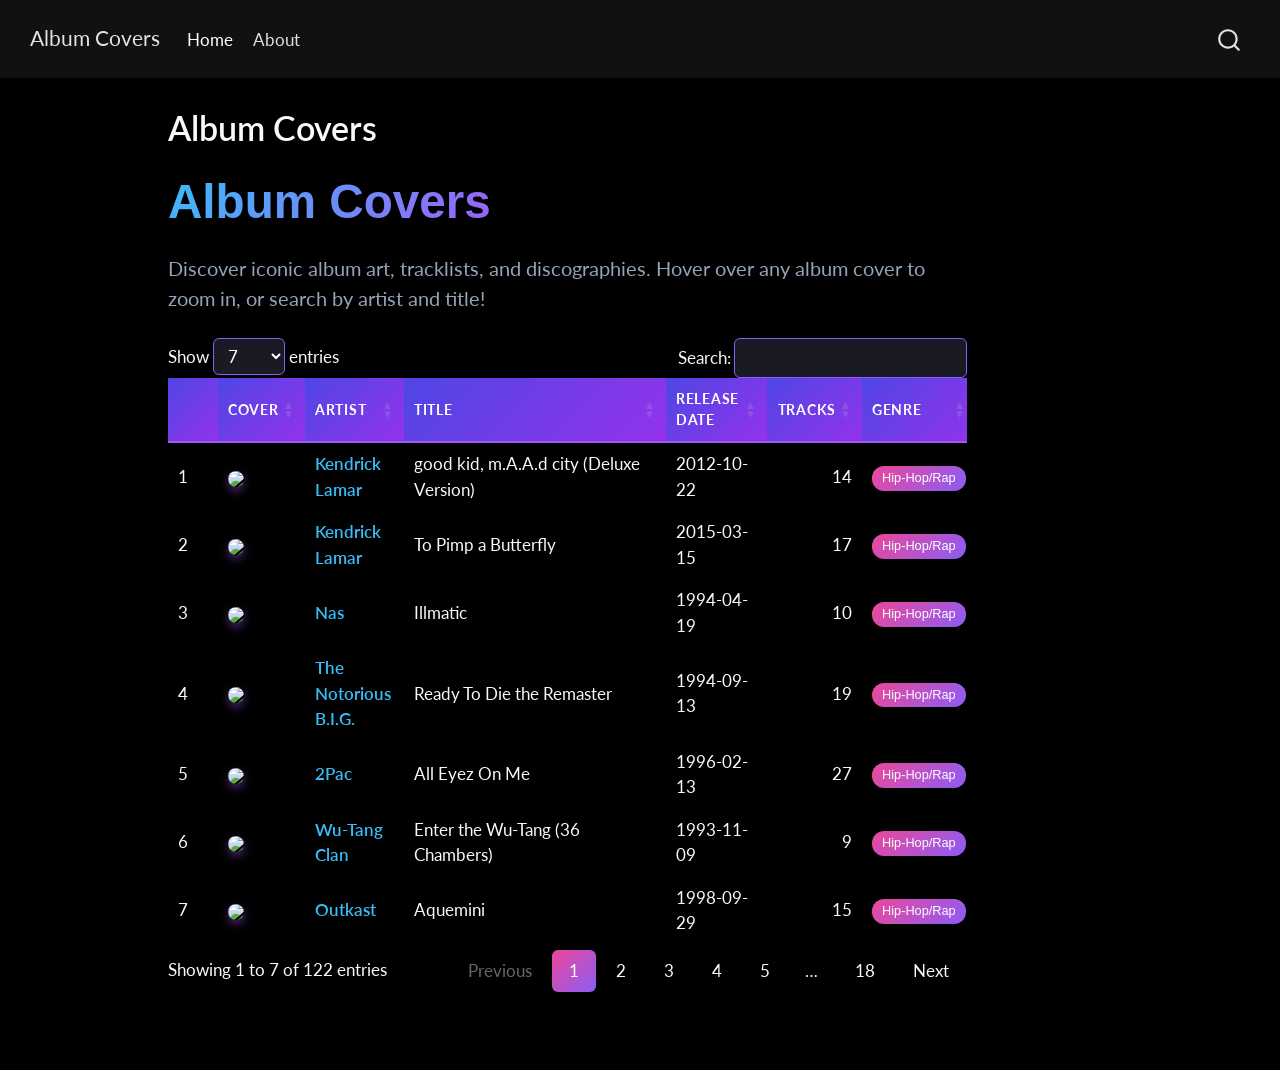
==== commit a559dcfd: "Built site for gh-pages" ====
--- a/index.html
+++ b/index.html
@@ -7,7 +7,7 @@
 <meta name="viewport" content="width=device-width, initial-scale=1.0, user-scalable=yes">
 
 
-<title>Albums – website</title>
+<title>Album Covers</title>
 <style>
 /* Default styles provided by pandoc.
 ** See https://pandoc.org/MANUAL.html#variables-for-html for config info.
@@ -96,7 +96,7 @@
       <div class="navbar-container container-fluid">
       <div class="navbar-brand-container mx-auto">
     <a class="navbar-brand" href="./index.html">
-    <span class="navbar-title">website</span>
+    <span class="navbar-title">Album Covers</span>
     </a>
   </div>
             <div id="quarto-search" class="" title="Search"></div>
@@ -132,7 +132,7 @@
 
 <header id="title-block-header" class="quarto-title-block default">
 <div class="quarto-title">
-<h1 class="title">Albums</h1>
+<h1 class="title">Album Covers</h1>
 </div>
 
 
@@ -149,11 +149,16 @@
 </header>
 
 
-<p>Explore the album collection below. You can search, sort by release date or track count, and browse interactively:</p>
+<div class="hero-title">
+<p>Album Covers</p>
+</div>
+<div class="hero-sub">
+<p>Discover iconic album art, tracklists, and discographies. Hover over any album cover to zoom in, or search by artist and title!</p>
+</div>
 <div class="cell">
 <div class="cell-output-display">
-<div class="datatables html-widget html-fill-item" id="htmlwidget-dc3738677827eb30fe36" style="width:100%;height:auto;"></div>
-<script type="application/json" data-for="htmlwidget-dc3738677827eb30fe36">{"x":{"filter":"none","vertical":false,"data":[["1","2","3","4","5","6","7","8","9","10","11","12","13","14","15","16","17","18","19","20","21","22","23","24","25","26","27","28","29","30","31","32","33","34","35","36","37","38","39","40","41","42","43","44","45","46","47","48","49","50","51","52","53","54","55","56","57","58","59","60","61","62","63","64","65","66","67","68","69","70","71","72","73","74","75","76","77","78","79","80","81","82","83","84","85","86","87","88","89","90","91","92","93","94","95","96","97","98","99","100","101","102","103","104","105","106","107","108","109","110","111","112","113","114","115","116","117","118","119","120","121","122"],["<img src=\"https://is1-ssl.mzstatic.com/image/thumb/Music122/v4/36/86/ec/3686ec99-dec4-0a01-8b74-2d8a9a0263a7/12UMGIM52988.rgb.jpg/100x100bb.jpg\" width=\"60\" style=\"border-radius: 8px; box-shadow: 0 4px 10px rgba(168, 85, 247, 0.45);\">","<img src=\"https://is1-ssl.mzstatic.com/image/thumb/Music112/v4/b5/a6/91/b5a69171-5232-3d5b-9c15-8963802f83dd/15UMGIM15814.rgb.jpg/100x100bb.jpg\" width=\"60\" style=\"border-radius: 8px; box-shadow: 0 4px 10px rgba(168, 85, 247, 0.45);\">","<img src=\"https://is1-ssl.mzstatic.com/image/thumb/Music125/v4/b9/eb/cc/b9ebccbc-5ba4-2cdb-5332-b065739abd9a/886444567619.jpg/100x100bb.jpg\" width=\"60\" style=\"border-radius: 8px; box-shadow: 0 4px 10px rgba(168, 85, 247, 0.45);\">","<img src=\"https://is1-ssl.mzstatic.com/image/thumb/Music221/v4/f8/6a/3d/f86a3db0-d518-cd49-c0c9-25e767ae0a6d/075679456861.jpg/100x100bb.jpg\" width=\"60\" style=\"border-radius: 8px; box-shadow: 0 4px 10px rgba(168, 85, 247, 0.45);\">","<img src=\"https://is1-ssl.mzstatic.com/image/thumb/Music115/v4/55/e5/7c/55e57cf2-8325-a088-7d54-3aeedad1143f/21UM1IM16263.rgb.jpg/100x100bb.jpg\" width=\"60\" style=\"border-radius: 8px; box-shadow: 0 4px 10px rgba(168, 85, 247, 0.45);\">","<img src=\"https://is1-ssl.mzstatic.com/image/thumb/Music221/v4/8c/20/1f/8c201f03-7617-2d8b-3d8d-e0ba2d55041b/196872123784.jpg/100x100bb.jpg\" width=\"60\" style=\"border-radius: 8px; box-shadow: 0 4px 10px rgba(168, 85, 247, 0.45);\">","<img src=\"https://is1-ssl.mzstatic.com/image/thumb/Music115/v4/0e/48/dd/0e48dd9a-07c9-46de-a838-b4ddb4e508a7/886448814191.jpg/100x100bb.jpg\" width=\"60\" style=\"border-radius: 8px; box-shadow: 0 4px 10px rgba(168, 85, 247, 0.45);\">","<img src=\"https://is1-ssl.mzstatic.com/image/thumb/Music125/v4/09/6b/55/096b55c4-ee8f-23bd-df8f-0ca0821f3028/886446727189.jpg/100x100bb.jpg\" width=\"60\" style=\"border-radius: 8px; box-shadow: 0 4px 10px rgba(168, 85, 247, 0.45);\">","<img src=\"https://is1-ssl.mzstatic.com/image/thumb/Music118/v4/15/05/09/15050911-a2f1-9ebc-0d16-6e8faad1cf80/00602567924326.rgb.jpg/100x100bb.jpg\" width=\"60\" style=\"border-radius: 8px; box-shadow: 0 4px 10px rgba(168, 85, 247, 0.45);\">","<img src=\"https://is1-ssl.mzstatic.com/image/thumb/Music124/v4/19/c0/e3/19c0e3b6-4c2f-17ee-2a4a-6e2208de8aa6/00857366006951.rgb.jpg/100x100bb.jpg\" width=\"60\" style=\"border-radius: 8px; box-shadow: 0 4px 10px rgba(168, 85, 247, 0.45);\">","<img src=\"https://is1-ssl.mzstatic.com/image/thumb/Music128/v4/ea/ac/03/eaac03e5-8e9d-847e-d5b9-af7dee6a970b/00606949063221.rgb.jpg/100x100bb.jpg\" width=\"60\" style=\"border-radius: 8px; box-shadow: 0 4px 10px rgba(168, 85, 247, 0.45);\">","<img src=\"https://is1-ssl.mzstatic.com/image/thumb/Music118/v4/27/6b/4c/276b4c69-99cb-6209-2fd8-3edd17ccfd06/00602517641228.rgb.jpg/100x100bb.jpg\" width=\"60\" style=\"border-radius: 8px; box-shadow: 0 4px 10px rgba(168, 85, 247, 0.45);\">","<img src=\"https://is1-ssl.mzstatic.com/image/thumb/Music113/v4/4c/b1/32/4cb13290-7d01-1949-57e9-a8a1874e60a2/19UMGIM79184.rgb.jpg/100x100bb.jpg\" width=\"60\" style=\"border-radius: 8px; box-shadow: 0 4px 10px rgba(168, 85, 247, 0.45);\">","<img src=\"https://is1-ssl.mzstatic.com/image/thumb/Music125/v4/e7/49/8f/e7498f65-df8f-bead-d6e3-2a8d4d642a79/886447235317.jpg/100x100bb.jpg\" width=\"60\" style=\"border-radius: 8px; box-shadow: 0 4px 10px rgba(168, 85, 247, 0.45);\">","<img src=\"https://is1-ssl.mzstatic.com/image/thumb/Music112/v4/6e/56/af/6e56af83-bdff-56c2-7c6a-b30cd0d356ce/06UMGIM08757.rgb.jpg/100x100bb.jpg\" width=\"60\" style=\"border-radius: 8px; box-shadow: 0 4px 10px rgba(168, 85, 247, 0.45);\">","<img src=\"https://is1-ssl.mzstatic.com/image/thumb/Music114/v4/d0/4a/a2/d04aa204-3210-0ef9-6bac-cbb0905fc467/074643190329.jpg/100x100bb.jpg\" width=\"60\" style=\"border-radius: 8px; box-shadow: 0 4px 10px rgba(168, 85, 247, 0.45);\">","<img src=\"https://is1-ssl.mzstatic.com/image/thumb/Music125/v4/d3/44/7d/d3447d43-bb3e-477a-6de6-f27f616b0824/074643243223.jpg/100x100bb.jpg\" width=\"60\" style=\"border-radius: 8px; box-shadow: 0 4px 10px rgba(168, 85, 247, 0.45);\">","<img src=\"https://is1-ssl.mzstatic.com/image/thumb/Music115/v4/0a/02/f7/0a02f7a1-ca2a-c0d7-7192-50314971721f/884977157031.jpg/100x100bb.jpg\" width=\"60\" style=\"border-radius: 8px; box-shadow: 0 4px 10px rgba(168, 85, 247, 0.45);\">","<img src=\"https://is1-ssl.mzstatic.com/image/thumb/Music124/v4/b3/13/4e/b3134ed3-a05d-d3b2-8f96-8cddd067aa32/884977798753.jpg/100x100bb.jpg\" width=\"60\" style=\"border-radius: 8px; box-shadow: 0 4px 10px rgba(168, 85, 247, 0.45);\">","<img src=\"https://is1-ssl.mzstatic.com/image/thumb/Music125/v4/ac/29/8f/ac298fbd-fa23-e8de-09d7-dec9c977f912/074643685429.jpg/100x100bb.jpg\" width=\"60\" style=\"border-radius: 8px; box-shadow: 0 4px 10px rgba(168, 85, 247, 0.45);\">","<img src=\"https://is1-ssl.mzstatic.com/image/thumb/Music115/v4/57/95/02/579502c3-7395-83a8-625f-8fe500df18b4/886447309216.jpg/100x100bb.jpg\" width=\"60\" style=\"border-radius: 8px; box-shadow: 0 4px 10px rgba(168, 85, 247, 0.45);\">","<img src=\"https://is1-ssl.mzstatic.com/image/thumb/Music114/v4/76/2d/e5/762de50e-0967-4d24-c4da-752164312cd2/074643835824.jpg/100x100bb.jpg\" width=\"60\" style=\"border-radius: 8px; box-shadow: 0 4px 10px rgba(168, 85, 247, 0.45);\">","<img src=\"https://is1-ssl.mzstatic.com/image/thumb/Music115/v4/32/72/68/327268ba-b9dd-b322-2a16-bdd0212df48c/074643865326.jpg/100x100bb.jpg\" width=\"60\" style=\"border-radius: 8px; box-shadow: 0 4px 10px rgba(168, 85, 247, 0.45);\">","<img src=\"https://is1-ssl.mzstatic.com/image/thumb/Features124/v4/75/3e/0a/753e0a5e-888d-fca1-2e62-e4916c3cfc01/dj.jmpfisia.jpg/100x100bb.jpg\" width=\"60\" style=\"border-radius: 8px; box-shadow: 0 4px 10px rgba(168, 85, 247, 0.45);\">","<img src=\"https://is1-ssl.mzstatic.com/image/thumb/Features/v4/85/e8/38/85e838f4-bc99-e365-3088-abfcefd2cdcd/dj.tpgeqloc.jpg/100x100bb.jpg\" width=\"60\" style=\"border-radius: 8px; box-shadow: 0 4px 10px rgba(168, 85, 247, 0.45);\">","<img src=\"https://is1-ssl.mzstatic.com/image/thumb/Music123/v4/f7/df/f3/f7dff33c-90d8-7e3e-9af5-2f443742a0e4/886446720005.jpg/100x100bb.jpg\" width=\"60\" style=\"border-radius: 8px; box-shadow: 0 4px 10px rgba(168, 85, 247, 0.45);\">","<img src=\"https://is1-ssl.mzstatic.com/image/thumb/Music124/v4/bf/42/60/bf42601d-baf5-8e50-0784-28bc65aa9b80/074644099928.jpg/100x100bb.jpg\" width=\"60\" style=\"border-radius: 8px; box-shadow: 0 4px 10px rgba(168, 85, 247, 0.45);\">","<img src=\"https://is1-ssl.mzstatic.com/image/thumb/Music118/v4/e8/8c/82/e88c82d7-8b6b-8b3d-37c5-bacea31d4dba/074646382226.jpg/100x100bb.jpg\" width=\"60\" style=\"border-radius: 8px; box-shadow: 0 4px 10px rgba(168, 85, 247, 0.45);\">","<img src=\"https://is1-ssl.mzstatic.com/image/thumb/Music124/v4/3b/4f/7f/3b4f7f6e-c5cd-0fb7-0e58-a7dc8b760c5b/074645300122.jpg/100x100bb.jpg\" width=\"60\" style=\"border-radius: 8px; box-shadow: 0 4px 10px rgba(168, 85, 247, 0.45);\">","<img src=\"https://is1-ssl.mzstatic.com/image/thumb/Music114/v4/59/6c/26/596c2606-e279-5349-ac55-9215ebe08b74/074645300023.jpg/100x100bb.jpg\" width=\"60\" style=\"border-radius: 8px; box-shadow: 0 4px 10px rgba(168, 85, 247, 0.45);\">","<img src=\"https://is1-ssl.mzstatic.com/image/thumb/Music128/v4/8c/d6/b9/8cd6b997-ac5e-6ebd-b920-e6cf3cf09339/886446720067.jpg/100x100bb.jpg\" width=\"60\" style=\"border-radius: 8px; box-shadow: 0 4px 10px rgba(168, 85, 247, 0.45);\">","<img src=\"https://is1-ssl.mzstatic.com/image/thumb/Music118/v4/73/a9/1b/73a91b22-4d79-000f-c8cf-ce720d05c8d8/074646873021.jpg/100x100bb.jpg\" width=\"60\" style=\"border-radius: 8px; box-shadow: 0 4px 10px rgba(168, 85, 247, 0.45);\">","<img src=\"https://is1-ssl.mzstatic.com/image/thumb/Music113/v4/ca/af/44/caaf44ea-796d-9bc9-7563-1dd2b630e762/886447781821.jpg/100x100bb.jpg\" width=\"60\" style=\"border-radius: 8px; box-shadow: 0 4px 10px rgba(168, 85, 247, 0.45);\">","<img src=\"https://is1-ssl.mzstatic.com/image/thumb/Music128/v4/48/d1/f9/48d1f998-561b-077e-56f8-1ed1d56aeaff/886446719849.jpg/100x100bb.jpg\" width=\"60\" style=\"border-radius: 8px; box-shadow: 0 4px 10px rgba(168, 85, 247, 0.45);\">","<img src=\"https://is1-ssl.mzstatic.com/image/thumb/Music125/v4/b2/fd/8e/b2fd8ec2-3494-fd9a-b7ad-aacaacea8cde/886447315088.jpg/100x100bb.jpg\" width=\"60\" style=\"border-radius: 8px; box-shadow: 0 4px 10px rgba(168, 85, 247, 0.45);\">","<img src=\"https://is1-ssl.mzstatic.com/image/thumb/Music128/v4/25/75/59/257559d8-f9bc-ab0c-c8c8-391d35eeb994/886447041109.jpg/100x100bb.jpg\" width=\"60\" style=\"border-radius: 8px; box-shadow: 0 4px 10px rgba(168, 85, 247, 0.45);\">","<img src=\"https://is1-ssl.mzstatic.com/image/thumb/Music114/v4/9a/b9/db/9ab9db43-344e-fc31-46b1-a0f2691bc922/074646748428.jpg/100x100bb.jpg\" width=\"60\" style=\"border-radius: 8px; box-shadow: 0 4px 10px rgba(168, 85, 247, 0.45);\">","<img src=\"https://is1-ssl.mzstatic.com/image/thumb/Music115/v4/bc/2b/f0/bc2bf0f0-350f-0f3e-5ff0-cf8f5f860739/886447182413.jpg/100x100bb.jpg\" width=\"60\" style=\"border-radius: 8px; box-shadow: 0 4px 10px rgba(168, 85, 247, 0.45);\">","<img src=\"https://is1-ssl.mzstatic.com/image/thumb/Music118/v4/17/36/63/1736631b-fea3-76bb-1c2d-d267193f69bb/886446719979.jpg/100x100bb.jpg\" width=\"60\" style=\"border-radius: 8px; box-shadow: 0 4px 10px rgba(168, 85, 247, 0.45);\">","<img src=\"https://is1-ssl.mzstatic.com/image/thumb/Music128/v4/05/77/e2/0577e295-2336-c2b3-989c-e707507c4895/886444422666.jpg/100x100bb.jpg\" width=\"60\" style=\"border-radius: 8px; box-shadow: 0 4px 10px rgba(168, 85, 247, 0.45);\">","<img src=\"https://is1-ssl.mzstatic.com/image/thumb/Music115/v4/54/a8/39/54a83963-2377-feb3-081c-cbc38474b665/886447308295.jpg/100x100bb.jpg\" width=\"60\" style=\"border-radius: 8px; box-shadow: 0 4px 10px rgba(168, 85, 247, 0.45);\">","<img src=\"https://is1-ssl.mzstatic.com/image/thumb/Music113/v4/64/64/6f/64646ffb-8b4c-b6d1-19ed-b263c9508cd9/886447801598.jpg/100x100bb.jpg\" width=\"60\" style=\"border-radius: 8px; box-shadow: 0 4px 10px rgba(168, 85, 247, 0.45);\">","<img src=\"https://is1-ssl.mzstatic.com/image/thumb/Music124/v4/9e/8a/55/9e8a55f7-a372-dd94-e637-e54088e57559/mzi.zjcvknck.jpg/100x100bb.jpg\" width=\"60\" style=\"border-radius: 8px; box-shadow: 0 4px 10px rgba(168, 85, 247, 0.45);\">","<img src=\"https://is1-ssl.mzstatic.com/image/thumb/Music128/v4/f7/39/e9/f739e932-abf9-d67d-c15b-0036e44b57d2/886446719764.jpg/100x100bb.jpg\" width=\"60\" style=\"border-radius: 8px; box-shadow: 0 4px 10px rgba(168, 85, 247, 0.45);\">","<img src=\"https://is1-ssl.mzstatic.com/image/thumb/Music128/v4/fd/15/62/fd156243-6fe9-d620-fcb8-b30804773dce/886446742502.jpg/100x100bb.jpg\" width=\"60\" style=\"border-radius: 8px; box-shadow: 0 4px 10px rgba(168, 85, 247, 0.45);\">","<img src=\"https://is1-ssl.mzstatic.com/image/thumb/Music3/v4/a6/a6/53/a6a65331-d20b-53b5-766a-0c79c78f1e73/886445412307.jpg/100x100bb.jpg\" width=\"60\" style=\"border-radius: 8px; box-shadow: 0 4px 10px rgba(168, 85, 247, 0.45);\">","<img src=\"https://is1-ssl.mzstatic.com/image/thumb/Music124/v4/6d/2b/f9/6d2bf9a9-518f-784f-d05c-bf27e85661f3/886446004495.jpg/100x100bb.jpg\" width=\"60\" style=\"border-radius: 8px; box-shadow: 0 4px 10px rgba(168, 85, 247, 0.45);\">","<img src=\"https://is1-ssl.mzstatic.com/image/thumb/Music123/v4/f8/38/42/f83842e6-00e6-9ed2-a49a-c29113c171d5/886447801444.jpg/100x100bb.jpg\" width=\"60\" style=\"border-radius: 8px; box-shadow: 0 4px 10px rgba(168, 85, 247, 0.45);\">","<img src=\"https://is1-ssl.mzstatic.com/image/thumb/Music113/v4/6e/39/61/6e396130-46cc-d1ac-c9ca-286557a36c84/886447800867.jpg/100x100bb.jpg\" width=\"60\" style=\"border-radius: 8px; box-shadow: 0 4px 10px rgba(168, 85, 247, 0.45);\">","<img src=\"https://is1-ssl.mzstatic.com/image/thumb/Music122/v4/24/fc/42/24fc425f-a8ea-ddef-f9a0-c3f3595b1b86/888880885081.jpg/100x100bb.jpg\" width=\"60\" style=\"border-radius: 8px; box-shadow: 0 4px 10px rgba(168, 85, 247, 0.45);\">","<img src=\"https://is1-ssl.mzstatic.com/image/thumb/Music123/v4/27/cb/52/27cb52ec-04cc-0226-56f7-0e613079c19c/886447800966.jpg/100x100bb.jpg\" width=\"60\" style=\"border-radius: 8px; box-shadow: 0 4px 10px rgba(168, 85, 247, 0.45);\">","<img src=\"https://is1-ssl.mzstatic.com/image/thumb/Music123/v4/6f/da/5d/6fda5d7c-f947-bca3-3c31-0e0b96c42847/886448157632.jpg/100x100bb.jpg\" width=\"60\" style=\"border-radius: 8px; box-shadow: 0 4px 10px rgba(168, 85, 247, 0.45);\">","<img src=\"https://is1-ssl.mzstatic.com/image/thumb/Music123/v4/bd/b1/9d/bdb19d38-cb93-74f9-41ea-ab51bfb53dbc/886447801796.jpg/100x100bb.jpg\" width=\"60\" style=\"border-radius: 8px; box-shadow: 0 4px 10px rgba(168, 85, 247, 0.45);\">","<img src=\"https://is1-ssl.mzstatic.com/image/thumb/Music128/v4/a8/96/72/a89672a8-fd6f-4fee-0713-a27695f0de60/884977737349.jpg/100x100bb.jpg\" width=\"60\" style=\"border-radius: 8px; box-shadow: 0 4px 10px rgba(168, 85, 247, 0.45);\">","<img src=\"https://is1-ssl.mzstatic.com/image/thumb/Music123/v4/e5/5d/1a/e55d1a51-df72-643e-d071-a95877ba1013/886447896624.jpg/100x100bb.jpg\" width=\"60\" style=\"border-radius: 8px; box-shadow: 0 4px 10px rgba(168, 85, 247, 0.45);\">","<img src=\"https://is1-ssl.mzstatic.com/image/thumb/Features115/v4/08/4a/41/084a4180-472c-476b-78f1-ae23e8ccb236/dj.zcromhpc.jpg/100x100bb.jpg\" width=\"60\" style=\"border-radius: 8px; box-shadow: 0 4px 10px rgba(168, 85, 247, 0.45);\">","<img src=\"https://is1-ssl.mzstatic.com/image/thumb/Music122/v4/c3/e9/64/c3e964d7-528c-8b7e-1327-7a429a2d44e3/196589152794.jpg/100x100bb.jpg\" width=\"60\" style=\"border-radius: 8px; box-shadow: 0 4px 10px rgba(168, 85, 247, 0.45);\">","<img src=\"https://is1-ssl.mzstatic.com/image/thumb/Music118/v4/55/61/a4/5561a4e0-9c02-5699-8d9c-756939e7194c/886446843957.jpg/100x100bb.jpg\" width=\"60\" style=\"border-radius: 8px; box-shadow: 0 4px 10px rgba(168, 85, 247, 0.45);\">","<img src=\"https://is1-ssl.mzstatic.com/image/thumb/Music118/v4/da/7f/2c/da7f2c73-e08c-f423-686f-60895f19324e/888880433435.jpg/100x100bb.jpg\" width=\"60\" style=\"border-radius: 8px; box-shadow: 0 4px 10px rgba(168, 85, 247, 0.45);\">","<img src=\"https://is1-ssl.mzstatic.com/image/thumb/Features/v4/74/01/ba/7401baf0-1e1c-b431-469f-9c5de533ccf3/dj.hqybfkku.jpg/100x100bb.jpg\" width=\"60\" style=\"border-radius: 8px; box-shadow: 0 4px 10px rgba(168, 85, 247, 0.45);\">","<img src=\"https://is1-ssl.mzstatic.com/image/thumb/Music114/v4/e5/22/16/e52216a6-5bdd-6f2d-6e46-aa48054d3957/mzi.nrrejozz.jpg/100x100bb.jpg\" width=\"60\" style=\"border-radius: 8px; box-shadow: 0 4px 10px rgba(168, 85, 247, 0.45);\">","<img src=\"https://is1-ssl.mzstatic.com/image/thumb/Music128/v4/16/43/fb/1643fb61-e028-e3b9-b88b-12fbd58be2fe/886446719986.jpg/100x100bb.jpg\" width=\"60\" style=\"border-radius: 8px; box-shadow: 0 4px 10px rgba(168, 85, 247, 0.45);\">","<img src=\"https://is1-ssl.mzstatic.com/image/thumb/Music4/v4/f9/25/21/f92521d9-58c1-d860-7606-0bc6fcc66db5/884977407693.jpg/100x100bb.jpg\" width=\"60\" style=\"border-radius: 8px; box-shadow: 0 4px 10px rgba(168, 85, 247, 0.45);\">","<img src=\"https://is1-ssl.mzstatic.com/image/thumb/Music123/v4/41/63/b8/4163b874-f8b5-eddc-6be6-f1b2df44e193/886447801383.jpg/100x100bb.jpg\" width=\"60\" style=\"border-radius: 8px; box-shadow: 0 4px 10px rgba(168, 85, 247, 0.45);\">","<img src=\"https://is1-ssl.mzstatic.com/image/thumb/Music114/v4/81/b6/e9/81b6e9b7-80d1-f4bb-e133-0931c980a730/886448225331.jpg/100x100bb.jpg\" width=\"60\" style=\"border-radius: 8px; box-shadow: 0 4px 10px rgba(168, 85, 247, 0.45);\">","<img src=\"https://is1-ssl.mzstatic.com/image/thumb/Music118/v4/a0/64/15/a06415c0-eb8d-027d-0415-9e247ed2fcc9/884977772814.jpg/100x100bb.jpg\" width=\"60\" style=\"border-radius: 8px; box-shadow: 0 4px 10px rgba(168, 85, 247, 0.45);\">","<img src=\"https://is1-ssl.mzstatic.com/image/thumb/Music123/v4/c4/30/5c/c4305c86-cb4e-b0f6-087d-371f34ff9348/886447917466.jpg/100x100bb.jpg\" width=\"60\" style=\"border-radius: 8px; box-shadow: 0 4px 10px rgba(168, 85, 247, 0.45);\">","<img src=\"https://is1-ssl.mzstatic.com/image/thumb/Music125/v4/57/2b/96/572b96d8-25b0-a64c-f2c5-72c6bb57f17d/886447140444.jpg/100x100bb.jpg\" width=\"60\" style=\"border-radius: 8px; box-shadow: 0 4px 10px rgba(168, 85, 247, 0.45);\">","<img src=\"https://is1-ssl.mzstatic.com/image/thumb/Music113/v4/36/2b/8e/362b8e70-1238-3198-46d9-fc9f93f37d50/886448215332.jpg/100x100bb.jpg\" width=\"60\" style=\"border-radius: 8px; box-shadow: 0 4px 10px rgba(168, 85, 247, 0.45);\">","<img src=\"https://is1-ssl.mzstatic.com/image/thumb/Music113/v4/eb/e1/3e/ebe13ef8-2c72-6cd6-8c3a-daf0e08ddceb/886443344778.jpg/100x100bb.jpg\" width=\"60\" style=\"border-radius: 8px; box-shadow: 0 4px 10px rgba(168, 85, 247, 0.45);\">","<img src=\"https://is1-ssl.mzstatic.com/image/thumb/Music118/v4/34/32/2a/34322aa2-39ef-50cd-224b-50859046e04a/886446719993.jpg/100x100bb.jpg\" width=\"60\" style=\"border-radius: 8px; box-shadow: 0 4px 10px rgba(168, 85, 247, 0.45);\">","<img src=\"https://is1-ssl.mzstatic.com/image/thumb/Music115/v4/93/27/9e/93279e05-c7c8-dd4c-514c-9b245171c5a9/886444329491.jpg/100x100bb.jpg\" width=\"60\" style=\"border-radius: 8px; box-shadow: 0 4px 10px rgba(168, 85, 247, 0.45);\">","<img src=\"https://is1-ssl.mzstatic.com/image/thumb/Music113/v4/57/f1/40/57f140f3-31d2-1fe7-d84f-99c9ae42a9a5/886447781722.jpg/100x100bb.jpg\" width=\"60\" style=\"border-radius: 8px; box-shadow: 0 4px 10px rgba(168, 85, 247, 0.45);\">","<img src=\"https://is1-ssl.mzstatic.com/image/thumb/Music/v4/3b/62/ef/3b62ef60-08ad-6a83-7268-1448d91ab610/886444471220.jpg/100x100bb.jpg\" width=\"60\" style=\"border-radius: 8px; box-shadow: 0 4px 10px rgba(168, 85, 247, 0.45);\">","<img src=\"https://is1-ssl.mzstatic.com/image/thumb/Music4/v4/04/64/84/0464846c-a00d-dcc2-d0f9-60d37765fce0/886444840705.jpg/100x100bb.jpg\" width=\"60\" style=\"border-radius: 8px; box-shadow: 0 4px 10px rgba(168, 85, 247, 0.45);\">","<img src=\"https://is1-ssl.mzstatic.com/image/thumb/Music126/v4/a6/af/41/a6af41ed-4b4a-b638-834c-26ab3c035d24/886446014920.jpg/100x100bb.jpg\" width=\"60\" style=\"border-radius: 8px; box-shadow: 0 4px 10px rgba(168, 85, 247, 0.45);\">","<img src=\"https://is1-ssl.mzstatic.com/image/thumb/Music114/v4/d3/cc/8e/d3cc8e87-31e3-eddf-496b-1776c51ad018/195497293575.jpg/100x100bb.jpg\" width=\"60\" style=\"border-radius: 8px; box-shadow: 0 4px 10px rgba(168, 85, 247, 0.45);\">","<img src=\"https://is1-ssl.mzstatic.com/image/thumb/Music128/v4/38/1b/b6/381bb6f1-d410-8e34-94ec-b7d736ba366d/886447429891.jpg/100x100bb.jpg\" width=\"60\" style=\"border-radius: 8px; box-shadow: 0 4px 10px rgba(168, 85, 247, 0.45);\">","<img src=\"https://is1-ssl.mzstatic.com/image/thumb/Music126/v4/cd/89/73/cd897323-4c1b-a99f-319c-88c69df3ca26/196871050661.jpg/100x100bb.jpg\" width=\"60\" style=\"border-radius: 8px; box-shadow: 0 4px 10px rgba(168, 85, 247, 0.45);\">","<img src=\"https://is1-ssl.mzstatic.com/image/thumb/Music118/v4/63/76/86/6376864c-eee4-14f2-ad64-28c1b5aab8e9/886447357644.jpg/100x100bb.jpg\" width=\"60\" style=\"border-radius: 8px; box-shadow: 0 4px 10px rgba(168, 85, 247, 0.45);\">","<img src=\"https://is1-ssl.mzstatic.com/image/thumb/Music114/v4/d9/b7/ee/d9b7ee80-6b6c-ee3d-6917-d7efdfce78f5/886447514948.jpg/100x100bb.jpg\" width=\"60\" style=\"border-radius: 8px; box-shadow: 0 4px 10px rgba(168, 85, 247, 0.45);\">","<img src=\"https://is1-ssl.mzstatic.com/image/thumb/Music113/v4/13/3c/11/133c11eb-d67e-79a1-c478-36f97f80f4c4/886447589977.jpg/100x100bb.jpg\" width=\"60\" style=\"border-radius: 8px; box-shadow: 0 4px 10px rgba(168, 85, 247, 0.45);\">","<img src=\"https://is1-ssl.mzstatic.com/image/thumb/Music113/v4/7c/43/be/7c43be03-0714-6f3e-e2e5-b29180b3277e/886447850190.jpg/100x100bb.jpg\" width=\"60\" style=\"border-radius: 8px; box-shadow: 0 4px 10px rgba(168, 85, 247, 0.45);\">","<img src=\"https://is1-ssl.mzstatic.com/image/thumb/Music113/v4/a4/ca/24/a4ca24ab-c77c-c088-f769-7685a0b8a046/886447562147.jpg/100x100bb.jpg\" width=\"60\" style=\"border-radius: 8px; box-shadow: 0 4px 10px rgba(168, 85, 247, 0.45);\">","<img src=\"https://is1-ssl.mzstatic.com/image/thumb/Music113/v4/c8/59/43/c859430f-1cbf-6ec1-2e5b-15dbff4aceff/886447801093.jpg/100x100bb.jpg\" width=\"60\" style=\"border-radius: 8px; box-shadow: 0 4px 10px rgba(168, 85, 247, 0.45);\">","<img src=\"https://is1-ssl.mzstatic.com/image/thumb/Music124/v4/17/60/36/176036d2-fada-4b9a-6ae4-467b400f868b/886447810941.jpg/100x100bb.jpg\" width=\"60\" style=\"border-radius: 8px; box-shadow: 0 4px 10px rgba(168, 85, 247, 0.45);\">","<img src=\"https://is1-ssl.mzstatic.com/image/thumb/Music113/v4/b0/15/e4/b015e462-bb00-68b7-d7a0-1a62f54652a6/886447850213.jpg/100x100bb.jpg\" width=\"60\" style=\"border-radius: 8px; box-shadow: 0 4px 10px rgba(168, 85, 247, 0.45);\">","<img src=\"https://is1-ssl.mzstatic.com/image/thumb/Music113/v4/de/36/26/de3626b3-b1ed-6184-c5d6-d0734be44e48/886447850206.jpg/100x100bb.jpg\" width=\"60\" style=\"border-radius: 8px; box-shadow: 0 4px 10px rgba(168, 85, 247, 0.45);\">","<img src=\"https://is1-ssl.mzstatic.com/image/thumb/Music115/v4/6e/63/e1/6e63e12b-f191-1ac9-426f-30235328f595/886447928479.jpg/100x100bb.jpg\" width=\"60\" style=\"border-radius: 8px; box-shadow: 0 4px 10px rgba(168, 85, 247, 0.45);\">","<img src=\"https://is1-ssl.mzstatic.com/image/thumb/Music113/v4/78/c7/49/78c749bb-5441-b85d-d583-d59abdea5f43/886448407812.jpg/100x100bb.jpg\" width=\"60\" style=\"border-radius: 8px; box-shadow: 0 4px 10px rgba(168, 85, 247, 0.45);\">","<img src=\"https://is1-ssl.mzstatic.com/image/thumb/Music124/v4/52/f3/52/52f3522b-9a0b-0de9-c014-11911345879e/886448581307.jpg/100x100bb.jpg\" width=\"60\" style=\"border-radius: 8px; box-shadow: 0 4px 10px rgba(168, 85, 247, 0.45);\">","<img src=\"https://is1-ssl.mzstatic.com/image/thumb/Music124/v4/fe/4d/a6/fe4da6a1-2e23-19fb-e74f-62e9598ab580/886448738381.jpg/100x100bb.jpg\" width=\"60\" style=\"border-radius: 8px; box-shadow: 0 4px 10px rgba(168, 85, 247, 0.45);\">","<img src=\"https://is1-ssl.mzstatic.com/image/thumb/Music124/v4/5f/d5/d1/5fd5d10c-4b65-c502-8011-6de7bc49786d/886449059232.jpg/100x100bb.jpg\" width=\"60\" style=\"border-radius: 8px; box-shadow: 0 4px 10px rgba(168, 85, 247, 0.45);\">","<img src=\"https://is1-ssl.mzstatic.com/image/thumb/Music115/v4/7d/8c/0c/7d8c0ce3-f1cf-26d3-cb30-a790baf3a026/886448711810.jpg/100x100bb.jpg\" width=\"60\" style=\"border-radius: 8px; box-shadow: 0 4px 10px rgba(168, 85, 247, 0.45);\">","<img src=\"https://is1-ssl.mzstatic.com/image/thumb/Music124/v4/11/b5/41/11b541f1-463a-5eb8-2ea5-80b719868173/886448694632.jpg/100x100bb.jpg\" width=\"60\" style=\"border-radius: 8px; box-shadow: 0 4px 10px rgba(168, 85, 247, 0.45);\">","<img src=\"https://is1-ssl.mzstatic.com/image/thumb/Music115/v4/e2/ed/3c/e2ed3c8e-1cd5-ae5f-341b-4cfbfe9b764d/21UMGIM46486.rgb.jpg/100x100bb.jpg\" width=\"60\" style=\"border-radius: 8px; box-shadow: 0 4px 10px rgba(168, 85, 247, 0.45);\">","<img src=\"https://is1-ssl.mzstatic.com/image/thumb/Music125/v4/bf/86/cd/bf86cd1f-b9e9-581d-1d92-de59daadcd40/21UM1IM16149.rgb.jpg/100x100bb.jpg\" width=\"60\" style=\"border-radius: 8px; box-shadow: 0 4px 10px rgba(168, 85, 247, 0.45);\">","<img src=\"https://is1-ssl.mzstatic.com/image/thumb/Music115/v4/c0/ff/00/c0ff004b-d81e-6ff3-5518-f767512f0797/886449517190.jpg/100x100bb.jpg\" width=\"60\" style=\"border-radius: 8px; box-shadow: 0 4px 10px rgba(168, 85, 247, 0.45);\">","<img src=\"https://is1-ssl.mzstatic.com/image/thumb/Music126/v4/27/ca/f7/27caf7c3-a639-83f6-ce7c-ea1fa387fb14/196589104045.jpg/100x100bb.jpg\" width=\"60\" style=\"border-radius: 8px; box-shadow: 0 4px 10px rgba(168, 85, 247, 0.45);\">","<img src=\"https://is1-ssl.mzstatic.com/image/thumb/Music112/v4/ea/bb/1b/eabb1b66-4007-6270-82fb-da7a94a30a15/196589231055.jpg/100x100bb.jpg\" width=\"60\" style=\"border-radius: 8px; box-shadow: 0 4px 10px rgba(168, 85, 247, 0.45);\">","<img src=\"https://is1-ssl.mzstatic.com/image/thumb/Music126/v4/18/05/bc/1805bc18-5e6a-04d2-6f32-5007e2eaf531/196871047814.jpg/100x100bb.jpg\" width=\"60\" style=\"border-radius: 8px; box-shadow: 0 4px 10px rgba(168, 85, 247, 0.45);\">","<img src=\"https://is1-ssl.mzstatic.com/image/thumb/Music116/v4/d9/ab/e0/d9abe0ec-8112-8f1d-df1d-3fe24af11b50/196871239974.jpg/100x100bb.jpg\" width=\"60\" style=\"border-radius: 8px; box-shadow: 0 4px 10px rgba(168, 85, 247, 0.45);\">","<img src=\"https://is1-ssl.mzstatic.com/image/thumb/Music116/v4/13/d1/2a/13d12aff-2ff6-5e62-f87c-a3fc5a672693/196871291590.jpg/100x100bb.jpg\" width=\"60\" style=\"border-radius: 8px; box-shadow: 0 4px 10px rgba(168, 85, 247, 0.45);\">","<img src=\"https://is1-ssl.mzstatic.com/image/thumb/Music126/v4/cd/73/6b/cd736bbf-5455-b6c8-a86a-f831e2e866b3/196589871770.jpg/100x100bb.jpg\" width=\"60\" style=\"border-radius: 8px; box-shadow: 0 4px 10px rgba(168, 85, 247, 0.45);\">","<img src=\"https://is1-ssl.mzstatic.com/image/thumb/Music116/v4/d4/70/2d/d4702de2-b6d9-0c1d-080c-596e89cd9013/196871558310.jpg/100x100bb.jpg\" width=\"60\" style=\"border-radius: 8px; box-shadow: 0 4px 10px rgba(168, 85, 247, 0.45);\">","<img src=\"https://is1-ssl.mzstatic.com/image/thumb/Music112/v4/8f/e3/ce/8fe3ce91-1bff-40a9-f993-bcec511154df/196871884921.jpg/100x100bb.jpg\" width=\"60\" style=\"border-radius: 8px; box-shadow: 0 4px 10px rgba(168, 85, 247, 0.45);\">","<img src=\"https://is1-ssl.mzstatic.com/image/thumb/Music211/v4/2a/f3/f8/2af3f838-224f-d35c-3c57-21fde09f34a9/196871825238.jpg/100x100bb.jpg\" width=\"60\" style=\"border-radius: 8px; box-shadow: 0 4px 10px rgba(168, 85, 247, 0.45);\">","<img src=\"https://is1-ssl.mzstatic.com/image/thumb/Music211/v4/cc/9f/ee/cc9feef6-5daf-9ec7-4c55-962729950b42/196871915830.jpg/100x100bb.jpg\" width=\"60\" style=\"border-radius: 8px; box-shadow: 0 4px 10px rgba(168, 85, 247, 0.45);\">","<img src=\"https://is1-ssl.mzstatic.com/image/thumb/Music211/v4/6c/1d/e5/6c1de58b-ed7d-0122-e77b-261bf26ed2a2/196871996853.jpg/100x100bb.jpg\" width=\"60\" style=\"border-radius: 8px; box-shadow: 0 4px 10px rgba(168, 85, 247, 0.45);\">","<img src=\"https://is1-ssl.mzstatic.com/image/thumb/Music221/v4/76/8b/2f/768b2f95-1923-188c-3706-b1a07a874a71/196872373202.jpg/100x100bb.jpg\" width=\"60\" style=\"border-radius: 8px; box-shadow: 0 4px 10px rgba(168, 85, 247, 0.45);\">","<img src=\"https://is1-ssl.mzstatic.com/image/thumb/Music211/v4/36/54/01/3654010f-d88d-36e6-780c-0a3e8efde269/196872425635.jpg/100x100bb.jpg\" width=\"60\" style=\"border-radius: 8px; box-shadow: 0 4px 10px rgba(168, 85, 247, 0.45);\">","<img src=\"https://is1-ssl.mzstatic.com/image/thumb/Music221/v4/3c/fe/53/3cfe5338-e3f1-326a-a46f-dafcb16d506f/196872754360.jpg/100x100bb.jpg\" width=\"60\" style=\"border-radius: 8px; box-shadow: 0 4px 10px rgba(168, 85, 247, 0.45);\">","<img src=\"https://is1-ssl.mzstatic.com/image/thumb/Music221/v4/fa/5f/6f/fa5f6f68-0304-cea7-2a92-d91d2dd22334/196873209920.jpg/100x100bb.jpg\" width=\"60\" style=\"border-radius: 8px; box-shadow: 0 4px 10px rgba(168, 85, 247, 0.45);\">","<img src=\"https://is1-ssl.mzstatic.com/image/thumb/Music211/v4/c5/6f/eb/c56feb9d-b333-a761-41ae-2dffe517eef2/196873001647.jpg/100x100bb.jpg\" width=\"60\" style=\"border-radius: 8px; box-shadow: 0 4px 10px rgba(168, 85, 247, 0.45);\">","<img src=\"https://is1-ssl.mzstatic.com/image/thumb/Music211/v4/d7/74/95/d7749586-07c4-dbc9-c328-622fe098b817/196873001661.jpg/100x100bb.jpg\" width=\"60\" style=\"border-radius: 8px; box-shadow: 0 4px 10px rgba(168, 85, 247, 0.45);\">","<img src=\"https://is1-ssl.mzstatic.com/image/thumb/Music211/v4/0c/a5/6f/0ca56fd5-a2e3-f317-464c-b1368a8f42c6/196873516677.jpg/100x100bb.jpg\" width=\"60\" style=\"border-radius: 8px; box-shadow: 0 4px 10px rgba(168, 85, 247, 0.45);\">","<img src=\"https://is1-ssl.mzstatic.com/image/thumb/Music221/v4/31/ba/ea/31baead0-be70-5d1f-7170-c5c3ee20b13e/054391226778.jpg/100x100bb.jpg\" width=\"60\" style=\"border-radius: 8px; box-shadow: 0 4px 10px rgba(168, 85, 247, 0.45);\">","<img src=\"https://is1-ssl.mzstatic.com/image/thumb/Music221/v4/a1/fd/db/a1fddb18-eb2f-fe8a-2463-4eedeb089b31/196873535890.jpg/100x100bb.jpg\" width=\"60\" style=\"border-radius: 8px; box-shadow: 0 4px 10px rgba(168, 85, 247, 0.45);\">","<img src=\"https://is1-ssl.mzstatic.com/image/thumb/Music221/v4/d6/fe/3d/d6fe3d00-46b5-0a47-10a4-958bef533db4/196873495354.jpg/100x100bb.jpg\" width=\"60\" style=\"border-radius: 8px; box-shadow: 0 4px 10px rgba(168, 85, 247, 0.45);\">","<img src=\"https://is1-ssl.mzstatic.com/image/thumb/Music211/v4/1a/a9/2b/1aa92bb3-f2ee-4f25-1bc9-ba252bd75be8/199806087862.jpg/100x100bb.jpg\" width=\"60\" style=\"border-radius: 8px; box-shadow: 0 4px 10px rgba(168, 85, 247, 0.45);\">","<img src=\"https://is1-ssl.mzstatic.com/image/thumb/Music211/v4/38/2f/5f/382f5f6e-f4f6-8a9f-84aa-7b9e133a18e1/196874063019.jpg/100x100bb.jpg\" width=\"60\" style=\"border-radius: 8px; box-shadow: 0 4px 10px rgba(168, 85, 247, 0.45);\">","<img src=\"https://is1-ssl.mzstatic.com/image/thumb/Music221/v4/28/8f/3b/288f3b79-2161-9023-213a-812619f474fb/8721416643422.png/100x100bb.jpg\" width=\"60\" style=\"border-radius: 8px; box-shadow: 0 4px 10px rgba(168, 85, 247, 0.45);\">"],["<span style=\"color: #38bdf8; font-weight: 600;\">Kendrick Lamar<\/span>","<span style=\"color: #38bdf8; font-weight: 600;\">Kendrick Lamar<\/span>","<span style=\"color: #38bdf8; font-weight: 600;\">Nas<\/span>","<span style=\"color: #38bdf8; font-weight: 600;\">The Notorious B.I.G.<\/span>","<span style=\"color: #38bdf8; font-weight: 600;\">2Pac<\/span>","<span style=\"color: #38bdf8; font-weight: 600;\">Wu-Tang Clan<\/span>","<span style=\"color: #38bdf8; font-weight: 600;\">Outkast<\/span>","<span style=\"color: #38bdf8; font-weight: 600;\">Lauryn Hill<\/span>","<span style=\"color: #38bdf8; font-weight: 600;\">Kanye West<\/span>","<span style=\"color: #38bdf8; font-weight: 600;\">JAŸ-Z<\/span>","<span style=\"color: #38bdf8; font-weight: 600;\">Eminem<\/span>","<span style=\"color: #38bdf8; font-weight: 600;\">Dr. Dre<\/span>","<span style=\"color: #38bdf8; font-weight: 600;\">N.W.A<\/span>","<span style=\"color: #38bdf8; font-weight: 600;\">Travis Scott<\/span>","<span style=\"color: #38bdf8; font-weight: 600;\">50 Cent<\/span>","<span style=\"color: #38bdf8; font-weight: 600;\">Bruce Springsteen<\/span>","<span style=\"color: #38bdf8; font-weight: 600;\">Bruce Springsteen<\/span>","<span style=\"color: #38bdf8; font-weight: 600;\">Bruce Springsteen<\/span>","<span style=\"color: #38bdf8; font-weight: 600;\">Bruce Springsteen<\/span>","<span style=\"color: #38bdf8; font-weight: 600;\">Bruce Springsteen<\/span>","<span style=\"color: #38bdf8; font-weight: 600;\">Bruce Springsteen<\/span>","<span style=\"color: #38bdf8; font-weight: 600;\">Bruce Springsteen<\/span>","<span style=\"color: #38bdf8; font-weight: 600;\">Bruce Springsteen<\/span>","<span style=\"color: #38bdf8; font-weight: 600;\">Bruce Springsteen<\/span>","<span style=\"color: #38bdf8; font-weight: 600;\">Bruce Springsteen<\/span>","<span style=\"color: #38bdf8; font-weight: 600;\">Bruce Springsteen<\/span>","<span style=\"color: #38bdf8; font-weight: 600;\">Bruce Springsteen<\/span>","<span style=\"color: #38bdf8; font-weight: 600;\">Bruce Springsteen<\/span>","<span style=\"color: #38bdf8; font-weight: 600;\">Bruce Springsteen<\/span>","<span style=\"color: #38bdf8; font-weight: 600;\">Bruce Springsteen<\/span>","<span style=\"color: #38bdf8; font-weight: 600;\">Bruce Springsteen<\/span>","<span style=\"color: #38bdf8; font-weight: 600;\">Bruce Springsteen<\/span>","<span style=\"color: #38bdf8; font-weight: 600;\">Bruce Springsteen<\/span>","<span style=\"color: #38bdf8; font-weight: 600;\">Bruce Springsteen<\/span>","<span style=\"color: #38bdf8; font-weight: 600;\">Bruce Springsteen<\/span>","<span style=\"color: #38bdf8; font-weight: 600;\">Bruce Springsteen<\/span>","<span style=\"color: #38bdf8; font-weight: 600;\">Bruce Springsteen<\/span>","<span style=\"color: #38bdf8; font-weight: 600;\">Bruce Springsteen<\/span>","<span style=\"color: #38bdf8; font-weight: 600;\">Bruce Springsteen<\/span>","<span style=\"color: #38bdf8; font-weight: 600;\">Bruce Springsteen<\/span>","<span style=\"color: #38bdf8; font-weight: 600;\">Bruce Springsteen<\/span>","<span style=\"color: #38bdf8; font-weight: 600;\">Bruce Springsteen<\/span>","<span style=\"color: #38bdf8; font-weight: 600;\">Bruce Springsteen<\/span>","<span style=\"color: #38bdf8; font-weight: 600;\">Bruce Springsteen<\/span>","<span style=\"color: #38bdf8; font-weight: 600;\">Bruce Springsteen<\/span>","<span style=\"color: #38bdf8; font-weight: 600;\">Bruce Springsteen<\/span>","<span style=\"color: #38bdf8; font-weight: 600;\">Bruce Springsteen<\/span>","<span style=\"color: #38bdf8; font-weight: 600;\">Bruce Springsteen<\/span>","<span style=\"color: #38bdf8; font-weight: 600;\">Bruce Springsteen<\/span>","<span style=\"color: #38bdf8; font-weight: 600;\">Bruce Springsteen<\/span>","<span style=\"color: #38bdf8; font-weight: 600;\">Bruce Springsteen<\/span>","<span style=\"color: #38bdf8; font-weight: 600;\">Bruce Springsteen<\/span>","<span style=\"color: #38bdf8; font-weight: 600;\">Bruce Springsteen<\/span>","<span style=\"color: #38bdf8; font-weight: 600;\">Bruce Springsteen<\/span>","<span style=\"color: #38bdf8; font-weight: 600;\">Bruce Springsteen<\/span>","<span style=\"color: #38bdf8; font-weight: 600;\">Bruce Springsteen<\/span>","<span style=\"color: #38bdf8; font-weight: 600;\">Bruce Springsteen<\/span>","<span style=\"color: #38bdf8; font-weight: 600;\">Bruce Springsteen<\/span>","<span style=\"color: #38bdf8; font-weight: 600;\">Bruce Springsteen<\/span>","<span style=\"color: #38bdf8; font-weight: 600;\">Bruce Springsteen<\/span>","<span style=\"color: #38bdf8; font-weight: 600;\">Bruce Springsteen<\/span>","<span style=\"color: #38bdf8; font-weight: 600;\">Bruce Springsteen<\/span>","<span style=\"color: #38bdf8; font-weight: 600;\">Bruce Springsteen<\/span>","<span style=\"color: #38bdf8; font-weight: 600;\">Bruce Springsteen<\/span>","<span style=\"color: #38bdf8; font-weight: 600;\">Bruce Springsteen<\/span>","<span style=\"color: #38bdf8; font-weight: 600;\">Bruce Springsteen<\/span>","<span style=\"color: #38bdf8; font-weight: 600;\">Bruce Springsteen<\/span>","<span style=\"color: #38bdf8; font-weight: 600;\">Bruce Springsteen<\/span>","<span style=\"color: #38bdf8; font-weight: 600;\">Bruce Springsteen<\/span>","<span style=\"color: #38bdf8; font-weight: 600;\">Bruce Springsteen<\/span>","<span style=\"color: #38bdf8; font-weight: 600;\">Bruce Springsteen<\/span>","<span style=\"color: #38bdf8; font-weight: 600;\">Bruce Springsteen<\/span>","<span style=\"color: #38bdf8; font-weight: 600;\">Bruce Springsteen<\/span>","<span style=\"color: #38bdf8; font-weight: 600;\">Bruce Springsteen<\/span>","<span style=\"color: #38bdf8; font-weight: 600;\">Bruce Springsteen<\/span>","<span style=\"color: #38bdf8; font-weight: 600;\">Bruce Springsteen<\/span>","<span style=\"color: #38bdf8; font-weight: 600;\">Bruce Springsteen<\/span>","<span style=\"color: #38bdf8; font-weight: 600;\">Bruce Springsteen<\/span>","<span style=\"color: #38bdf8; font-weight: 600;\">Bruce Springsteen<\/span>","<span style=\"color: #38bdf8; font-weight: 600;\">Bruce Springsteen<\/span>","<span style=\"color: #38bdf8; font-weight: 600;\">Bruce Springsteen<\/span>","<span style=\"color: #38bdf8; font-weight: 600;\">Bruce Springsteen<\/span>","<span style=\"color: #38bdf8; font-weight: 600;\">Bruce Springsteen<\/span>","<span style=\"color: #38bdf8; font-weight: 600;\">Bruce Springsteen<\/span>","<span style=\"color: #38bdf8; font-weight: 600;\">Bruce Springsteen<\/span>","<span style=\"color: #38bdf8; font-weight: 600;\">Bruce Springsteen<\/span>","<span style=\"color: #38bdf8; font-weight: 600;\">Bruce Springsteen<\/span>","<span style=\"color: #38bdf8; font-weight: 600;\">Bruce Springsteen<\/span>","<span style=\"color: #38bdf8; font-weight: 600;\">Bruce Springsteen<\/span>","<span style=\"color: #38bdf8; font-weight: 600;\">Bruce Springsteen<\/span>","<span style=\"color: #38bdf8; font-weight: 600;\">Bruce Springsteen<\/span>","<span style=\"color: #38bdf8; font-weight: 600;\">Bruce Springsteen<\/span>","<span style=\"color: #38bdf8; font-weight: 600;\">Bruce Springsteen<\/span>","<span style=\"color: #38bdf8; font-weight: 600;\">Bruce Springsteen<\/span>","<span style=\"color: #38bdf8; font-weight: 600;\">Bruce Springsteen<\/span>","<span style=\"color: #38bdf8; font-weight: 600;\">Bruce Springsteen<\/span>","<span style=\"color: #38bdf8; font-weight: 600;\">Bruce Springsteen<\/span>","<span style=\"color: #38bdf8; font-weight: 600;\">Bruce Springsteen<\/span>","<span style=\"color: #38bdf8; font-weight: 600;\">Bruce Springsteen<\/span>","<span style=\"color: #38bdf8; font-weight: 600;\">Bruce Springsteen<\/span>","<span style=\"color: #38bdf8; font-weight: 600;\">Bruce Springsteen<\/span>","<span style=\"color: #38bdf8; font-weight: 600;\">Bruce Springsteen<\/span>","<span style=\"color: #38bdf8; font-weight: 600;\">Bruce Springsteen<\/span>","<span style=\"color: #38bdf8; font-weight: 600;\">Bruce Springsteen<\/span>","<span style=\"color: #38bdf8; font-weight: 600;\">Bruce Springsteen<\/span>","<span style=\"color: #38bdf8; font-weight: 600;\">Bruce Springsteen<\/span>","<span style=\"color: #38bdf8; font-weight: 600;\">Bruce Springsteen<\/span>","<span style=\"color: #38bdf8; font-weight: 600;\">Bruce Springsteen<\/span>","<span style=\"color: #38bdf8; font-weight: 600;\">Bruce Springsteen<\/span>","<span style=\"color: #38bdf8; font-weight: 600;\">Bruce Springsteen<\/span>","<span style=\"color: #38bdf8; font-weight: 600;\">Bruce Springsteen<\/span>","<span style=\"color: #38bdf8; font-weight: 600;\">Bruce Springsteen<\/span>","<span style=\"color: #38bdf8; font-weight: 600;\">Bruce Springsteen<\/span>","<span style=\"color: #38bdf8; font-weight: 600;\">Bruce Springsteen<\/span>","<span style=\"color: #38bdf8; font-weight: 600;\">Bruce Springsteen<\/span>","<span style=\"color: #38bdf8; font-weight: 600;\">Bruce Springsteen<\/span>","<span style=\"color: #38bdf8; font-weight: 600;\">Bruce Springsteen<\/span>","<span style=\"color: #38bdf8; font-weight: 600;\">Bruce Springsteen<\/span>","<span style=\"color: #38bdf8; font-weight: 600;\">Bruce Springsteen<\/span>","<span style=\"color: #38bdf8; font-weight: 600;\">Bruce Springsteen<\/span>","<span style=\"color: #38bdf8; font-weight: 600;\">Bruce Springsteen<\/span>","<span style=\"color: #38bdf8; font-weight: 600;\">Bruce Springsteen<\/span>"],["good kid, m.A.A.d city (Deluxe Version)","To Pimp a Butterfly","Illmatic","Ready To Die the Remaster","All Eyez On Me","Enter the Wu-Tang (36 Chambers)","Aquemini","The Miseducation of Lauryn Hill","The College Dropout","The Blueprint","The Marshall Mathers LP","2001","Straight Outta Compton","ASTROWORLD","Get Rich or Die Tryin' (Bonus Track Version)","Greetings from Asbury Park, N.J.","The Wild, The Innocent & the E Street Shuffle","Born to Run","Darkness on the Edge of Town","The River","The Ties That Bind: The River Collection","Nebraska","Born In the U.S.A.","Santa Claus Is Comin' to Town (Live at C.W. Post College, Greenvale, NY - December 1975) - Single","Live / 1975-85","Live 1975-85 - EP","Tunnel of Love","Chimes of Freedom (Live) - EP","Lucky Town","Human Touch","Roll of the Dice - Single","In Concert/MTV Plugged (Live)","In Concert/MTV Plugged","The Ghost of Tom Joad - EP","Greatest Hits","Hungry Heart - EP","The Ghost of Tom Joad","Dead Man Walkin' - Single","Missing EP","Blood Brothers - EP","Tracks","Live in New York City (Video Album)","The Rising","Lonesome Day - EP","Live & Rare - EP","The Essential Bruce Springsteen","The Essential Bruce Springsteen (Bonus Tracks)","Live in Barcelona (Video Album)","Devils & Dust: Acoustic Performances (Video Album)","Devils & Dust","VH1 Storytellers (Live Video Album)","Hammersmith Odeon, London '75 (Video Album)","Live at the New Orleans Jazz & Heritage Festival, 2006","Hammersmith Odeon, London '75","The Seeger Sessions","We Shall Overcome: The Seeger Sessions (American Land Edition)","Live In Dublin","Magic","Girls In Their Summer Clothes - Single","Magic Tour Highlights - EP","Working On a Dream","What Love Can Do - Single","Wrecking Ball (Live at Giants Stadium, E. Rutherford, NJ - October 2009) - Single","Thrill Hill Vault: 1976-1978 (Live Videos)","London Calling: Live in Hyde Park (Video Album)","The Promise","Thrill Hill Vault Houston '78 Bootleg: House Cut (Video Album)","Gotta Get That Feeling / Racing In the Street ('78) [Live from The Carousel, Asbury Park] - Single","Live At The Carousel, Asbury Park, NJ - 2010","Wrecking Ball","Rocky Ground - Single","High Hopes","Born In the U.S.A. Live: London 2013 (Video Album)","American Beauty - EP","The Album Collection, Vol. 1 (1973-1984)","Chapter and Verse","That's What Makes Us Great (feat. Bruce Springsteen) - Single","The Live Series: Songs of the Road","The Live Series Collection","Springsteen on Broadway","The Live Series: Songs of Friendship","The Live Series: Songs of Hope","The Live Series: Songs of Love","Western Stars","The River Tour, Tempe 1980 Concert (Video Album)","Blinded by the Light (Original Motion Picture Soundtrack)","The Live Series: Songs from Around the World","The Live Series: Songs Under Cover","Western Stars - Songs From the Film","The Live Series: Songs of Summer","The Live Series: Stripped Down","Darkness on the Edge of Town (Paramount Theater, Asbury Park 2009) [Live Video Album]","The Live Series: Songs Under Cover Vol. 2","Letter To You","chinatown (feat. Bruce Springsteen) - Single","Dustland (feat. Bruce Springsteen) - Single","Wasted Days - Single","The Legendary 1979 No Nukes Concerts","The Live Series: Songs Of Location","Only the Strong Survive","The Live Series: Songs of Character","The Live Series: Songs of Introspection","The Live Series: Songs of New Jersey","Addicted to Romance (from the film 'She Came to Me') - Single","The Live Series: Songs on Keys","Songs Of Celebration (The Live Series)","Best of Bruce Springsteen (Expanded Edition)","The Live Series: Songs From Around The World Vol. 2","The Born in the U.S.A. Tour '84 - '85","The Live Series: Songs Of Conscience","Bruce Springsteen & The E Street Band - Road Diary","The Live Series: Songs Under Cover Vol. 3","Land Of Hope & Dreams (Live)","Tracks II: The Lost Albums","Lost and Found: Selections from The Lost Albums","Lonely Night In The Park - Single","Atlantic City (Live in Jersey) [feat. Bruce Springsteen and Kings of Leon] - Single","Open All Night (Nebraska Live) - Single","Nebraska '82: Expanded Edition","We Are The World (Remastered) [feat. Al Jarreau, Anita Pointer, B. Midler, Billy Joel, Bob Dylan, Bob Geldof, Bruce Springsteen, Cyndi Lauper, Dan Aykroyd, Daryl Hall, Diana Ross, Dionne Warwick, Harry Belafonte, Huey Lewis and the News, Jackie Jackson, James Ingram, Jeffrey Osborne, John Oates, June Pointer, Kenny Loggins, Kenny Rogers, Kim Carnes, La Toya Jackson, Lindsey Buckingham, Lionel Richie, Marlon Jackson, Michael Jackson, Paul Simon, Randy Jackson, Ray Charles, Ruth Pointer, Sheila E., Smokey Robinson, Steve Perry, Stevie Wonder, Tito Jackson, Tina Turner, Waylon Jennings & Willie Nelson] - Single","Streets of Minneapolis (Radio Mix) - Single","A Rainy Night in Soho - Single"],["2012-10-22","2015-03-15","1994-04-19","1994-09-13","1996-02-13","1993-11-09","1998-09-29","1998-08-19","2004-02-10","2001-09-11","2000-05-23","1999-11-16","1988-08-09","2018-08-03","2003-02-06","1973-01-05","1973-09-11","1975-08-25","1978-06-02","1980-10-17","1980-10-17","1982-09-20","1984-06-04","1985-01-01","1986-11-10","1987-08-01","1987-10-09","1988-08-01","1992-03-31","1992-03-31","1992-08-01","1993-04-12","1993-04-12","1995-01-01","1995-02-27","1995-03-01","1995-11-21","1995-12-29","1996-01-01","1996-03-05","1998-11-10","2001-03-27","2002-07-30","2002-08-01","2003-09-01","2003-11-11","2003-11-11","2003-11-18","2005-01-01","2005-04-26","2005-09-06","2005-11-15","2006-01-01","2006-02-28","2006-04-25","2006-04-25","2007-06-05","2007-09-25","2008-01-15","2008-07-15","2009-01-27","2009-03-27","2009-10-20","2010-01-01","2010-06-22","2010-11-16","2010-11-16","2011-04-12","2011-04-16","2012-03-05","2012-04-17","2014-01-14","2014-01-14","2014-04-19","2014-11-17","2016-09-23","2017-04-17","2018-11-01","2018-11-29","2018-12-14","2019-01-25","2019-03-29","2019-06-13","2019-06-14","2019-07-05","2019-08-09","2019-10-24","2019-10-24","2019-10-25","2020-05-15","2020-07-17","2020-09-18","2020-10-22","2020-10-23","2020-11-20","2021-06-16","2021-09-29","2021-10-22","2022-04-29","2022-11-11","2023-04-21","2023-07-28","2023-09-22","2023-09-29","2023-12-01","2024-03-15","2024-04-19","2024-05-17","2024-06-03","2024-09-20","2024-10-25","2024-12-20","2025-05-20","2025-06-27","2025-06-27","2025-08-22","2025-09-12","2025-09-25","2025-10-24","2025-11-21","2026-01-28","2026-03-12"],[14,17,10,19,27,9,15,16,21,15,18,23,13,17,18,9,7,8,10,20,32,10,12,1,40,4,12,4,10,14,3,13,19,3,18,4,12,2,4,5,69,25,15,3,4,37,12,24,5,12,21,17,17,16,8,18,28,12,2,4,13,2,1,12,28,21,26,2,5,13,2,12,13,4,76,18,1,15,165,30,15,15,15,13,30,24,15,15,14,15,15,12,15,12,1,1,1,13,15,15,15,15,20,1,15,15,31,15,15,15,24,15,6,84,20,1,1,1,37,1,1,1],["<span class=\"badge\" style=\"background: linear-gradient(135deg, #ec4899, #8b5cf6); color: white; padding: 6px 10px; border-radius: 12px; font-weight: 500;\">Hip-Hop/Rap<\/span>","<span class=\"badge\" style=\"background: linear-gradient(135deg, #ec4899, #8b5cf6); color: white; padding: 6px 10px; border-radius: 12px; font-weight: 500;\">Hip-Hop/Rap<\/span>","<span class=\"badge\" style=\"background: linear-gradient(135deg, #ec4899, #8b5cf6); color: white; padding: 6px 10px; border-radius: 12px; font-weight: 500;\">Hip-Hop/Rap<\/span>","<span class=\"badge\" style=\"background: linear-gradient(135deg, #ec4899, #8b5cf6); color: white; padding: 6px 10px; border-radius: 12px; font-weight: 500;\">Hip-Hop/Rap<\/span>","<span class=\"badge\" style=\"background: linear-gradient(135deg, #ec4899, #8b5cf6); color: white; padding: 6px 10px; border-radius: 12px; font-weight: 500;\">Hip-Hop/Rap<\/span>","<span class=\"badge\" style=\"background: linear-gradient(135deg, #ec4899, #8b5cf6); color: white; padding: 6px 10px; border-radius: 12px; font-weight: 500;\">Hip-Hop/Rap<\/span>","<span class=\"badge\" style=\"background: linear-gradient(135deg, #ec4899, #8b5cf6); color: white; padding: 6px 10px; border-radius: 12px; font-weight: 500;\">Hip-Hop/Rap<\/span>","<span class=\"badge\" style=\"background: linear-gradient(135deg, #ec4899, #8b5cf6); color: white; padding: 6px 10px; border-radius: 12px; font-weight: 500;\">Hip-Hop/Rap<\/span>","<span class=\"badge\" style=\"background: linear-gradient(135deg, #ec4899, #8b5cf6); color: white; padding: 6px 10px; border-radius: 12px; font-weight: 500;\">Hip-Hop/Rap<\/span>","<span class=\"badge\" style=\"background: linear-gradient(135deg, #ec4899, #8b5cf6); color: white; padding: 6px 10px; border-radius: 12px; font-weight: 500;\">Hip-Hop/Rap<\/span>","<span class=\"badge\" style=\"background: linear-gradient(135deg, #ec4899, #8b5cf6); color: white; padding: 6px 10px; border-radius: 12px; font-weight: 500;\">Hip-Hop/Rap<\/span>","<span class=\"badge\" style=\"background: linear-gradient(135deg, #ec4899, #8b5cf6); color: white; padding: 6px 10px; border-radius: 12px; font-weight: 500;\">Hip-Hop/Rap<\/span>","<span class=\"badge\" style=\"background: linear-gradient(135deg, #ec4899, #8b5cf6); color: white; padding: 6px 10px; border-radius: 12px; font-weight: 500;\">Hip-Hop/Rap<\/span>","<span class=\"badge\" style=\"background: linear-gradient(135deg, #ec4899, #8b5cf6); color: white; padding: 6px 10px; border-radius: 12px; font-weight: 500;\">Hip-Hop/Rap<\/span>","<span class=\"badge\" style=\"background: linear-gradient(135deg, #ec4899, #8b5cf6); color: white; padding: 6px 10px; border-radius: 12px; font-weight: 500;\">Hip-Hop/Rap<\/span>","<span class=\"badge\" style=\"background: linear-gradient(135deg, #f97316, #ef4444); color: white; padding: 6px 10px; border-radius: 12px; font-weight: 500;\">Rock<\/span>","<span class=\"badge\" style=\"background: linear-gradient(135deg, #f97316, #ef4444); color: white; padding: 6px 10px; border-radius: 12px; font-weight: 500;\">Rock<\/span>","<span class=\"badge\" style=\"background: linear-gradient(135deg, #f97316, #ef4444); color: white; padding: 6px 10px; border-radius: 12px; font-weight: 500;\">Rock<\/span>","<span class=\"badge\" style=\"background: linear-gradient(135deg, #f97316, #ef4444); color: white; padding: 6px 10px; border-radius: 12px; font-weight: 500;\">Rock<\/span>","<span class=\"badge\" style=\"background: linear-gradient(135deg, #f97316, #ef4444); color: white; padding: 6px 10px; border-radius: 12px; font-weight: 500;\">Rock<\/span>","<span class=\"badge\" style=\"background: linear-gradient(135deg, #f97316, #ef4444); color: white; padding: 6px 10px; border-radius: 12px; font-weight: 500;\">Rock<\/span>","<span class=\"badge\" style=\"background: linear-gradient(135deg, #f97316, #ef4444); color: white; padding: 6px 10px; border-radius: 12px; font-weight: 500;\">Rock<\/span>","<span class=\"badge\" style=\"background: linear-gradient(135deg, #f97316, #ef4444); color: white; padding: 6px 10px; border-radius: 12px; font-weight: 500;\">Rock<\/span>","<span class=\"badge\" style=\"background: linear-gradient(135deg, #f97316, #ef4444); color: white; padding: 6px 10px; border-radius: 12px; font-weight: 500;\">Rock<\/span>","<span class=\"badge\" style=\"background: linear-gradient(135deg, #f97316, #ef4444); color: white; padding: 6px 10px; border-radius: 12px; font-weight: 500;\">Rock<\/span>","<span class=\"badge\" style=\"background: linear-gradient(135deg, #f97316, #ef4444); color: white; padding: 6px 10px; border-radius: 12px; font-weight: 500;\">Rock<\/span>","<span class=\"badge\" style=\"background: linear-gradient(135deg, #f97316, #ef4444); color: white; padding: 6px 10px; border-radius: 12px; font-weight: 500;\">Rock<\/span>","<span class=\"badge\" style=\"background: linear-gradient(135deg, #f97316, #ef4444); color: white; padding: 6px 10px; border-radius: 12px; font-weight: 500;\">Rock<\/span>","<span class=\"badge\" style=\"background: linear-gradient(135deg, #f97316, #ef4444); color: white; padding: 6px 10px; border-radius: 12px; font-weight: 500;\">Rock<\/span>","<span class=\"badge\" style=\"background: linear-gradient(135deg, #f97316, #ef4444); color: white; padding: 6px 10px; border-radius: 12px; font-weight: 500;\">Rock<\/span>","<span class=\"badge\" style=\"background: linear-gradient(135deg, #f97316, #ef4444); color: white; padding: 6px 10px; border-radius: 12px; font-weight: 500;\">Rock<\/span>","<span class=\"badge\" style=\"background: linear-gradient(135deg, #f97316, #ef4444); color: white; padding: 6px 10px; border-radius: 12px; font-weight: 500;\">Rock<\/span>","<span class=\"badge\" style=\"background: linear-gradient(135deg, #f97316, #ef4444); color: white; padding: 6px 10px; border-radius: 12px; font-weight: 500;\">Rock<\/span>","<span class=\"badge\" style=\"background: linear-gradient(135deg, #f97316, #ef4444); color: white; padding: 6px 10px; border-radius: 12px; font-weight: 500;\">Rock<\/span>","<span class=\"badge\" style=\"background: linear-gradient(135deg, #f97316, #ef4444); color: white; padding: 6px 10px; border-radius: 12px; font-weight: 500;\">Rock<\/span>","<span class=\"badge\" style=\"background: linear-gradient(135deg, #f97316, #ef4444); color: white; padding: 6px 10px; border-radius: 12px; font-weight: 500;\">Rock<\/span>","<span class=\"badge\" style=\"background: linear-gradient(135deg, #f97316, #ef4444); color: white; padding: 6px 10px; border-radius: 12px; font-weight: 500;\">Rock<\/span>","<span class=\"badge\" style=\"background: linear-gradient(135deg, #f97316, #ef4444); color: white; padding: 6px 10px; border-radius: 12px; font-weight: 500;\">Rock<\/span>","<span class=\"badge\" style=\"background: linear-gradient(135deg, #f97316, #ef4444); color: white; padding: 6px 10px; border-radius: 12px; font-weight: 500;\">Rock<\/span>","<span class=\"badge\" style=\"background: linear-gradient(135deg, #f97316, #ef4444); color: white; padding: 6px 10px; border-radius: 12px; font-weight: 500;\">Rock<\/span>","<span class=\"badge\" style=\"background: linear-gradient(135deg, #f97316, #ef4444); color: white; padding: 6px 10px; border-radius: 12px; font-weight: 500;\">Rock<\/span>","<span class=\"badge\" style=\"background: linear-gradient(135deg, #f97316, #ef4444); color: white; padding: 6px 10px; border-radius: 12px; font-weight: 500;\">Rock<\/span>","<span class=\"badge\" style=\"background: linear-gradient(135deg, #f97316, #ef4444); color: white; padding: 6px 10px; border-radius: 12px; font-weight: 500;\">Rock<\/span>","<span class=\"badge\" style=\"background: linear-gradient(135deg, #f97316, #ef4444); color: white; padding: 6px 10px; border-radius: 12px; font-weight: 500;\">Rock<\/span>","<span class=\"badge\" style=\"background: linear-gradient(135deg, #f97316, #ef4444); color: white; padding: 6px 10px; border-radius: 12px; font-weight: 500;\">Rock<\/span>","<span class=\"badge\" style=\"background: linear-gradient(135deg, #f97316, #ef4444); color: white; padding: 6px 10px; border-radius: 12px; font-weight: 500;\">Rock<\/span>","<span class=\"badge\" style=\"background: linear-gradient(135deg, #f97316, #ef4444); color: white; padding: 6px 10px; border-radius: 12px; font-weight: 500;\">Rock<\/span>","<span class=\"badge\" style=\"background: linear-gradient(135deg, #f97316, #ef4444); color: white; padding: 6px 10px; border-radius: 12px; font-weight: 500;\">Rock<\/span>","<span class=\"badge\" style=\"background: linear-gradient(135deg, #f97316, #ef4444); color: white; padding: 6px 10px; border-radius: 12px; font-weight: 500;\">Rock<\/span>","<span class=\"badge\" style=\"background: linear-gradient(135deg, #f97316, #ef4444); color: white; padding: 6px 10px; border-radius: 12px; font-weight: 500;\">Rock<\/span>","<span class=\"badge\" style=\"background: linear-gradient(135deg, #f97316, #ef4444); color: white; padding: 6px 10px; border-radius: 12px; font-weight: 500;\">Rock<\/span>","<span class=\"badge\" style=\"background: linear-gradient(135deg, #f97316, #ef4444); color: white; padding: 6px 10px; border-radius: 12px; font-weight: 500;\">Rock<\/span>","<span class=\"badge\" style=\"background: linear-gradient(135deg, #f97316, #ef4444); color: white; padding: 6px 10px; border-radius: 12px; font-weight: 500;\">Rock<\/span>","<span class=\"badge\" style=\"background: linear-gradient(135deg, #f97316, #ef4444); color: white; padding: 6px 10px; border-radius: 12px; font-weight: 500;\">Rock<\/span>","<span class=\"badge\" style=\"background: linear-gradient(135deg, #f97316, #ef4444); color: white; padding: 6px 10px; border-radius: 12px; font-weight: 500;\">Rock<\/span>","<span class=\"badge\" style=\"background: linear-gradient(135deg, #f97316, #ef4444); color: white; padding: 6px 10px; border-radius: 12px; font-weight: 500;\">Rock<\/span>","<span class=\"badge\" style=\"background: linear-gradient(135deg, #f97316, #ef4444); color: white; padding: 6px 10px; border-radius: 12px; font-weight: 500;\">Rock<\/span>","<span class=\"badge\" style=\"background: linear-gradient(135deg, #f97316, #ef4444); color: white; padding: 6px 10px; border-radius: 12px; font-weight: 500;\">Rock<\/span>","<span class=\"badge\" style=\"background: linear-gradient(135deg, #f97316, #ef4444); color: white; padding: 6px 10px; border-radius: 12px; font-weight: 500;\">Rock<\/span>","<span class=\"badge\" style=\"background: linear-gradient(135deg, #f97316, #ef4444); color: white; padding: 6px 10px; border-radius: 12px; font-weight: 500;\">Rock<\/span>","<span class=\"badge\" style=\"background: linear-gradient(135deg, #f97316, #ef4444); color: white; padding: 6px 10px; border-radius: 12px; font-weight: 500;\">Rock<\/span>","<span class=\"badge\" style=\"background: linear-gradient(135deg, #f97316, #ef4444); color: white; padding: 6px 10px; border-radius: 12px; font-weight: 500;\">Rock<\/span>","<span class=\"badge\" style=\"background: linear-gradient(135deg, #f97316, #ef4444); color: white; padding: 6px 10px; border-radius: 12px; font-weight: 500;\">Rock<\/span>","<span class=\"badge\" style=\"background: linear-gradient(135deg, #f97316, #ef4444); color: white; padding: 6px 10px; border-radius: 12px; font-weight: 500;\">Rock<\/span>","<span class=\"badge\" style=\"background: linear-gradient(135deg, #f97316, #ef4444); color: white; padding: 6px 10px; border-radius: 12px; font-weight: 500;\">Rock<\/span>","<span class=\"badge\" style=\"background: linear-gradient(135deg, #f97316, #ef4444); color: white; padding: 6px 10px; border-radius: 12px; font-weight: 500;\">Rock<\/span>","<span class=\"badge\" style=\"background: linear-gradient(135deg, #f97316, #ef4444); color: white; padding: 6px 10px; border-radius: 12px; font-weight: 500;\">Rock<\/span>","<span class=\"badge\" style=\"background: linear-gradient(135deg, #f97316, #ef4444); color: white; padding: 6px 10px; border-radius: 12px; font-weight: 500;\">Rock<\/span>","<span class=\"badge\" style=\"background: linear-gradient(135deg, #f97316, #ef4444); color: white; padding: 6px 10px; border-radius: 12px; font-weight: 500;\">Rock<\/span>","<span class=\"badge\" style=\"background: linear-gradient(135deg, #f97316, #ef4444); color: white; padding: 6px 10px; border-radius: 12px; font-weight: 500;\">Rock<\/span>","<span class=\"badge\" style=\"background: linear-gradient(135deg, #f97316, #ef4444); color: white; padding: 6px 10px; border-radius: 12px; font-weight: 500;\">Rock<\/span>","<span class=\"badge\" style=\"background: linear-gradient(135deg, #f97316, #ef4444); color: white; padding: 6px 10px; border-radius: 12px; font-weight: 500;\">Rock<\/span>","<span class=\"badge\" style=\"background: linear-gradient(135deg, #f97316, #ef4444); color: white; padding: 6px 10px; border-radius: 12px; font-weight: 500;\">Rock<\/span>","<span class=\"badge\" style=\"background: linear-gradient(135deg, #f97316, #ef4444); color: white; padding: 6px 10px; border-radius: 12px; font-weight: 500;\">Rock<\/span>","<span class=\"badge\" style=\"background: linear-gradient(135deg, #f97316, #ef4444); color: white; padding: 6px 10px; border-radius: 12px; font-weight: 500;\">Rock<\/span>","<span class=\"badge\" style=\"background: linear-gradient(135deg, #f97316, #ef4444); color: white; padding: 6px 10px; border-radius: 12px; font-weight: 500;\">Rock<\/span>","<span class=\"badge\" style=\"background: linear-gradient(135deg, #f97316, #ef4444); color: white; padding: 6px 10px; border-radius: 12px; font-weight: 500;\">Rock<\/span>","<span class=\"badge\" style=\"background: linear-gradient(135deg, #f97316, #ef4444); color: white; padding: 6px 10px; border-radius: 12px; font-weight: 500;\">Rock<\/span>","<span class=\"badge\" style=\"background: linear-gradient(135deg, #f97316, #ef4444); color: white; padding: 6px 10px; border-radius: 12px; font-weight: 500;\">Rock<\/span>","<span class=\"badge\" style=\"background: linear-gradient(135deg, #f97316, #ef4444); color: white; padding: 6px 10px; border-radius: 12px; font-weight: 500;\">Rock<\/span>","<span class=\"badge\" style=\"background: linear-gradient(135deg, #f97316, #ef4444); color: white; padding: 6px 10px; border-radius: 12px; font-weight: 500;\">Rock<\/span>","<span class=\"badge\" style=\"background: linear-gradient(135deg, #f97316, #ef4444); color: white; padding: 6px 10px; border-radius: 12px; font-weight: 500;\">Rock<\/span>","<span class=\"badge\" style=\"background: linear-gradient(135deg, #f97316, #ef4444); color: white; padding: 6px 10px; border-radius: 12px; font-weight: 500;\">Rock<\/span>","<span class=\"badge\" style=\"background: linear-gradient(135deg, #f97316, #ef4444); color: white; padding: 6px 10px; border-radius: 12px; font-weight: 500;\">Rock<\/span>","<span class=\"badge\" style=\"background: linear-gradient(135deg, #f97316, #ef4444); color: white; padding: 6px 10px; border-radius: 12px; font-weight: 500;\">Rock<\/span>","<span class=\"badge\" style=\"background: linear-gradient(135deg, #f97316, #ef4444); color: white; padding: 6px 10px; border-radius: 12px; font-weight: 500;\">Rock<\/span>","<span class=\"badge\" style=\"background: linear-gradient(135deg, #f97316, #ef4444); color: white; padding: 6px 10px; border-radius: 12px; font-weight: 500;\">Rock<\/span>","<span class=\"badge\" style=\"background: linear-gradient(135deg, #f97316, #ef4444); color: white; padding: 6px 10px; border-radius: 12px; font-weight: 500;\">Rock<\/span>","<span class=\"badge\" style=\"background: linear-gradient(135deg, #f97316, #ef4444); color: white; padding: 6px 10px; border-radius: 12px; font-weight: 500;\">Rock<\/span>","<span class=\"badge\" style=\"background: linear-gradient(135deg, #f97316, #ef4444); color: white; padding: 6px 10px; border-radius: 12px; font-weight: 500;\">Rock<\/span>","<span class=\"badge\" style=\"background: linear-gradient(135deg, #f97316, #ef4444); color: white; padding: 6px 10px; border-radius: 12px; font-weight: 500;\">Rock<\/span>","<span class=\"badge\" style=\"background: linear-gradient(135deg, #f97316, #ef4444); color: white; padding: 6px 10px; border-radius: 12px; font-weight: 500;\">Rock<\/span>","<span class=\"badge\" style=\"background: linear-gradient(135deg, #f97316, #ef4444); color: white; padding: 6px 10px; border-radius: 12px; font-weight: 500;\">Rock<\/span>","<span class=\"badge\" style=\"background: linear-gradient(135deg, #f97316, #ef4444); color: white; padding: 6px 10px; border-radius: 12px; font-weight: 500;\">Rock<\/span>","<span class=\"badge\" style=\"background: linear-gradient(135deg, #f97316, #ef4444); color: white; padding: 6px 10px; border-radius: 12px; font-weight: 500;\">Rock<\/span>","<span class=\"badge\" style=\"background: linear-gradient(135deg, #f97316, #ef4444); color: white; padding: 6px 10px; border-radius: 12px; font-weight: 500;\">Rock<\/span>","<span class=\"badge\" style=\"background: linear-gradient(135deg, #f97316, #ef4444); color: white; padding: 6px 10px; border-radius: 12px; font-weight: 500;\">Rock<\/span>","<span class=\"badge\" style=\"background: linear-gradient(135deg, #f97316, #ef4444); color: white; padding: 6px 10px; border-radius: 12px; font-weight: 500;\">Rock<\/span>","<span class=\"badge\" style=\"background: linear-gradient(135deg, #f97316, #ef4444); color: white; padding: 6px 10px; border-radius: 12px; font-weight: 500;\">Rock<\/span>","<span class=\"badge\" style=\"background: linear-gradient(135deg, #f97316, #ef4444); color: white; padding: 6px 10px; border-radius: 12px; font-weight: 500;\">Rock<\/span>","<span class=\"badge\" style=\"background: linear-gradient(135deg, #f97316, #ef4444); color: white; padding: 6px 10px; border-radius: 12px; font-weight: 500;\">Rock<\/span>","<span class=\"badge\" style=\"background: linear-gradient(135deg, #f97316, #ef4444); color: white; padding: 6px 10px; border-radius: 12px; font-weight: 500;\">Rock<\/span>","<span class=\"badge\" style=\"background: linear-gradient(135deg, #f97316, #ef4444); color: white; padding: 6px 10px; border-radius: 12px; font-weight: 500;\">Rock<\/span>","<span class=\"badge\" style=\"background: linear-gradient(135deg, #f97316, #ef4444); color: white; padding: 6px 10px; border-radius: 12px; font-weight: 500;\">Rock<\/span>","<span class=\"badge\" style=\"background: linear-gradient(135deg, #f97316, #ef4444); color: white; padding: 6px 10px; border-radius: 12px; font-weight: 500;\">Rock<\/span>","<span class=\"badge\" style=\"background: linear-gradient(135deg, #f97316, #ef4444); color: white; padding: 6px 10px; border-radius: 12px; font-weight: 500;\">Rock<\/span>","<span class=\"badge\" style=\"background: linear-gradient(135deg, #f97316, #ef4444); color: white; padding: 6px 10px; border-radius: 12px; font-weight: 500;\">Rock<\/span>","<span class=\"badge\" style=\"background: linear-gradient(135deg, #f97316, #ef4444); color: white; padding: 6px 10px; border-radius: 12px; font-weight: 500;\">Rock<\/span>","<span class=\"badge\" style=\"background: linear-gradient(135deg, #f97316, #ef4444); color: white; padding: 6px 10px; border-radius: 12px; font-weight: 500;\">Rock<\/span>","<span class=\"badge\" style=\"background: linear-gradient(135deg, #f97316, #ef4444); color: white; padding: 6px 10px; border-radius: 12px; font-weight: 500;\">Rock<\/span>","<span class=\"badge\" style=\"background: linear-gradient(135deg, #f97316, #ef4444); color: white; padding: 6px 10px; border-radius: 12px; font-weight: 500;\">Rock<\/span>","<span class=\"badge\" style=\"background: linear-gradient(135deg, #f97316, #ef4444); color: white; padding: 6px 10px; border-radius: 12px; font-weight: 500;\">Rock<\/span>","<span class=\"badge\" style=\"background: linear-gradient(135deg, #f97316, #ef4444); color: white; padding: 6px 10px; border-radius: 12px; font-weight: 500;\">Rock<\/span>","<span class=\"badge\" style=\"background: linear-gradient(135deg, #f97316, #ef4444); color: white; padding: 6px 10px; border-radius: 12px; font-weight: 500;\">Rock<\/span>","<span class=\"badge\" style=\"background: linear-gradient(135deg, #f97316, #ef4444); color: white; padding: 6px 10px; border-radius: 12px; font-weight: 500;\">Rock<\/span>","<span class=\"badge\" style=\"background: linear-gradient(135deg, #f97316, #ef4444); color: white; padding: 6px 10px; border-radius: 12px; font-weight: 500;\">Rock<\/span>","<span class=\"badge\" style=\"background: linear-gradient(135deg, #f97316, #ef4444); color: white; padding: 6px 10px; border-radius: 12px; font-weight: 500;\">Rock<\/span>","<span class=\"badge\" style=\"background: linear-gradient(135deg, #f97316, #ef4444); color: white; padding: 6px 10px; border-radius: 12px; font-weight: 500;\">Rock<\/span>","<span class=\"badge\" style=\"background: linear-gradient(135deg, #f97316, #ef4444); color: white; padding: 6px 10px; border-radius: 12px; font-weight: 500;\">Rock<\/span>","<span class=\"badge\" style=\"background: linear-gradient(135deg, #f97316, #ef4444); color: white; padding: 6px 10px; border-radius: 12px; font-weight: 500;\">Rock<\/span>","<span class=\"badge\" style=\"background: linear-gradient(135deg, #f97316, #ef4444); color: white; padding: 6px 10px; border-radius: 12px; font-weight: 500;\">Rock<\/span>","<span class=\"badge\" style=\"background: linear-gradient(135deg, #f97316, #ef4444); color: white; padding: 6px 10px; border-radius: 12px; font-weight: 500;\">Rock<\/span>"]],"container":"<table class=\"display\">\n  <thead>\n    <tr>\n      <th> <\/th>\n      <th>Cover<\/th>\n      <th>Artist<\/th>\n      <th>Title<\/th>\n      <th>Release Date<\/th>\n      <th>Tracks<\/th>\n      <th>Genre<\/th>\n    <\/tr>\n  <\/thead>\n<\/table>","options":{"pageLength":7,"autoWidth":true,"columnDefs":[{"className":"dt-right","targets":5},{"orderable":false,"targets":0},{"name":" ","targets":0},{"name":"Cover","targets":1},{"name":"Artist","targets":2},{"name":"Title","targets":3},{"name":"Release Date","targets":4},{"name":"Tracks","targets":5},{"name":"Genre","targets":6}],"order":[],"orderClasses":false,"lengthMenu":[7,10,25,50,100]}},"evals":[],"jsHooks":[]}</script>
+<div class="datatables html-widget html-fill-item" id="htmlwidget-a5a39e4c20289e3c60f6" style="width:100%;height:auto;"></div>
+<script type="application/json" data-for="htmlwidget-a5a39e4c20289e3c60f6">{"x":{"filter":"none","vertical":false,"data":[["1","2","3","4","5","6","7","8","9","10","11","12","13","14","15","16","17","18","19","20","21","22","23","24","25","26","27","28","29","30","31","32","33","34","35","36","37","38","39","40","41","42","43","44","45","46","47","48","49","50","51","52","53","54","55","56","57","58","59","60","61","62","63","64","65","66","67","68","69","70","71","72","73","74","75","76","77","78","79","80","81","82","83","84","85","86","87","88","89","90","91","92","93","94","95","96","97","98","99","100","101","102","103","104","105","106","107","108","109","110","111","112","113","114","115","116","117","118","119","120","121","122"],["<img src=\"https://is1-ssl.mzstatic.com/image/thumb/Music122/v4/36/86/ec/3686ec99-dec4-0a01-8b74-2d8a9a0263a7/12UMGIM52988.rgb.jpg/100x100bb.jpg\" class=\"album-cover-img\" width=\"60\">","<img src=\"https://is1-ssl.mzstatic.com/image/thumb/Music112/v4/b5/a6/91/b5a69171-5232-3d5b-9c15-8963802f83dd/15UMGIM15814.rgb.jpg/100x100bb.jpg\" class=\"album-cover-img\" width=\"60\">","<img src=\"https://is1-ssl.mzstatic.com/image/thumb/Music125/v4/b9/eb/cc/b9ebccbc-5ba4-2cdb-5332-b065739abd9a/886444567619.jpg/100x100bb.jpg\" class=\"album-cover-img\" width=\"60\">","<img src=\"https://is1-ssl.mzstatic.com/image/thumb/Music221/v4/f8/6a/3d/f86a3db0-d518-cd49-c0c9-25e767ae0a6d/075679456861.jpg/100x100bb.jpg\" class=\"album-cover-img\" width=\"60\">","<img src=\"https://is1-ssl.mzstatic.com/image/thumb/Music115/v4/55/e5/7c/55e57cf2-8325-a088-7d54-3aeedad1143f/21UM1IM16263.rgb.jpg/100x100bb.jpg\" class=\"album-cover-img\" width=\"60\">","<img src=\"https://is1-ssl.mzstatic.com/image/thumb/Music221/v4/8c/20/1f/8c201f03-7617-2d8b-3d8d-e0ba2d55041b/196872123784.jpg/100x100bb.jpg\" class=\"album-cover-img\" width=\"60\">","<img src=\"https://is1-ssl.mzstatic.com/image/thumb/Music115/v4/0e/48/dd/0e48dd9a-07c9-46de-a838-b4ddb4e508a7/886448814191.jpg/100x100bb.jpg\" class=\"album-cover-img\" width=\"60\">","<img src=\"https://is1-ssl.mzstatic.com/image/thumb/Music125/v4/09/6b/55/096b55c4-ee8f-23bd-df8f-0ca0821f3028/886446727189.jpg/100x100bb.jpg\" class=\"album-cover-img\" width=\"60\">","<img src=\"https://is1-ssl.mzstatic.com/image/thumb/Music118/v4/15/05/09/15050911-a2f1-9ebc-0d16-6e8faad1cf80/00602567924326.rgb.jpg/100x100bb.jpg\" class=\"album-cover-img\" width=\"60\">","<img src=\"https://is1-ssl.mzstatic.com/image/thumb/Music124/v4/19/c0/e3/19c0e3b6-4c2f-17ee-2a4a-6e2208de8aa6/00857366006951.rgb.jpg/100x100bb.jpg\" class=\"album-cover-img\" width=\"60\">","<img src=\"https://is1-ssl.mzstatic.com/image/thumb/Music128/v4/ea/ac/03/eaac03e5-8e9d-847e-d5b9-af7dee6a970b/00606949063221.rgb.jpg/100x100bb.jpg\" class=\"album-cover-img\" width=\"60\">","<img src=\"https://is1-ssl.mzstatic.com/image/thumb/Music118/v4/27/6b/4c/276b4c69-99cb-6209-2fd8-3edd17ccfd06/00602517641228.rgb.jpg/100x100bb.jpg\" class=\"album-cover-img\" width=\"60\">","<img src=\"https://is1-ssl.mzstatic.com/image/thumb/Music113/v4/4c/b1/32/4cb13290-7d01-1949-57e9-a8a1874e60a2/19UMGIM79184.rgb.jpg/100x100bb.jpg\" class=\"album-cover-img\" width=\"60\">","<img src=\"https://is1-ssl.mzstatic.com/image/thumb/Music125/v4/e7/49/8f/e7498f65-df8f-bead-d6e3-2a8d4d642a79/886447235317.jpg/100x100bb.jpg\" class=\"album-cover-img\" width=\"60\">","<img src=\"https://is1-ssl.mzstatic.com/image/thumb/Music112/v4/6e/56/af/6e56af83-bdff-56c2-7c6a-b30cd0d356ce/06UMGIM08757.rgb.jpg/100x100bb.jpg\" class=\"album-cover-img\" width=\"60\">","<img src=\"https://is1-ssl.mzstatic.com/image/thumb/Music114/v4/d0/4a/a2/d04aa204-3210-0ef9-6bac-cbb0905fc467/074643190329.jpg/100x100bb.jpg\" class=\"album-cover-img\" width=\"60\">","<img src=\"https://is1-ssl.mzstatic.com/image/thumb/Music125/v4/d3/44/7d/d3447d43-bb3e-477a-6de6-f27f616b0824/074643243223.jpg/100x100bb.jpg\" class=\"album-cover-img\" width=\"60\">","<img src=\"https://is1-ssl.mzstatic.com/image/thumb/Music115/v4/0a/02/f7/0a02f7a1-ca2a-c0d7-7192-50314971721f/884977157031.jpg/100x100bb.jpg\" class=\"album-cover-img\" width=\"60\">","<img src=\"https://is1-ssl.mzstatic.com/image/thumb/Music124/v4/b3/13/4e/b3134ed3-a05d-d3b2-8f96-8cddd067aa32/884977798753.jpg/100x100bb.jpg\" class=\"album-cover-img\" width=\"60\">","<img src=\"https://is1-ssl.mzstatic.com/image/thumb/Music125/v4/ac/29/8f/ac298fbd-fa23-e8de-09d7-dec9c977f912/074643685429.jpg/100x100bb.jpg\" class=\"album-cover-img\" width=\"60\">","<img src=\"https://is1-ssl.mzstatic.com/image/thumb/Music115/v4/57/95/02/579502c3-7395-83a8-625f-8fe500df18b4/886447309216.jpg/100x100bb.jpg\" class=\"album-cover-img\" width=\"60\">","<img src=\"https://is1-ssl.mzstatic.com/image/thumb/Music114/v4/76/2d/e5/762de50e-0967-4d24-c4da-752164312cd2/074643835824.jpg/100x100bb.jpg\" class=\"album-cover-img\" width=\"60\">","<img src=\"https://is1-ssl.mzstatic.com/image/thumb/Music115/v4/32/72/68/327268ba-b9dd-b322-2a16-bdd0212df48c/074643865326.jpg/100x100bb.jpg\" class=\"album-cover-img\" width=\"60\">","<img src=\"https://is1-ssl.mzstatic.com/image/thumb/Features124/v4/75/3e/0a/753e0a5e-888d-fca1-2e62-e4916c3cfc01/dj.jmpfisia.jpg/100x100bb.jpg\" class=\"album-cover-img\" width=\"60\">","<img src=\"https://is1-ssl.mzstatic.com/image/thumb/Features/v4/85/e8/38/85e838f4-bc99-e365-3088-abfcefd2cdcd/dj.tpgeqloc.jpg/100x100bb.jpg\" class=\"album-cover-img\" width=\"60\">","<img src=\"https://is1-ssl.mzstatic.com/image/thumb/Music123/v4/f7/df/f3/f7dff33c-90d8-7e3e-9af5-2f443742a0e4/886446720005.jpg/100x100bb.jpg\" class=\"album-cover-img\" width=\"60\">","<img src=\"https://is1-ssl.mzstatic.com/image/thumb/Music124/v4/bf/42/60/bf42601d-baf5-8e50-0784-28bc65aa9b80/074644099928.jpg/100x100bb.jpg\" class=\"album-cover-img\" width=\"60\">","<img src=\"https://is1-ssl.mzstatic.com/image/thumb/Music118/v4/e8/8c/82/e88c82d7-8b6b-8b3d-37c5-bacea31d4dba/074646382226.jpg/100x100bb.jpg\" class=\"album-cover-img\" width=\"60\">","<img src=\"https://is1-ssl.mzstatic.com/image/thumb/Music124/v4/3b/4f/7f/3b4f7f6e-c5cd-0fb7-0e58-a7dc8b760c5b/074645300122.jpg/100x100bb.jpg\" class=\"album-cover-img\" width=\"60\">","<img src=\"https://is1-ssl.mzstatic.com/image/thumb/Music114/v4/59/6c/26/596c2606-e279-5349-ac55-9215ebe08b74/074645300023.jpg/100x100bb.jpg\" class=\"album-cover-img\" width=\"60\">","<img src=\"https://is1-ssl.mzstatic.com/image/thumb/Music128/v4/8c/d6/b9/8cd6b997-ac5e-6ebd-b920-e6cf3cf09339/886446720067.jpg/100x100bb.jpg\" class=\"album-cover-img\" width=\"60\">","<img src=\"https://is1-ssl.mzstatic.com/image/thumb/Music118/v4/73/a9/1b/73a91b22-4d79-000f-c8cf-ce720d05c8d8/074646873021.jpg/100x100bb.jpg\" class=\"album-cover-img\" width=\"60\">","<img src=\"https://is1-ssl.mzstatic.com/image/thumb/Music113/v4/ca/af/44/caaf44ea-796d-9bc9-7563-1dd2b630e762/886447781821.jpg/100x100bb.jpg\" class=\"album-cover-img\" width=\"60\">","<img src=\"https://is1-ssl.mzstatic.com/image/thumb/Music128/v4/48/d1/f9/48d1f998-561b-077e-56f8-1ed1d56aeaff/886446719849.jpg/100x100bb.jpg\" class=\"album-cover-img\" width=\"60\">","<img src=\"https://is1-ssl.mzstatic.com/image/thumb/Music125/v4/b2/fd/8e/b2fd8ec2-3494-fd9a-b7ad-aacaacea8cde/886447315088.jpg/100x100bb.jpg\" class=\"album-cover-img\" width=\"60\">","<img src=\"https://is1-ssl.mzstatic.com/image/thumb/Music128/v4/25/75/59/257559d8-f9bc-ab0c-c8c8-391d35eeb994/886447041109.jpg/100x100bb.jpg\" class=\"album-cover-img\" width=\"60\">","<img src=\"https://is1-ssl.mzstatic.com/image/thumb/Music114/v4/9a/b9/db/9ab9db43-344e-fc31-46b1-a0f2691bc922/074646748428.jpg/100x100bb.jpg\" class=\"album-cover-img\" width=\"60\">","<img src=\"https://is1-ssl.mzstatic.com/image/thumb/Music115/v4/bc/2b/f0/bc2bf0f0-350f-0f3e-5ff0-cf8f5f860739/886447182413.jpg/100x100bb.jpg\" class=\"album-cover-img\" width=\"60\">","<img src=\"https://is1-ssl.mzstatic.com/image/thumb/Music118/v4/17/36/63/1736631b-fea3-76bb-1c2d-d267193f69bb/886446719979.jpg/100x100bb.jpg\" class=\"album-cover-img\" width=\"60\">","<img src=\"https://is1-ssl.mzstatic.com/image/thumb/Music128/v4/05/77/e2/0577e295-2336-c2b3-989c-e707507c4895/886444422666.jpg/100x100bb.jpg\" class=\"album-cover-img\" width=\"60\">","<img src=\"https://is1-ssl.mzstatic.com/image/thumb/Music115/v4/54/a8/39/54a83963-2377-feb3-081c-cbc38474b665/886447308295.jpg/100x100bb.jpg\" class=\"album-cover-img\" width=\"60\">","<img src=\"https://is1-ssl.mzstatic.com/image/thumb/Music113/v4/64/64/6f/64646ffb-8b4c-b6d1-19ed-b263c9508cd9/886447801598.jpg/100x100bb.jpg\" class=\"album-cover-img\" width=\"60\">","<img src=\"https://is1-ssl.mzstatic.com/image/thumb/Music124/v4/9e/8a/55/9e8a55f7-a372-dd94-e637-e54088e57559/mzi.zjcvknck.jpg/100x100bb.jpg\" class=\"album-cover-img\" width=\"60\">","<img src=\"https://is1-ssl.mzstatic.com/image/thumb/Music128/v4/f7/39/e9/f739e932-abf9-d67d-c15b-0036e44b57d2/886446719764.jpg/100x100bb.jpg\" class=\"album-cover-img\" width=\"60\">","<img src=\"https://is1-ssl.mzstatic.com/image/thumb/Music128/v4/fd/15/62/fd156243-6fe9-d620-fcb8-b30804773dce/886446742502.jpg/100x100bb.jpg\" class=\"album-cover-img\" width=\"60\">","<img src=\"https://is1-ssl.mzstatic.com/image/thumb/Music3/v4/a6/a6/53/a6a65331-d20b-53b5-766a-0c79c78f1e73/886445412307.jpg/100x100bb.jpg\" class=\"album-cover-img\" width=\"60\">","<img src=\"https://is1-ssl.mzstatic.com/image/thumb/Music124/v4/6d/2b/f9/6d2bf9a9-518f-784f-d05c-bf27e85661f3/886446004495.jpg/100x100bb.jpg\" class=\"album-cover-img\" width=\"60\">","<img src=\"https://is1-ssl.mzstatic.com/image/thumb/Music123/v4/f8/38/42/f83842e6-00e6-9ed2-a49a-c29113c171d5/886447801444.jpg/100x100bb.jpg\" class=\"album-cover-img\" width=\"60\">","<img src=\"https://is1-ssl.mzstatic.com/image/thumb/Music113/v4/6e/39/61/6e396130-46cc-d1ac-c9ca-286557a36c84/886447800867.jpg/100x100bb.jpg\" class=\"album-cover-img\" width=\"60\">","<img src=\"https://is1-ssl.mzstatic.com/image/thumb/Music122/v4/24/fc/42/24fc425f-a8ea-ddef-f9a0-c3f3595b1b86/888880885081.jpg/100x100bb.jpg\" class=\"album-cover-img\" width=\"60\">","<img src=\"https://is1-ssl.mzstatic.com/image/thumb/Music123/v4/27/cb/52/27cb52ec-04cc-0226-56f7-0e613079c19c/886447800966.jpg/100x100bb.jpg\" class=\"album-cover-img\" width=\"60\">","<img src=\"https://is1-ssl.mzstatic.com/image/thumb/Music123/v4/6f/da/5d/6fda5d7c-f947-bca3-3c31-0e0b96c42847/886448157632.jpg/100x100bb.jpg\" class=\"album-cover-img\" width=\"60\">","<img src=\"https://is1-ssl.mzstatic.com/image/thumb/Music123/v4/bd/b1/9d/bdb19d38-cb93-74f9-41ea-ab51bfb53dbc/886447801796.jpg/100x100bb.jpg\" class=\"album-cover-img\" width=\"60\">","<img src=\"https://is1-ssl.mzstatic.com/image/thumb/Music128/v4/a8/96/72/a89672a8-fd6f-4fee-0713-a27695f0de60/884977737349.jpg/100x100bb.jpg\" class=\"album-cover-img\" width=\"60\">","<img src=\"https://is1-ssl.mzstatic.com/image/thumb/Music123/v4/e5/5d/1a/e55d1a51-df72-643e-d071-a95877ba1013/886447896624.jpg/100x100bb.jpg\" class=\"album-cover-img\" width=\"60\">","<img src=\"https://is1-ssl.mzstatic.com/image/thumb/Features115/v4/08/4a/41/084a4180-472c-476b-78f1-ae23e8ccb236/dj.zcromhpc.jpg/100x100bb.jpg\" class=\"album-cover-img\" width=\"60\">","<img src=\"https://is1-ssl.mzstatic.com/image/thumb/Music122/v4/c3/e9/64/c3e964d7-528c-8b7e-1327-7a429a2d44e3/196589152794.jpg/100x100bb.jpg\" class=\"album-cover-img\" width=\"60\">","<img src=\"https://is1-ssl.mzstatic.com/image/thumb/Music118/v4/55/61/a4/5561a4e0-9c02-5699-8d9c-756939e7194c/886446843957.jpg/100x100bb.jpg\" class=\"album-cover-img\" width=\"60\">","<img src=\"https://is1-ssl.mzstatic.com/image/thumb/Music118/v4/da/7f/2c/da7f2c73-e08c-f423-686f-60895f19324e/888880433435.jpg/100x100bb.jpg\" class=\"album-cover-img\" width=\"60\">","<img src=\"https://is1-ssl.mzstatic.com/image/thumb/Features/v4/74/01/ba/7401baf0-1e1c-b431-469f-9c5de533ccf3/dj.hqybfkku.jpg/100x100bb.jpg\" class=\"album-cover-img\" width=\"60\">","<img src=\"https://is1-ssl.mzstatic.com/image/thumb/Music114/v4/e5/22/16/e52216a6-5bdd-6f2d-6e46-aa48054d3957/mzi.nrrejozz.jpg/100x100bb.jpg\" class=\"album-cover-img\" width=\"60\">","<img src=\"https://is1-ssl.mzstatic.com/image/thumb/Music128/v4/16/43/fb/1643fb61-e028-e3b9-b88b-12fbd58be2fe/886446719986.jpg/100x100bb.jpg\" class=\"album-cover-img\" width=\"60\">","<img src=\"https://is1-ssl.mzstatic.com/image/thumb/Music4/v4/f9/25/21/f92521d9-58c1-d860-7606-0bc6fcc66db5/884977407693.jpg/100x100bb.jpg\" class=\"album-cover-img\" width=\"60\">","<img src=\"https://is1-ssl.mzstatic.com/image/thumb/Music123/v4/41/63/b8/4163b874-f8b5-eddc-6be6-f1b2df44e193/886447801383.jpg/100x100bb.jpg\" class=\"album-cover-img\" width=\"60\">","<img src=\"https://is1-ssl.mzstatic.com/image/thumb/Music114/v4/81/b6/e9/81b6e9b7-80d1-f4bb-e133-0931c980a730/886448225331.jpg/100x100bb.jpg\" class=\"album-cover-img\" width=\"60\">","<img src=\"https://is1-ssl.mzstatic.com/image/thumb/Music118/v4/a0/64/15/a06415c0-eb8d-027d-0415-9e247ed2fcc9/884977772814.jpg/100x100bb.jpg\" class=\"album-cover-img\" width=\"60\">","<img src=\"https://is1-ssl.mzstatic.com/image/thumb/Music123/v4/c4/30/5c/c4305c86-cb4e-b0f6-087d-371f34ff9348/886447917466.jpg/100x100bb.jpg\" class=\"album-cover-img\" width=\"60\">","<img src=\"https://is1-ssl.mzstatic.com/image/thumb/Music125/v4/57/2b/96/572b96d8-25b0-a64c-f2c5-72c6bb57f17d/886447140444.jpg/100x100bb.jpg\" class=\"album-cover-img\" width=\"60\">","<img src=\"https://is1-ssl.mzstatic.com/image/thumb/Music113/v4/36/2b/8e/362b8e70-1238-3198-46d9-fc9f93f37d50/886448215332.jpg/100x100bb.jpg\" class=\"album-cover-img\" width=\"60\">","<img src=\"https://is1-ssl.mzstatic.com/image/thumb/Music113/v4/eb/e1/3e/ebe13ef8-2c72-6cd6-8c3a-daf0e08ddceb/886443344778.jpg/100x100bb.jpg\" class=\"album-cover-img\" width=\"60\">","<img src=\"https://is1-ssl.mzstatic.com/image/thumb/Music118/v4/34/32/2a/34322aa2-39ef-50cd-224b-50859046e04a/886446719993.jpg/100x100bb.jpg\" class=\"album-cover-img\" width=\"60\">","<img src=\"https://is1-ssl.mzstatic.com/image/thumb/Music115/v4/93/27/9e/93279e05-c7c8-dd4c-514c-9b245171c5a9/886444329491.jpg/100x100bb.jpg\" class=\"album-cover-img\" width=\"60\">","<img src=\"https://is1-ssl.mzstatic.com/image/thumb/Music113/v4/57/f1/40/57f140f3-31d2-1fe7-d84f-99c9ae42a9a5/886447781722.jpg/100x100bb.jpg\" class=\"album-cover-img\" width=\"60\">","<img src=\"https://is1-ssl.mzstatic.com/image/thumb/Music/v4/3b/62/ef/3b62ef60-08ad-6a83-7268-1448d91ab610/886444471220.jpg/100x100bb.jpg\" class=\"album-cover-img\" width=\"60\">","<img src=\"https://is1-ssl.mzstatic.com/image/thumb/Music4/v4/04/64/84/0464846c-a00d-dcc2-d0f9-60d37765fce0/886444840705.jpg/100x100bb.jpg\" class=\"album-cover-img\" width=\"60\">","<img src=\"https://is1-ssl.mzstatic.com/image/thumb/Music126/v4/a6/af/41/a6af41ed-4b4a-b638-834c-26ab3c035d24/886446014920.jpg/100x100bb.jpg\" class=\"album-cover-img\" width=\"60\">","<img src=\"https://is1-ssl.mzstatic.com/image/thumb/Music114/v4/d3/cc/8e/d3cc8e87-31e3-eddf-496b-1776c51ad018/195497293575.jpg/100x100bb.jpg\" class=\"album-cover-img\" width=\"60\">","<img src=\"https://is1-ssl.mzstatic.com/image/thumb/Music128/v4/38/1b/b6/381bb6f1-d410-8e34-94ec-b7d736ba366d/886447429891.jpg/100x100bb.jpg\" class=\"album-cover-img\" width=\"60\">","<img src=\"https://is1-ssl.mzstatic.com/image/thumb/Music126/v4/cd/89/73/cd897323-4c1b-a99f-319c-88c69df3ca26/196871050661.jpg/100x100bb.jpg\" class=\"album-cover-img\" width=\"60\">","<img src=\"https://is1-ssl.mzstatic.com/image/thumb/Music118/v4/63/76/86/6376864c-eee4-14f2-ad64-28c1b5aab8e9/886447357644.jpg/100x100bb.jpg\" class=\"album-cover-img\" width=\"60\">","<img src=\"https://is1-ssl.mzstatic.com/image/thumb/Music114/v4/d9/b7/ee/d9b7ee80-6b6c-ee3d-6917-d7efdfce78f5/886447514948.jpg/100x100bb.jpg\" class=\"album-cover-img\" width=\"60\">","<img src=\"https://is1-ssl.mzstatic.com/image/thumb/Music113/v4/13/3c/11/133c11eb-d67e-79a1-c478-36f97f80f4c4/886447589977.jpg/100x100bb.jpg\" class=\"album-cover-img\" width=\"60\">","<img src=\"https://is1-ssl.mzstatic.com/image/thumb/Music113/v4/7c/43/be/7c43be03-0714-6f3e-e2e5-b29180b3277e/886447850190.jpg/100x100bb.jpg\" class=\"album-cover-img\" width=\"60\">","<img src=\"https://is1-ssl.mzstatic.com/image/thumb/Music113/v4/a4/ca/24/a4ca24ab-c77c-c088-f769-7685a0b8a046/886447562147.jpg/100x100bb.jpg\" class=\"album-cover-img\" width=\"60\">","<img src=\"https://is1-ssl.mzstatic.com/image/thumb/Music113/v4/c8/59/43/c859430f-1cbf-6ec1-2e5b-15dbff4aceff/886447801093.jpg/100x100bb.jpg\" class=\"album-cover-img\" width=\"60\">","<img src=\"https://is1-ssl.mzstatic.com/image/thumb/Music124/v4/17/60/36/176036d2-fada-4b9a-6ae4-467b400f868b/886447810941.jpg/100x100bb.jpg\" class=\"album-cover-img\" width=\"60\">","<img src=\"https://is1-ssl.mzstatic.com/image/thumb/Music113/v4/b0/15/e4/b015e462-bb00-68b7-d7a0-1a62f54652a6/886447850213.jpg/100x100bb.jpg\" class=\"album-cover-img\" width=\"60\">","<img src=\"https://is1-ssl.mzstatic.com/image/thumb/Music113/v4/de/36/26/de3626b3-b1ed-6184-c5d6-d0734be44e48/886447850206.jpg/100x100bb.jpg\" class=\"album-cover-img\" width=\"60\">","<img src=\"https://is1-ssl.mzstatic.com/image/thumb/Music115/v4/6e/63/e1/6e63e12b-f191-1ac9-426f-30235328f595/886447928479.jpg/100x100bb.jpg\" class=\"album-cover-img\" width=\"60\">","<img src=\"https://is1-ssl.mzstatic.com/image/thumb/Music113/v4/78/c7/49/78c749bb-5441-b85d-d583-d59abdea5f43/886448407812.jpg/100x100bb.jpg\" class=\"album-cover-img\" width=\"60\">","<img src=\"https://is1-ssl.mzstatic.com/image/thumb/Music124/v4/52/f3/52/52f3522b-9a0b-0de9-c014-11911345879e/886448581307.jpg/100x100bb.jpg\" class=\"album-cover-img\" width=\"60\">","<img src=\"https://is1-ssl.mzstatic.com/image/thumb/Music124/v4/fe/4d/a6/fe4da6a1-2e23-19fb-e74f-62e9598ab580/886448738381.jpg/100x100bb.jpg\" class=\"album-cover-img\" width=\"60\">","<img src=\"https://is1-ssl.mzstatic.com/image/thumb/Music124/v4/5f/d5/d1/5fd5d10c-4b65-c502-8011-6de7bc49786d/886449059232.jpg/100x100bb.jpg\" class=\"album-cover-img\" width=\"60\">","<img src=\"https://is1-ssl.mzstatic.com/image/thumb/Music115/v4/7d/8c/0c/7d8c0ce3-f1cf-26d3-cb30-a790baf3a026/886448711810.jpg/100x100bb.jpg\" class=\"album-cover-img\" width=\"60\">","<img src=\"https://is1-ssl.mzstatic.com/image/thumb/Music124/v4/11/b5/41/11b541f1-463a-5eb8-2ea5-80b719868173/886448694632.jpg/100x100bb.jpg\" class=\"album-cover-img\" width=\"60\">","<img src=\"https://is1-ssl.mzstatic.com/image/thumb/Music115/v4/e2/ed/3c/e2ed3c8e-1cd5-ae5f-341b-4cfbfe9b764d/21UMGIM46486.rgb.jpg/100x100bb.jpg\" class=\"album-cover-img\" width=\"60\">","<img src=\"https://is1-ssl.mzstatic.com/image/thumb/Music125/v4/bf/86/cd/bf86cd1f-b9e9-581d-1d92-de59daadcd40/21UM1IM16149.rgb.jpg/100x100bb.jpg\" class=\"album-cover-img\" width=\"60\">","<img src=\"https://is1-ssl.mzstatic.com/image/thumb/Music115/v4/c0/ff/00/c0ff004b-d81e-6ff3-5518-f767512f0797/886449517190.jpg/100x100bb.jpg\" class=\"album-cover-img\" width=\"60\">","<img src=\"https://is1-ssl.mzstatic.com/image/thumb/Music126/v4/27/ca/f7/27caf7c3-a639-83f6-ce7c-ea1fa387fb14/196589104045.jpg/100x100bb.jpg\" class=\"album-cover-img\" width=\"60\">","<img src=\"https://is1-ssl.mzstatic.com/image/thumb/Music112/v4/ea/bb/1b/eabb1b66-4007-6270-82fb-da7a94a30a15/196589231055.jpg/100x100bb.jpg\" class=\"album-cover-img\" width=\"60\">","<img src=\"https://is1-ssl.mzstatic.com/image/thumb/Music126/v4/18/05/bc/1805bc18-5e6a-04d2-6f32-5007e2eaf531/196871047814.jpg/100x100bb.jpg\" class=\"album-cover-img\" width=\"60\">","<img src=\"https://is1-ssl.mzstatic.com/image/thumb/Music116/v4/d9/ab/e0/d9abe0ec-8112-8f1d-df1d-3fe24af11b50/196871239974.jpg/100x100bb.jpg\" class=\"album-cover-img\" width=\"60\">","<img src=\"https://is1-ssl.mzstatic.com/image/thumb/Music116/v4/13/d1/2a/13d12aff-2ff6-5e62-f87c-a3fc5a672693/196871291590.jpg/100x100bb.jpg\" class=\"album-cover-img\" width=\"60\">","<img src=\"https://is1-ssl.mzstatic.com/image/thumb/Music126/v4/cd/73/6b/cd736bbf-5455-b6c8-a86a-f831e2e866b3/196589871770.jpg/100x100bb.jpg\" class=\"album-cover-img\" width=\"60\">","<img src=\"https://is1-ssl.mzstatic.com/image/thumb/Music116/v4/d4/70/2d/d4702de2-b6d9-0c1d-080c-596e89cd9013/196871558310.jpg/100x100bb.jpg\" class=\"album-cover-img\" width=\"60\">","<img src=\"https://is1-ssl.mzstatic.com/image/thumb/Music112/v4/8f/e3/ce/8fe3ce91-1bff-40a9-f993-bcec511154df/196871884921.jpg/100x100bb.jpg\" class=\"album-cover-img\" width=\"60\">","<img src=\"https://is1-ssl.mzstatic.com/image/thumb/Music211/v4/2a/f3/f8/2af3f838-224f-d35c-3c57-21fde09f34a9/196871825238.jpg/100x100bb.jpg\" class=\"album-cover-img\" width=\"60\">","<img src=\"https://is1-ssl.mzstatic.com/image/thumb/Music211/v4/cc/9f/ee/cc9feef6-5daf-9ec7-4c55-962729950b42/196871915830.jpg/100x100bb.jpg\" class=\"album-cover-img\" width=\"60\">","<img src=\"https://is1-ssl.mzstatic.com/image/thumb/Music211/v4/6c/1d/e5/6c1de58b-ed7d-0122-e77b-261bf26ed2a2/196871996853.jpg/100x100bb.jpg\" class=\"album-cover-img\" width=\"60\">","<img src=\"https://is1-ssl.mzstatic.com/image/thumb/Music221/v4/76/8b/2f/768b2f95-1923-188c-3706-b1a07a874a71/196872373202.jpg/100x100bb.jpg\" class=\"album-cover-img\" width=\"60\">","<img src=\"https://is1-ssl.mzstatic.com/image/thumb/Music211/v4/36/54/01/3654010f-d88d-36e6-780c-0a3e8efde269/196872425635.jpg/100x100bb.jpg\" class=\"album-cover-img\" width=\"60\">","<img src=\"https://is1-ssl.mzstatic.com/image/thumb/Music221/v4/3c/fe/53/3cfe5338-e3f1-326a-a46f-dafcb16d506f/196872754360.jpg/100x100bb.jpg\" class=\"album-cover-img\" width=\"60\">","<img src=\"https://is1-ssl.mzstatic.com/image/thumb/Music221/v4/fa/5f/6f/fa5f6f68-0304-cea7-2a92-d91d2dd22334/196873209920.jpg/100x100bb.jpg\" class=\"album-cover-img\" width=\"60\">","<img src=\"https://is1-ssl.mzstatic.com/image/thumb/Music211/v4/c5/6f/eb/c56feb9d-b333-a761-41ae-2dffe517eef2/196873001647.jpg/100x100bb.jpg\" class=\"album-cover-img\" width=\"60\">","<img src=\"https://is1-ssl.mzstatic.com/image/thumb/Music211/v4/d7/74/95/d7749586-07c4-dbc9-c328-622fe098b817/196873001661.jpg/100x100bb.jpg\" class=\"album-cover-img\" width=\"60\">","<img src=\"https://is1-ssl.mzstatic.com/image/thumb/Music211/v4/0c/a5/6f/0ca56fd5-a2e3-f317-464c-b1368a8f42c6/196873516677.jpg/100x100bb.jpg\" class=\"album-cover-img\" width=\"60\">","<img src=\"https://is1-ssl.mzstatic.com/image/thumb/Music221/v4/31/ba/ea/31baead0-be70-5d1f-7170-c5c3ee20b13e/054391226778.jpg/100x100bb.jpg\" class=\"album-cover-img\" width=\"60\">","<img src=\"https://is1-ssl.mzstatic.com/image/thumb/Music221/v4/a1/fd/db/a1fddb18-eb2f-fe8a-2463-4eedeb089b31/196873535890.jpg/100x100bb.jpg\" class=\"album-cover-img\" width=\"60\">","<img src=\"https://is1-ssl.mzstatic.com/image/thumb/Music221/v4/d6/fe/3d/d6fe3d00-46b5-0a47-10a4-958bef533db4/196873495354.jpg/100x100bb.jpg\" class=\"album-cover-img\" width=\"60\">","<img src=\"https://is1-ssl.mzstatic.com/image/thumb/Music211/v4/1a/a9/2b/1aa92bb3-f2ee-4f25-1bc9-ba252bd75be8/199806087862.jpg/100x100bb.jpg\" class=\"album-cover-img\" width=\"60\">","<img src=\"https://is1-ssl.mzstatic.com/image/thumb/Music211/v4/38/2f/5f/382f5f6e-f4f6-8a9f-84aa-7b9e133a18e1/196874063019.jpg/100x100bb.jpg\" class=\"album-cover-img\" width=\"60\">","<img src=\"https://is1-ssl.mzstatic.com/image/thumb/Music221/v4/28/8f/3b/288f3b79-2161-9023-213a-812619f474fb/8721416643422.png/100x100bb.jpg\" class=\"album-cover-img\" width=\"60\">"],["<span style=\"color: #38bdf8; font-weight: 600;\">Kendrick Lamar<\/span>","<span style=\"color: #38bdf8; font-weight: 600;\">Kendrick Lamar<\/span>","<span style=\"color: #38bdf8; font-weight: 600;\">Nas<\/span>","<span style=\"color: #38bdf8; font-weight: 600;\">The Notorious B.I.G.<\/span>","<span style=\"color: #38bdf8; font-weight: 600;\">2Pac<\/span>","<span style=\"color: #38bdf8; font-weight: 600;\">Wu-Tang Clan<\/span>","<span style=\"color: #38bdf8; font-weight: 600;\">Outkast<\/span>","<span style=\"color: #38bdf8; font-weight: 600;\">Lauryn Hill<\/span>","<span style=\"color: #38bdf8; font-weight: 600;\">Kanye West<\/span>","<span style=\"color: #38bdf8; font-weight: 600;\">JAŸ-Z<\/span>","<span style=\"color: #38bdf8; font-weight: 600;\">Eminem<\/span>","<span style=\"color: #38bdf8; font-weight: 600;\">Dr. Dre<\/span>","<span style=\"color: #38bdf8; font-weight: 600;\">N.W.A<\/span>","<span style=\"color: #38bdf8; font-weight: 600;\">Travis Scott<\/span>","<span style=\"color: #38bdf8; font-weight: 600;\">50 Cent<\/span>","<span style=\"color: #38bdf8; font-weight: 600;\">Bruce Springsteen<\/span>","<span style=\"color: #38bdf8; font-weight: 600;\">Bruce Springsteen<\/span>","<span style=\"color: #38bdf8; font-weight: 600;\">Bruce Springsteen<\/span>","<span style=\"color: #38bdf8; font-weight: 600;\">Bruce Springsteen<\/span>","<span style=\"color: #38bdf8; font-weight: 600;\">Bruce Springsteen<\/span>","<span style=\"color: #38bdf8; font-weight: 600;\">Bruce Springsteen<\/span>","<span style=\"color: #38bdf8; font-weight: 600;\">Bruce Springsteen<\/span>","<span style=\"color: #38bdf8; font-weight: 600;\">Bruce Springsteen<\/span>","<span style=\"color: #38bdf8; font-weight: 600;\">Bruce Springsteen<\/span>","<span style=\"color: #38bdf8; font-weight: 600;\">Bruce Springsteen<\/span>","<span style=\"color: #38bdf8; font-weight: 600;\">Bruce Springsteen<\/span>","<span style=\"color: #38bdf8; font-weight: 600;\">Bruce Springsteen<\/span>","<span style=\"color: #38bdf8; font-weight: 600;\">Bruce Springsteen<\/span>","<span style=\"color: #38bdf8; font-weight: 600;\">Bruce Springsteen<\/span>","<span style=\"color: #38bdf8; font-weight: 600;\">Bruce Springsteen<\/span>","<span style=\"color: #38bdf8; font-weight: 600;\">Bruce Springsteen<\/span>","<span style=\"color: #38bdf8; font-weight: 600;\">Bruce Springsteen<\/span>","<span style=\"color: #38bdf8; font-weight: 600;\">Bruce Springsteen<\/span>","<span style=\"color: #38bdf8; font-weight: 600;\">Bruce Springsteen<\/span>","<span style=\"color: #38bdf8; font-weight: 600;\">Bruce Springsteen<\/span>","<span style=\"color: #38bdf8; font-weight: 600;\">Bruce Springsteen<\/span>","<span style=\"color: #38bdf8; font-weight: 600;\">Bruce Springsteen<\/span>","<span style=\"color: #38bdf8; font-weight: 600;\">Bruce Springsteen<\/span>","<span style=\"color: #38bdf8; font-weight: 600;\">Bruce Springsteen<\/span>","<span style=\"color: #38bdf8; font-weight: 600;\">Bruce Springsteen<\/span>","<span style=\"color: #38bdf8; font-weight: 600;\">Bruce Springsteen<\/span>","<span style=\"color: #38bdf8; font-weight: 600;\">Bruce Springsteen<\/span>","<span style=\"color: #38bdf8; font-weight: 600;\">Bruce Springsteen<\/span>","<span style=\"color: #38bdf8; font-weight: 600;\">Bruce Springsteen<\/span>","<span style=\"color: #38bdf8; font-weight: 600;\">Bruce Springsteen<\/span>","<span style=\"color: #38bdf8; font-weight: 600;\">Bruce Springsteen<\/span>","<span style=\"color: #38bdf8; font-weight: 600;\">Bruce Springsteen<\/span>","<span style=\"color: #38bdf8; font-weight: 600;\">Bruce Springsteen<\/span>","<span style=\"color: #38bdf8; font-weight: 600;\">Bruce Springsteen<\/span>","<span style=\"color: #38bdf8; font-weight: 600;\">Bruce Springsteen<\/span>","<span style=\"color: #38bdf8; font-weight: 600;\">Bruce Springsteen<\/span>","<span style=\"color: #38bdf8; font-weight: 600;\">Bruce Springsteen<\/span>","<span style=\"color: #38bdf8; font-weight: 600;\">Bruce Springsteen<\/span>","<span style=\"color: #38bdf8; font-weight: 600;\">Bruce Springsteen<\/span>","<span style=\"color: #38bdf8; font-weight: 600;\">Bruce Springsteen<\/span>","<span style=\"color: #38bdf8; font-weight: 600;\">Bruce Springsteen<\/span>","<span style=\"color: #38bdf8; font-weight: 600;\">Bruce Springsteen<\/span>","<span style=\"color: #38bdf8; font-weight: 600;\">Bruce Springsteen<\/span>","<span style=\"color: #38bdf8; font-weight: 600;\">Bruce Springsteen<\/span>","<span style=\"color: #38bdf8; font-weight: 600;\">Bruce Springsteen<\/span>","<span style=\"color: #38bdf8; font-weight: 600;\">Bruce Springsteen<\/span>","<span style=\"color: #38bdf8; font-weight: 600;\">Bruce Springsteen<\/span>","<span style=\"color: #38bdf8; font-weight: 600;\">Bruce Springsteen<\/span>","<span style=\"color: #38bdf8; font-weight: 600;\">Bruce Springsteen<\/span>","<span style=\"color: #38bdf8; font-weight: 600;\">Bruce Springsteen<\/span>","<span style=\"color: #38bdf8; font-weight: 600;\">Bruce Springsteen<\/span>","<span style=\"color: #38bdf8; font-weight: 600;\">Bruce Springsteen<\/span>","<span style=\"color: #38bdf8; font-weight: 600;\">Bruce Springsteen<\/span>","<span style=\"color: #38bdf8; font-weight: 600;\">Bruce Springsteen<\/span>","<span style=\"color: #38bdf8; font-weight: 600;\">Bruce Springsteen<\/span>","<span style=\"color: #38bdf8; font-weight: 600;\">Bruce Springsteen<\/span>","<span style=\"color: #38bdf8; font-weight: 600;\">Bruce Springsteen<\/span>","<span style=\"color: #38bdf8; font-weight: 600;\">Bruce Springsteen<\/span>","<span style=\"color: #38bdf8; font-weight: 600;\">Bruce Springsteen<\/span>","<span style=\"color: #38bdf8; font-weight: 600;\">Bruce Springsteen<\/span>","<span style=\"color: #38bdf8; font-weight: 600;\">Bruce Springsteen<\/span>","<span style=\"color: #38bdf8; font-weight: 600;\">Bruce Springsteen<\/span>","<span style=\"color: #38bdf8; font-weight: 600;\">Bruce Springsteen<\/span>","<span style=\"color: #38bdf8; font-weight: 600;\">Bruce Springsteen<\/span>","<span style=\"color: #38bdf8; font-weight: 600;\">Bruce Springsteen<\/span>","<span style=\"color: #38bdf8; font-weight: 600;\">Bruce Springsteen<\/span>","<span style=\"color: #38bdf8; font-weight: 600;\">Bruce Springsteen<\/span>","<span style=\"color: #38bdf8; font-weight: 600;\">Bruce Springsteen<\/span>","<span style=\"color: #38bdf8; font-weight: 600;\">Bruce Springsteen<\/span>","<span style=\"color: #38bdf8; font-weight: 600;\">Bruce Springsteen<\/span>","<span style=\"color: #38bdf8; font-weight: 600;\">Bruce Springsteen<\/span>","<span style=\"color: #38bdf8; font-weight: 600;\">Bruce Springsteen<\/span>","<span style=\"color: #38bdf8; font-weight: 600;\">Bruce Springsteen<\/span>","<span style=\"color: #38bdf8; font-weight: 600;\">Bruce Springsteen<\/span>","<span style=\"color: #38bdf8; font-weight: 600;\">Bruce Springsteen<\/span>","<span style=\"color: #38bdf8; font-weight: 600;\">Bruce Springsteen<\/span>","<span style=\"color: #38bdf8; font-weight: 600;\">Bruce Springsteen<\/span>","<span style=\"color: #38bdf8; font-weight: 600;\">Bruce Springsteen<\/span>","<span style=\"color: #38bdf8; font-weight: 600;\">Bruce Springsteen<\/span>","<span style=\"color: #38bdf8; font-weight: 600;\">Bruce Springsteen<\/span>","<span style=\"color: #38bdf8; font-weight: 600;\">Bruce Springsteen<\/span>","<span style=\"color: #38bdf8; font-weight: 600;\">Bruce Springsteen<\/span>","<span style=\"color: #38bdf8; font-weight: 600;\">Bruce Springsteen<\/span>","<span style=\"color: #38bdf8; font-weight: 600;\">Bruce Springsteen<\/span>","<span style=\"color: #38bdf8; font-weight: 600;\">Bruce Springsteen<\/span>","<span style=\"color: #38bdf8; font-weight: 600;\">Bruce Springsteen<\/span>","<span style=\"color: #38bdf8; font-weight: 600;\">Bruce Springsteen<\/span>","<span style=\"color: #38bdf8; font-weight: 600;\">Bruce Springsteen<\/span>","<span style=\"color: #38bdf8; font-weight: 600;\">Bruce Springsteen<\/span>","<span style=\"color: #38bdf8; font-weight: 600;\">Bruce Springsteen<\/span>","<span style=\"color: #38bdf8; font-weight: 600;\">Bruce Springsteen<\/span>","<span style=\"color: #38bdf8; font-weight: 600;\">Bruce Springsteen<\/span>","<span style=\"color: #38bdf8; font-weight: 600;\">Bruce Springsteen<\/span>","<span style=\"color: #38bdf8; font-weight: 600;\">Bruce Springsteen<\/span>","<span style=\"color: #38bdf8; font-weight: 600;\">Bruce Springsteen<\/span>","<span style=\"color: #38bdf8; font-weight: 600;\">Bruce Springsteen<\/span>","<span style=\"color: #38bdf8; font-weight: 600;\">Bruce Springsteen<\/span>","<span style=\"color: #38bdf8; font-weight: 600;\">Bruce Springsteen<\/span>","<span style=\"color: #38bdf8; font-weight: 600;\">Bruce Springsteen<\/span>","<span style=\"color: #38bdf8; font-weight: 600;\">Bruce Springsteen<\/span>","<span style=\"color: #38bdf8; font-weight: 600;\">Bruce Springsteen<\/span>","<span style=\"color: #38bdf8; font-weight: 600;\">Bruce Springsteen<\/span>","<span style=\"color: #38bdf8; font-weight: 600;\">Bruce Springsteen<\/span>","<span style=\"color: #38bdf8; font-weight: 600;\">Bruce Springsteen<\/span>","<span style=\"color: #38bdf8; font-weight: 600;\">Bruce Springsteen<\/span>","<span style=\"color: #38bdf8; font-weight: 600;\">Bruce Springsteen<\/span>","<span style=\"color: #38bdf8; font-weight: 600;\">Bruce Springsteen<\/span>"],["good kid, m.A.A.d city (Deluxe Version)","To Pimp a Butterfly","Illmatic","Ready To Die the Remaster","All Eyez On Me","Enter the Wu-Tang (36 Chambers)","Aquemini","The Miseducation of Lauryn Hill","The College Dropout","The Blueprint","The Marshall Mathers LP","2001","Straight Outta Compton","ASTROWORLD","Get Rich or Die Tryin' (Bonus Track Version)","Greetings from Asbury Park, N.J.","The Wild, The Innocent & the E Street Shuffle","Born to Run","Darkness on the Edge of Town","The River","The Ties That Bind: The River Collection","Nebraska","Born In the U.S.A.","Santa Claus Is Comin' to Town (Live at C.W. Post College, Greenvale, NY - December 1975) - Single","Live / 1975-85","Live 1975-85 - EP","Tunnel of Love","Chimes of Freedom (Live) - EP","Lucky Town","Human Touch","Roll of the Dice - Single","In Concert/MTV Plugged (Live)","In Concert/MTV Plugged","The Ghost of Tom Joad - EP","Greatest Hits","Hungry Heart - EP","The Ghost of Tom Joad","Dead Man Walkin' - Single","Missing EP","Blood Brothers - EP","Tracks","Live in New York City (Video Album)","The Rising","Lonesome Day - EP","Live & Rare - EP","The Essential Bruce Springsteen","The Essential Bruce Springsteen (Bonus Tracks)","Live in Barcelona (Video Album)","Devils & Dust: Acoustic Performances (Video Album)","Devils & Dust","VH1 Storytellers (Live Video Album)","Hammersmith Odeon, London '75 (Video Album)","Live at the New Orleans Jazz & Heritage Festival, 2006","Hammersmith Odeon, London '75","The Seeger Sessions","We Shall Overcome: The Seeger Sessions (American Land Edition)","Live In Dublin","Magic","Girls In Their Summer Clothes - Single","Magic Tour Highlights - EP","Working On a Dream","What Love Can Do - Single","Wrecking Ball (Live at Giants Stadium, E. Rutherford, NJ - October 2009) - Single","Thrill Hill Vault: 1976-1978 (Live Videos)","London Calling: Live in Hyde Park (Video Album)","The Promise","Thrill Hill Vault Houston '78 Bootleg: House Cut (Video Album)","Gotta Get That Feeling / Racing In the Street ('78) [Live from The Carousel, Asbury Park] - Single","Live At The Carousel, Asbury Park, NJ - 2010","Wrecking Ball","Rocky Ground - Single","High Hopes","Born In the U.S.A. Live: London 2013 (Video Album)","American Beauty - EP","The Album Collection, Vol. 1 (1973-1984)","Chapter and Verse","That's What Makes Us Great (feat. Bruce Springsteen) - Single","The Live Series: Songs of the Road","The Live Series Collection","Springsteen on Broadway","The Live Series: Songs of Friendship","The Live Series: Songs of Hope","The Live Series: Songs of Love","Western Stars","The River Tour, Tempe 1980 Concert (Video Album)","Blinded by the Light (Original Motion Picture Soundtrack)","The Live Series: Songs from Around the World","The Live Series: Songs Under Cover","Western Stars - Songs From the Film","The Live Series: Songs of Summer","The Live Series: Stripped Down","Darkness on the Edge of Town (Paramount Theater, Asbury Park 2009) [Live Video Album]","The Live Series: Songs Under Cover Vol. 2","Letter To You","chinatown (feat. Bruce Springsteen) - Single","Dustland (feat. Bruce Springsteen) - Single","Wasted Days - Single","The Legendary 1979 No Nukes Concerts","The Live Series: Songs Of Location","Only the Strong Survive","The Live Series: Songs of Character","The Live Series: Songs of Introspection","The Live Series: Songs of New Jersey","Addicted to Romance (from the film 'She Came to Me') - Single","The Live Series: Songs on Keys","Songs Of Celebration (The Live Series)","Best of Bruce Springsteen (Expanded Edition)","The Live Series: Songs From Around The World Vol. 2","The Born in the U.S.A. Tour '84 - '85","The Live Series: Songs Of Conscience","Bruce Springsteen & The E Street Band - Road Diary","The Live Series: Songs Under Cover Vol. 3","Land Of Hope & Dreams (Live)","Tracks II: The Lost Albums","Lost and Found: Selections from The Lost Albums","Lonely Night In The Park - Single","Atlantic City (Live in Jersey) [feat. Bruce Springsteen and Kings of Leon] - Single","Open All Night (Nebraska Live) - Single","Nebraska '82: Expanded Edition","We Are The World (Remastered) [feat. Al Jarreau, Anita Pointer, B. Midler, Billy Joel, Bob Dylan, Bob Geldof, Bruce Springsteen, Cyndi Lauper, Dan Aykroyd, Daryl Hall, Diana Ross, Dionne Warwick, Harry Belafonte, Huey Lewis and the News, Jackie Jackson, James Ingram, Jeffrey Osborne, John Oates, June Pointer, Kenny Loggins, Kenny Rogers, Kim Carnes, La Toya Jackson, Lindsey Buckingham, Lionel Richie, Marlon Jackson, Michael Jackson, Paul Simon, Randy Jackson, Ray Charles, Ruth Pointer, Sheila E., Smokey Robinson, Steve Perry, Stevie Wonder, Tito Jackson, Tina Turner, Waylon Jennings & Willie Nelson] - Single","Streets of Minneapolis (Radio Mix) - Single","A Rainy Night in Soho - Single"],["2012-10-22","2015-03-15","1994-04-19","1994-09-13","1996-02-13","1993-11-09","1998-09-29","1998-08-19","2004-02-10","2001-09-11","2000-05-23","1999-11-16","1988-08-09","2018-08-03","2003-02-06","1973-01-05","1973-09-11","1975-08-25","1978-06-02","1980-10-17","1980-10-17","1982-09-20","1984-06-04","1985-01-01","1986-11-10","1987-08-01","1987-10-09","1988-08-01","1992-03-31","1992-03-31","1992-08-01","1993-04-12","1993-04-12","1995-01-01","1995-02-27","1995-03-01","1995-11-21","1995-12-29","1996-01-01","1996-03-05","1998-11-10","2001-03-27","2002-07-30","2002-08-01","2003-09-01","2003-11-11","2003-11-11","2003-11-18","2005-01-01","2005-04-26","2005-09-06","2005-11-15","2006-01-01","2006-02-28","2006-04-25","2006-04-25","2007-06-05","2007-09-25","2008-01-15","2008-07-15","2009-01-27","2009-03-27","2009-10-20","2010-01-01","2010-06-22","2010-11-16","2010-11-16","2011-04-12","2011-04-16","2012-03-05","2012-04-17","2014-01-14","2014-01-14","2014-04-19","2014-11-17","2016-09-23","2017-04-17","2018-11-01","2018-11-29","2018-12-14","2019-01-25","2019-03-29","2019-06-13","2019-06-14","2019-07-05","2019-08-09","2019-10-24","2019-10-24","2019-10-25","2020-05-15","2020-07-17","2020-09-18","2020-10-22","2020-10-23","2020-11-20","2021-06-16","2021-09-29","2021-10-22","2022-04-29","2022-11-11","2023-04-21","2023-07-28","2023-09-22","2023-09-29","2023-12-01","2024-03-15","2024-04-19","2024-05-17","2024-06-03","2024-09-20","2024-10-25","2024-12-20","2025-05-20","2025-06-27","2025-06-27","2025-08-22","2025-09-12","2025-09-25","2025-10-24","2025-11-21","2026-01-28","2026-03-12"],[14,17,10,19,27,9,15,16,21,15,18,23,13,17,18,9,7,8,10,20,32,10,12,1,40,4,12,4,10,14,3,13,19,3,18,4,12,2,4,5,69,25,15,3,4,37,12,24,5,12,21,17,17,16,8,18,28,12,2,4,13,2,1,12,28,21,26,2,5,13,2,12,13,4,76,18,1,15,165,30,15,15,15,13,30,24,15,15,14,15,15,12,15,12,1,1,1,13,15,15,15,15,20,1,15,15,31,15,15,15,24,15,6,84,20,1,1,1,37,1,1,1],["<span class=\"badge\" style=\"background: linear-gradient(135deg, #ec4899, #8b5cf6); color: white; padding: 6px 10px; border-radius: 12px; font-weight: 500;\">Hip-Hop/Rap<\/span>","<span class=\"badge\" style=\"background: linear-gradient(135deg, #ec4899, #8b5cf6); color: white; padding: 6px 10px; border-radius: 12px; font-weight: 500;\">Hip-Hop/Rap<\/span>","<span class=\"badge\" style=\"background: linear-gradient(135deg, #ec4899, #8b5cf6); color: white; padding: 6px 10px; border-radius: 12px; font-weight: 500;\">Hip-Hop/Rap<\/span>","<span class=\"badge\" style=\"background: linear-gradient(135deg, #ec4899, #8b5cf6); color: white; padding: 6px 10px; border-radius: 12px; font-weight: 500;\">Hip-Hop/Rap<\/span>","<span class=\"badge\" style=\"background: linear-gradient(135deg, #ec4899, #8b5cf6); color: white; padding: 6px 10px; border-radius: 12px; font-weight: 500;\">Hip-Hop/Rap<\/span>","<span class=\"badge\" style=\"background: linear-gradient(135deg, #ec4899, #8b5cf6); color: white; padding: 6px 10px; border-radius: 12px; font-weight: 500;\">Hip-Hop/Rap<\/span>","<span class=\"badge\" style=\"background: linear-gradient(135deg, #ec4899, #8b5cf6); color: white; padding: 6px 10px; border-radius: 12px; font-weight: 500;\">Hip-Hop/Rap<\/span>","<span class=\"badge\" style=\"background: linear-gradient(135deg, #ec4899, #8b5cf6); color: white; padding: 6px 10px; border-radius: 12px; font-weight: 500;\">Hip-Hop/Rap<\/span>","<span class=\"badge\" style=\"background: linear-gradient(135deg, #ec4899, #8b5cf6); color: white; padding: 6px 10px; border-radius: 12px; font-weight: 500;\">Hip-Hop/Rap<\/span>","<span class=\"badge\" style=\"background: linear-gradient(135deg, #ec4899, #8b5cf6); color: white; padding: 6px 10px; border-radius: 12px; font-weight: 500;\">Hip-Hop/Rap<\/span>","<span class=\"badge\" style=\"background: linear-gradient(135deg, #ec4899, #8b5cf6); color: white; padding: 6px 10px; border-radius: 12px; font-weight: 500;\">Hip-Hop/Rap<\/span>","<span class=\"badge\" style=\"background: linear-gradient(135deg, #ec4899, #8b5cf6); color: white; padding: 6px 10px; border-radius: 12px; font-weight: 500;\">Hip-Hop/Rap<\/span>","<span class=\"badge\" style=\"background: linear-gradient(135deg, #ec4899, #8b5cf6); color: white; padding: 6px 10px; border-radius: 12px; font-weight: 500;\">Hip-Hop/Rap<\/span>","<span class=\"badge\" style=\"background: linear-gradient(135deg, #ec4899, #8b5cf6); color: white; padding: 6px 10px; border-radius: 12px; font-weight: 500;\">Hip-Hop/Rap<\/span>","<span class=\"badge\" style=\"background: linear-gradient(135deg, #ec4899, #8b5cf6); color: white; padding: 6px 10px; border-radius: 12px; font-weight: 500;\">Hip-Hop/Rap<\/span>","<span class=\"badge\" style=\"background: linear-gradient(135deg, #f97316, #ef4444); color: white; padding: 6px 10px; border-radius: 12px; font-weight: 500;\">Rock<\/span>","<span class=\"badge\" style=\"background: linear-gradient(135deg, #f97316, #ef4444); color: white; padding: 6px 10px; border-radius: 12px; font-weight: 500;\">Rock<\/span>","<span class=\"badge\" style=\"background: linear-gradient(135deg, #f97316, #ef4444); color: white; padding: 6px 10px; border-radius: 12px; font-weight: 500;\">Rock<\/span>","<span class=\"badge\" style=\"background: linear-gradient(135deg, #f97316, #ef4444); color: white; padding: 6px 10px; border-radius: 12px; font-weight: 500;\">Rock<\/span>","<span class=\"badge\" style=\"background: linear-gradient(135deg, #f97316, #ef4444); color: white; padding: 6px 10px; border-radius: 12px; font-weight: 500;\">Rock<\/span>","<span class=\"badge\" style=\"background: linear-gradient(135deg, #f97316, #ef4444); color: white; padding: 6px 10px; border-radius: 12px; font-weight: 500;\">Rock<\/span>","<span class=\"badge\" style=\"background: linear-gradient(135deg, #f97316, #ef4444); color: white; padding: 6px 10px; border-radius: 12px; font-weight: 500;\">Rock<\/span>","<span class=\"badge\" style=\"background: linear-gradient(135deg, #f97316, #ef4444); color: white; padding: 6px 10px; border-radius: 12px; font-weight: 500;\">Rock<\/span>","<span class=\"badge\" style=\"background: linear-gradient(135deg, #f97316, #ef4444); color: white; padding: 6px 10px; border-radius: 12px; font-weight: 500;\">Rock<\/span>","<span class=\"badge\" style=\"background: linear-gradient(135deg, #f97316, #ef4444); color: white; padding: 6px 10px; border-radius: 12px; font-weight: 500;\">Rock<\/span>","<span class=\"badge\" style=\"background: linear-gradient(135deg, #f97316, #ef4444); color: white; padding: 6px 10px; border-radius: 12px; font-weight: 500;\">Rock<\/span>","<span class=\"badge\" style=\"background: linear-gradient(135deg, #f97316, #ef4444); color: white; padding: 6px 10px; border-radius: 12px; font-weight: 500;\">Rock<\/span>","<span class=\"badge\" style=\"background: linear-gradient(135deg, #f97316, #ef4444); color: white; padding: 6px 10px; border-radius: 12px; font-weight: 500;\">Rock<\/span>","<span class=\"badge\" style=\"background: linear-gradient(135deg, #f97316, #ef4444); color: white; padding: 6px 10px; border-radius: 12px; font-weight: 500;\">Rock<\/span>","<span class=\"badge\" style=\"background: linear-gradient(135deg, #f97316, #ef4444); color: white; padding: 6px 10px; border-radius: 12px; font-weight: 500;\">Rock<\/span>","<span class=\"badge\" style=\"background: linear-gradient(135deg, #f97316, #ef4444); color: white; padding: 6px 10px; border-radius: 12px; font-weight: 500;\">Rock<\/span>","<span class=\"badge\" style=\"background: linear-gradient(135deg, #f97316, #ef4444); color: white; padding: 6px 10px; border-radius: 12px; font-weight: 500;\">Rock<\/span>","<span class=\"badge\" style=\"background: linear-gradient(135deg, #f97316, #ef4444); color: white; padding: 6px 10px; border-radius: 12px; font-weight: 500;\">Rock<\/span>","<span class=\"badge\" style=\"background: linear-gradient(135deg, #f97316, #ef4444); color: white; padding: 6px 10px; border-radius: 12px; font-weight: 500;\">Rock<\/span>","<span class=\"badge\" style=\"background: linear-gradient(135deg, #f97316, #ef4444); color: white; padding: 6px 10px; border-radius: 12px; font-weight: 500;\">Rock<\/span>","<span class=\"badge\" style=\"background: linear-gradient(135deg, #f97316, #ef4444); color: white; padding: 6px 10px; border-radius: 12px; font-weight: 500;\">Rock<\/span>","<span class=\"badge\" style=\"background: linear-gradient(135deg, #f97316, #ef4444); color: white; padding: 6px 10px; border-radius: 12px; font-weight: 500;\">Rock<\/span>","<span class=\"badge\" style=\"background: linear-gradient(135deg, #f97316, #ef4444); color: white; padding: 6px 10px; border-radius: 12px; font-weight: 500;\">Rock<\/span>","<span class=\"badge\" style=\"background: linear-gradient(135deg, #f97316, #ef4444); color: white; padding: 6px 10px; border-radius: 12px; font-weight: 500;\">Rock<\/span>","<span class=\"badge\" style=\"background: linear-gradient(135deg, #f97316, #ef4444); color: white; padding: 6px 10px; border-radius: 12px; font-weight: 500;\">Rock<\/span>","<span class=\"badge\" style=\"background: linear-gradient(135deg, #f97316, #ef4444); color: white; padding: 6px 10px; border-radius: 12px; font-weight: 500;\">Rock<\/span>","<span class=\"badge\" style=\"background: linear-gradient(135deg, #f97316, #ef4444); color: white; padding: 6px 10px; border-radius: 12px; font-weight: 500;\">Rock<\/span>","<span class=\"badge\" style=\"background: linear-gradient(135deg, #f97316, #ef4444); color: white; padding: 6px 10px; border-radius: 12px; font-weight: 500;\">Rock<\/span>","<span class=\"badge\" style=\"background: linear-gradient(135deg, #f97316, #ef4444); color: white; padding: 6px 10px; border-radius: 12px; font-weight: 500;\">Rock<\/span>","<span class=\"badge\" style=\"background: linear-gradient(135deg, #f97316, #ef4444); color: white; padding: 6px 10px; border-radius: 12px; font-weight: 500;\">Rock<\/span>","<span class=\"badge\" style=\"background: linear-gradient(135deg, #f97316, #ef4444); color: white; padding: 6px 10px; border-radius: 12px; font-weight: 500;\">Rock<\/span>","<span class=\"badge\" style=\"background: linear-gradient(135deg, #f97316, #ef4444); color: white; padding: 6px 10px; border-radius: 12px; font-weight: 500;\">Rock<\/span>","<span class=\"badge\" style=\"background: linear-gradient(135deg, #f97316, #ef4444); color: white; padding: 6px 10px; border-radius: 12px; font-weight: 500;\">Rock<\/span>","<span class=\"badge\" style=\"background: linear-gradient(135deg, #f97316, #ef4444); color: white; padding: 6px 10px; border-radius: 12px; font-weight: 500;\">Rock<\/span>","<span class=\"badge\" style=\"background: linear-gradient(135deg, #f97316, #ef4444); color: white; padding: 6px 10px; border-radius: 12px; font-weight: 500;\">Rock<\/span>","<span class=\"badge\" style=\"background: linear-gradient(135deg, #f97316, #ef4444); color: white; padding: 6px 10px; border-radius: 12px; font-weight: 500;\">Rock<\/span>","<span class=\"badge\" style=\"background: linear-gradient(135deg, #f97316, #ef4444); color: white; padding: 6px 10px; border-radius: 12px; font-weight: 500;\">Rock<\/span>","<span class=\"badge\" style=\"background: linear-gradient(135deg, #f97316, #ef4444); color: white; padding: 6px 10px; border-radius: 12px; font-weight: 500;\">Rock<\/span>","<span class=\"badge\" style=\"background: linear-gradient(135deg, #f97316, #ef4444); color: white; padding: 6px 10px; border-radius: 12px; font-weight: 500;\">Rock<\/span>","<span class=\"badge\" style=\"background: linear-gradient(135deg, #f97316, #ef4444); color: white; padding: 6px 10px; border-radius: 12px; font-weight: 500;\">Rock<\/span>","<span class=\"badge\" style=\"background: linear-gradient(135deg, #f97316, #ef4444); color: white; padding: 6px 10px; border-radius: 12px; font-weight: 500;\">Rock<\/span>","<span class=\"badge\" style=\"background: linear-gradient(135deg, #f97316, #ef4444); color: white; padding: 6px 10px; border-radius: 12px; font-weight: 500;\">Rock<\/span>","<span class=\"badge\" style=\"background: linear-gradient(135deg, #f97316, #ef4444); color: white; padding: 6px 10px; border-radius: 12px; font-weight: 500;\">Rock<\/span>","<span class=\"badge\" style=\"background: linear-gradient(135deg, #f97316, #ef4444); color: white; padding: 6px 10px; border-radius: 12px; font-weight: 500;\">Rock<\/span>","<span class=\"badge\" style=\"background: linear-gradient(135deg, #f97316, #ef4444); color: white; padding: 6px 10px; border-radius: 12px; font-weight: 500;\">Rock<\/span>","<span class=\"badge\" style=\"background: linear-gradient(135deg, #f97316, #ef4444); color: white; padding: 6px 10px; border-radius: 12px; font-weight: 500;\">Rock<\/span>","<span class=\"badge\" style=\"background: linear-gradient(135deg, #f97316, #ef4444); color: white; padding: 6px 10px; border-radius: 12px; font-weight: 500;\">Rock<\/span>","<span class=\"badge\" style=\"background: linear-gradient(135deg, #f97316, #ef4444); color: white; padding: 6px 10px; border-radius: 12px; font-weight: 500;\">Rock<\/span>","<span class=\"badge\" style=\"background: linear-gradient(135deg, #f97316, #ef4444); color: white; padding: 6px 10px; border-radius: 12px; font-weight: 500;\">Rock<\/span>","<span class=\"badge\" style=\"background: linear-gradient(135deg, #f97316, #ef4444); color: white; padding: 6px 10px; border-radius: 12px; font-weight: 500;\">Rock<\/span>","<span class=\"badge\" style=\"background: linear-gradient(135deg, #f97316, #ef4444); color: white; padding: 6px 10px; border-radius: 12px; font-weight: 500;\">Rock<\/span>","<span class=\"badge\" style=\"background: linear-gradient(135deg, #f97316, #ef4444); color: white; padding: 6px 10px; border-radius: 12px; font-weight: 500;\">Rock<\/span>","<span class=\"badge\" style=\"background: linear-gradient(135deg, #f97316, #ef4444); color: white; padding: 6px 10px; border-radius: 12px; font-weight: 500;\">Rock<\/span>","<span class=\"badge\" style=\"background: linear-gradient(135deg, #f97316, #ef4444); color: white; padding: 6px 10px; border-radius: 12px; font-weight: 500;\">Rock<\/span>","<span class=\"badge\" style=\"background: linear-gradient(135deg, #f97316, #ef4444); color: white; padding: 6px 10px; border-radius: 12px; font-weight: 500;\">Rock<\/span>","<span class=\"badge\" style=\"background: linear-gradient(135deg, #f97316, #ef4444); color: white; padding: 6px 10px; border-radius: 12px; font-weight: 500;\">Rock<\/span>","<span class=\"badge\" style=\"background: linear-gradient(135deg, #f97316, #ef4444); color: white; padding: 6px 10px; border-radius: 12px; font-weight: 500;\">Rock<\/span>","<span class=\"badge\" style=\"background: linear-gradient(135deg, #f97316, #ef4444); color: white; padding: 6px 10px; border-radius: 12px; font-weight: 500;\">Rock<\/span>","<span class=\"badge\" style=\"background: linear-gradient(135deg, #f97316, #ef4444); color: white; padding: 6px 10px; border-radius: 12px; font-weight: 500;\">Rock<\/span>","<span class=\"badge\" style=\"background: linear-gradient(135deg, #f97316, #ef4444); color: white; padding: 6px 10px; border-radius: 12px; font-weight: 500;\">Rock<\/span>","<span class=\"badge\" style=\"background: linear-gradient(135deg, #f97316, #ef4444); color: white; padding: 6px 10px; border-radius: 12px; font-weight: 500;\">Rock<\/span>","<span class=\"badge\" style=\"background: linear-gradient(135deg, #f97316, #ef4444); color: white; padding: 6px 10px; border-radius: 12px; font-weight: 500;\">Rock<\/span>","<span class=\"badge\" style=\"background: linear-gradient(135deg, #f97316, #ef4444); color: white; padding: 6px 10px; border-radius: 12px; font-weight: 500;\">Rock<\/span>","<span class=\"badge\" style=\"background: linear-gradient(135deg, #f97316, #ef4444); color: white; padding: 6px 10px; border-radius: 12px; font-weight: 500;\">Rock<\/span>","<span class=\"badge\" style=\"background: linear-gradient(135deg, #f97316, #ef4444); color: white; padding: 6px 10px; border-radius: 12px; font-weight: 500;\">Rock<\/span>","<span class=\"badge\" style=\"background: linear-gradient(135deg, #f97316, #ef4444); color: white; padding: 6px 10px; border-radius: 12px; font-weight: 500;\">Rock<\/span>","<span class=\"badge\" style=\"background: linear-gradient(135deg, #f97316, #ef4444); color: white; padding: 6px 10px; border-radius: 12px; font-weight: 500;\">Rock<\/span>","<span class=\"badge\" style=\"background: linear-gradient(135deg, #f97316, #ef4444); color: white; padding: 6px 10px; border-radius: 12px; font-weight: 500;\">Rock<\/span>","<span class=\"badge\" style=\"background: linear-gradient(135deg, #f97316, #ef4444); color: white; padding: 6px 10px; border-radius: 12px; font-weight: 500;\">Rock<\/span>","<span class=\"badge\" style=\"background: linear-gradient(135deg, #f97316, #ef4444); color: white; padding: 6px 10px; border-radius: 12px; font-weight: 500;\">Rock<\/span>","<span class=\"badge\" style=\"background: linear-gradient(135deg, #f97316, #ef4444); color: white; padding: 6px 10px; border-radius: 12px; font-weight: 500;\">Rock<\/span>","<span class=\"badge\" style=\"background: linear-gradient(135deg, #f97316, #ef4444); color: white; padding: 6px 10px; border-radius: 12px; font-weight: 500;\">Rock<\/span>","<span class=\"badge\" style=\"background: linear-gradient(135deg, #f97316, #ef4444); color: white; padding: 6px 10px; border-radius: 12px; font-weight: 500;\">Rock<\/span>","<span class=\"badge\" style=\"background: linear-gradient(135deg, #f97316, #ef4444); color: white; padding: 6px 10px; border-radius: 12px; font-weight: 500;\">Rock<\/span>","<span class=\"badge\" style=\"background: linear-gradient(135deg, #f97316, #ef4444); color: white; padding: 6px 10px; border-radius: 12px; font-weight: 500;\">Rock<\/span>","<span class=\"badge\" style=\"background: linear-gradient(135deg, #f97316, #ef4444); color: white; padding: 6px 10px; border-radius: 12px; font-weight: 500;\">Rock<\/span>","<span class=\"badge\" style=\"background: linear-gradient(135deg, #f97316, #ef4444); color: white; padding: 6px 10px; border-radius: 12px; font-weight: 500;\">Rock<\/span>","<span class=\"badge\" style=\"background: linear-gradient(135deg, #f97316, #ef4444); color: white; padding: 6px 10px; border-radius: 12px; font-weight: 500;\">Rock<\/span>","<span class=\"badge\" style=\"background: linear-gradient(135deg, #f97316, #ef4444); color: white; padding: 6px 10px; border-radius: 12px; font-weight: 500;\">Rock<\/span>","<span class=\"badge\" style=\"background: linear-gradient(135deg, #f97316, #ef4444); color: white; padding: 6px 10px; border-radius: 12px; font-weight: 500;\">Rock<\/span>","<span class=\"badge\" style=\"background: linear-gradient(135deg, #f97316, #ef4444); color: white; padding: 6px 10px; border-radius: 12px; font-weight: 500;\">Rock<\/span>","<span class=\"badge\" style=\"background: linear-gradient(135deg, #f97316, #ef4444); color: white; padding: 6px 10px; border-radius: 12px; font-weight: 500;\">Rock<\/span>","<span class=\"badge\" style=\"background: linear-gradient(135deg, #f97316, #ef4444); color: white; padding: 6px 10px; border-radius: 12px; font-weight: 500;\">Rock<\/span>","<span class=\"badge\" style=\"background: linear-gradient(135deg, #f97316, #ef4444); color: white; padding: 6px 10px; border-radius: 12px; font-weight: 500;\">Rock<\/span>","<span class=\"badge\" style=\"background: linear-gradient(135deg, #f97316, #ef4444); color: white; padding: 6px 10px; border-radius: 12px; font-weight: 500;\">Rock<\/span>","<span class=\"badge\" style=\"background: linear-gradient(135deg, #f97316, #ef4444); color: white; padding: 6px 10px; border-radius: 12px; font-weight: 500;\">Rock<\/span>","<span class=\"badge\" style=\"background: linear-gradient(135deg, #f97316, #ef4444); color: white; padding: 6px 10px; border-radius: 12px; font-weight: 500;\">Rock<\/span>","<span class=\"badge\" style=\"background: linear-gradient(135deg, #f97316, #ef4444); color: white; padding: 6px 10px; border-radius: 12px; font-weight: 500;\">Rock<\/span>","<span class=\"badge\" style=\"background: linear-gradient(135deg, #f97316, #ef4444); color: white; padding: 6px 10px; border-radius: 12px; font-weight: 500;\">Rock<\/span>","<span class=\"badge\" style=\"background: linear-gradient(135deg, #f97316, #ef4444); color: white; padding: 6px 10px; border-radius: 12px; font-weight: 500;\">Rock<\/span>","<span class=\"badge\" style=\"background: linear-gradient(135deg, #f97316, #ef4444); color: white; padding: 6px 10px; border-radius: 12px; font-weight: 500;\">Rock<\/span>","<span class=\"badge\" style=\"background: linear-gradient(135deg, #f97316, #ef4444); color: white; padding: 6px 10px; border-radius: 12px; font-weight: 500;\">Rock<\/span>","<span class=\"badge\" style=\"background: linear-gradient(135deg, #f97316, #ef4444); color: white; padding: 6px 10px; border-radius: 12px; font-weight: 500;\">Rock<\/span>","<span class=\"badge\" style=\"background: linear-gradient(135deg, #f97316, #ef4444); color: white; padding: 6px 10px; border-radius: 12px; font-weight: 500;\">Rock<\/span>","<span class=\"badge\" style=\"background: linear-gradient(135deg, #f97316, #ef4444); color: white; padding: 6px 10px; border-radius: 12px; font-weight: 500;\">Rock<\/span>","<span class=\"badge\" style=\"background: linear-gradient(135deg, #f97316, #ef4444); color: white; padding: 6px 10px; border-radius: 12px; font-weight: 500;\">Rock<\/span>","<span class=\"badge\" style=\"background: linear-gradient(135deg, #f97316, #ef4444); color: white; padding: 6px 10px; border-radius: 12px; font-weight: 500;\">Rock<\/span>","<span class=\"badge\" style=\"background: linear-gradient(135deg, #f97316, #ef4444); color: white; padding: 6px 10px; border-radius: 12px; font-weight: 500;\">Rock<\/span>","<span class=\"badge\" style=\"background: linear-gradient(135deg, #f97316, #ef4444); color: white; padding: 6px 10px; border-radius: 12px; font-weight: 500;\">Rock<\/span>","<span class=\"badge\" style=\"background: linear-gradient(135deg, #f97316, #ef4444); color: white; padding: 6px 10px; border-radius: 12px; font-weight: 500;\">Rock<\/span>","<span class=\"badge\" style=\"background: linear-gradient(135deg, #f97316, #ef4444); color: white; padding: 6px 10px; border-radius: 12px; font-weight: 500;\">Rock<\/span>","<span class=\"badge\" style=\"background: linear-gradient(135deg, #f97316, #ef4444); color: white; padding: 6px 10px; border-radius: 12px; font-weight: 500;\">Rock<\/span>","<span class=\"badge\" style=\"background: linear-gradient(135deg, #f97316, #ef4444); color: white; padding: 6px 10px; border-radius: 12px; font-weight: 500;\">Rock<\/span>","<span class=\"badge\" style=\"background: linear-gradient(135deg, #f97316, #ef4444); color: white; padding: 6px 10px; border-radius: 12px; font-weight: 500;\">Rock<\/span>","<span class=\"badge\" style=\"background: linear-gradient(135deg, #f97316, #ef4444); color: white; padding: 6px 10px; border-radius: 12px; font-weight: 500;\">Rock<\/span>","<span class=\"badge\" style=\"background: linear-gradient(135deg, #f97316, #ef4444); color: white; padding: 6px 10px; border-radius: 12px; font-weight: 500;\">Rock<\/span>","<span class=\"badge\" style=\"background: linear-gradient(135deg, #f97316, #ef4444); color: white; padding: 6px 10px; border-radius: 12px; font-weight: 500;\">Rock<\/span>"]],"container":"<table class=\"display\">\n  <thead>\n    <tr>\n      <th> <\/th>\n      <th>Cover<\/th>\n      <th>Artist<\/th>\n      <th>Title<\/th>\n      <th>Release Date<\/th>\n      <th>Tracks<\/th>\n      <th>Genre<\/th>\n    <\/tr>\n  <\/thead>\n<\/table>","options":{"pageLength":7,"autoWidth":true,"columnDefs":[{"className":"dt-right","targets":5},{"orderable":false,"targets":0},{"name":" ","targets":0},{"name":"Cover","targets":1},{"name":"Artist","targets":2},{"name":"Title","targets":3},{"name":"Release Date","targets":4},{"name":"Tracks","targets":5},{"name":"Genre","targets":6}],"order":[],"orderClasses":false,"lengthMenu":[7,10,25,50,100]}},"evals":[],"jsHooks":[]}</script>
 </div>
 </div>
 
--- a/styles.css
+++ b/styles.css
@@ -58,4 +58,36 @@
   border-radius: 6px;
 }
 
+/* Eye-catching Hero Title and Subtitle */
+.hero-title {
+  font-size: 2.8rem;
+  font-weight: 800;
+  background: linear-gradient(135deg, #38bdf8, #a855f7, #ec4899);
+  -webkit-background-clip: text;
+  -webkit-text-fill-color: transparent;
+  margin-bottom: 0.25rem;
+}
 
+.hero-sub {
+  font-size: 1.15rem;
+  color: #94a3b8;
+  margin-bottom: 1.5rem;
+}
+
+/* Interactive Album Cover Hover Zoom */
+.album-cover-img {
+  border-radius: 8px;
+  box-shadow: 0 4px 10px rgba(168, 85, 247, 0.45);
+  transition: transform 0.25s cubic-bezier(0.34, 1.56, 0.64, 1), box-shadow 0.25s ease;
+  cursor: pointer;
+}
+
+.album-cover-img:hover {
+  transform: scale(1.6);
+  box-shadow: 0 10px 25px rgba(236, 72, 153, 0.75);
+  position: relative;
+  z-index: 50;
+}
+
+
+
